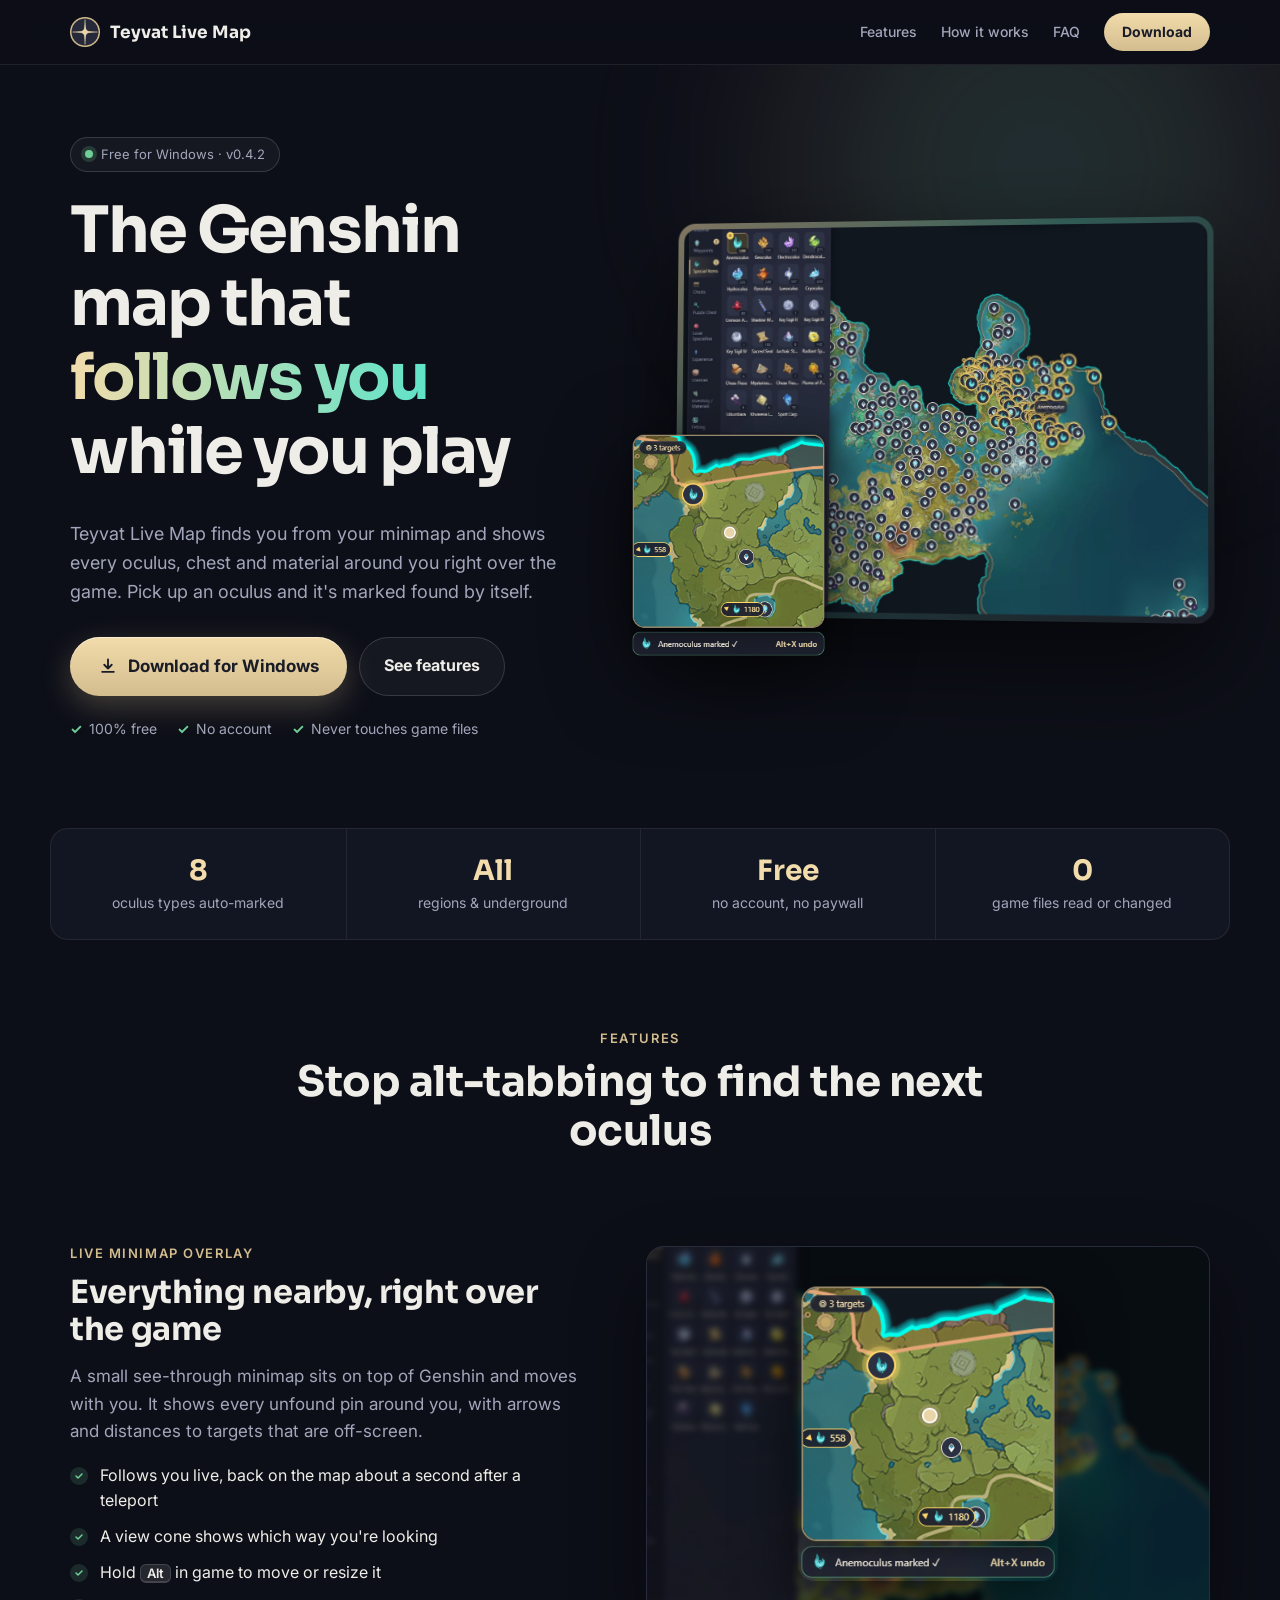
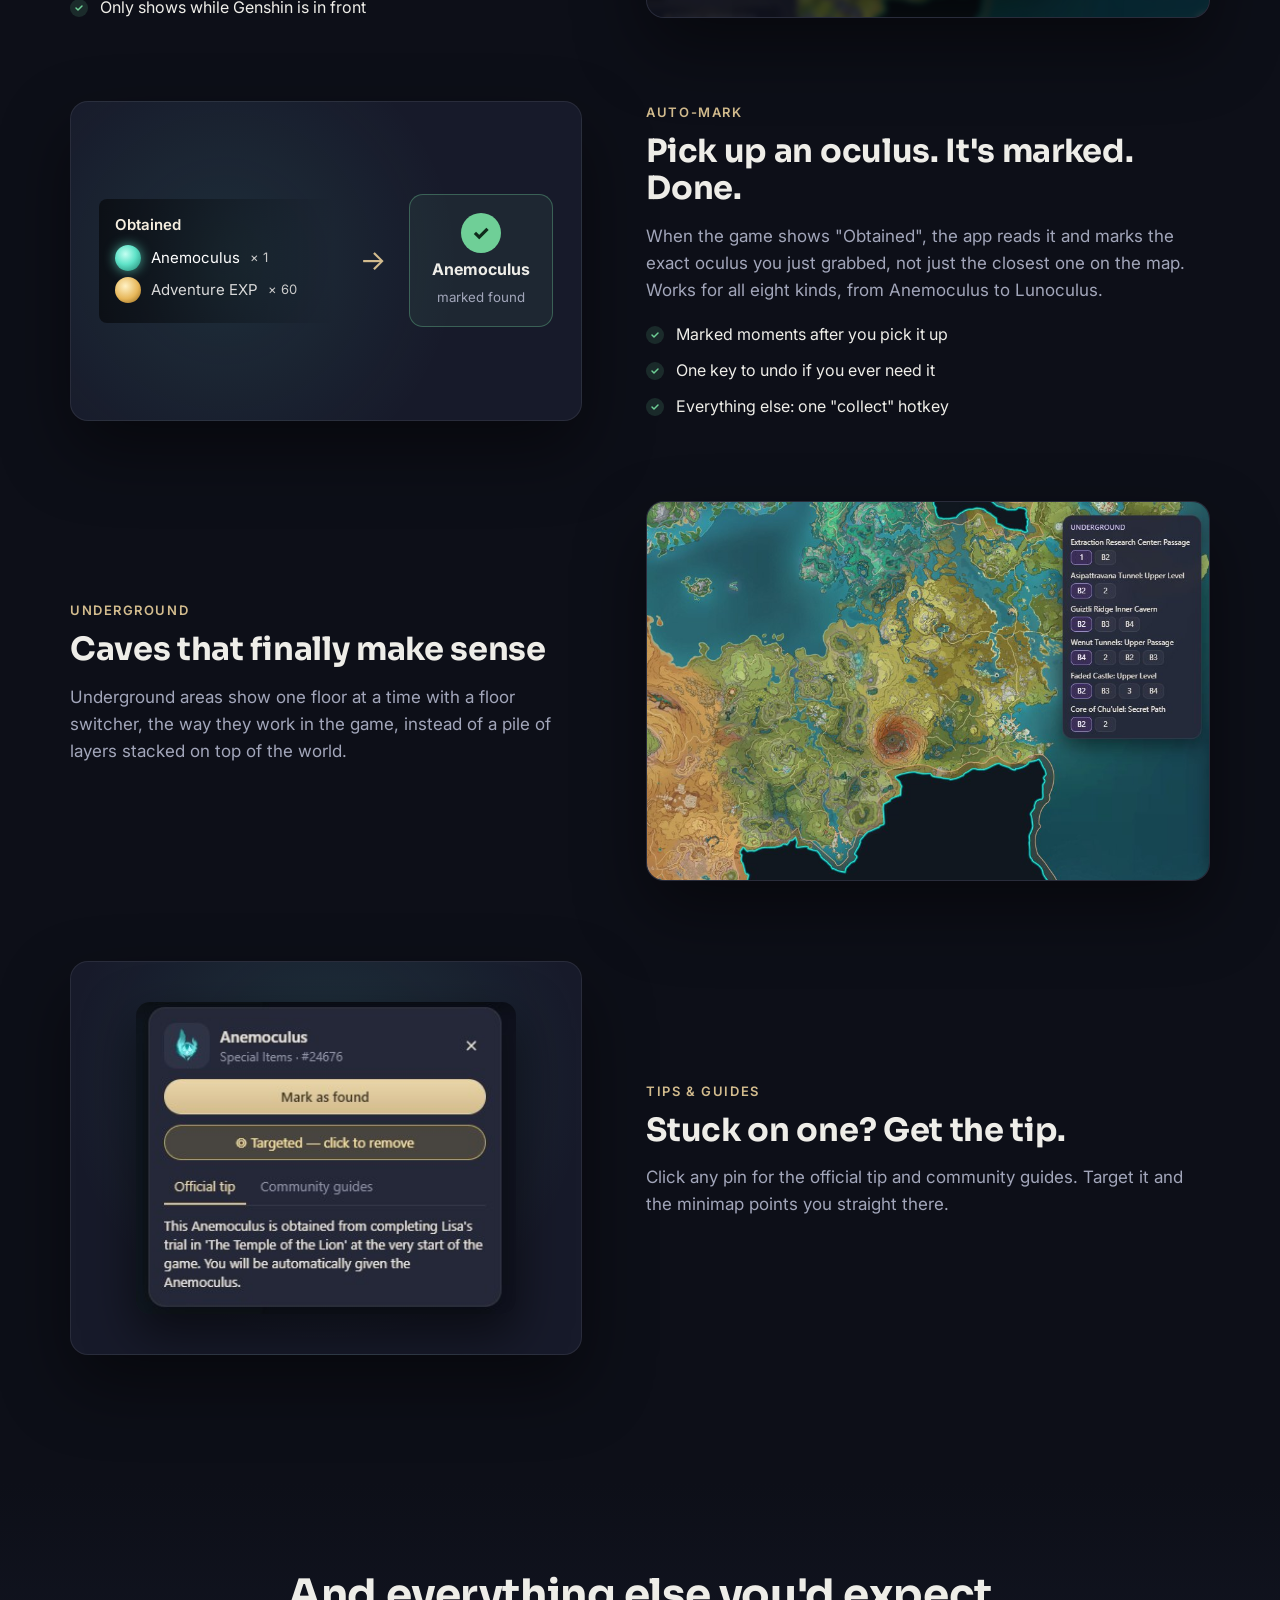
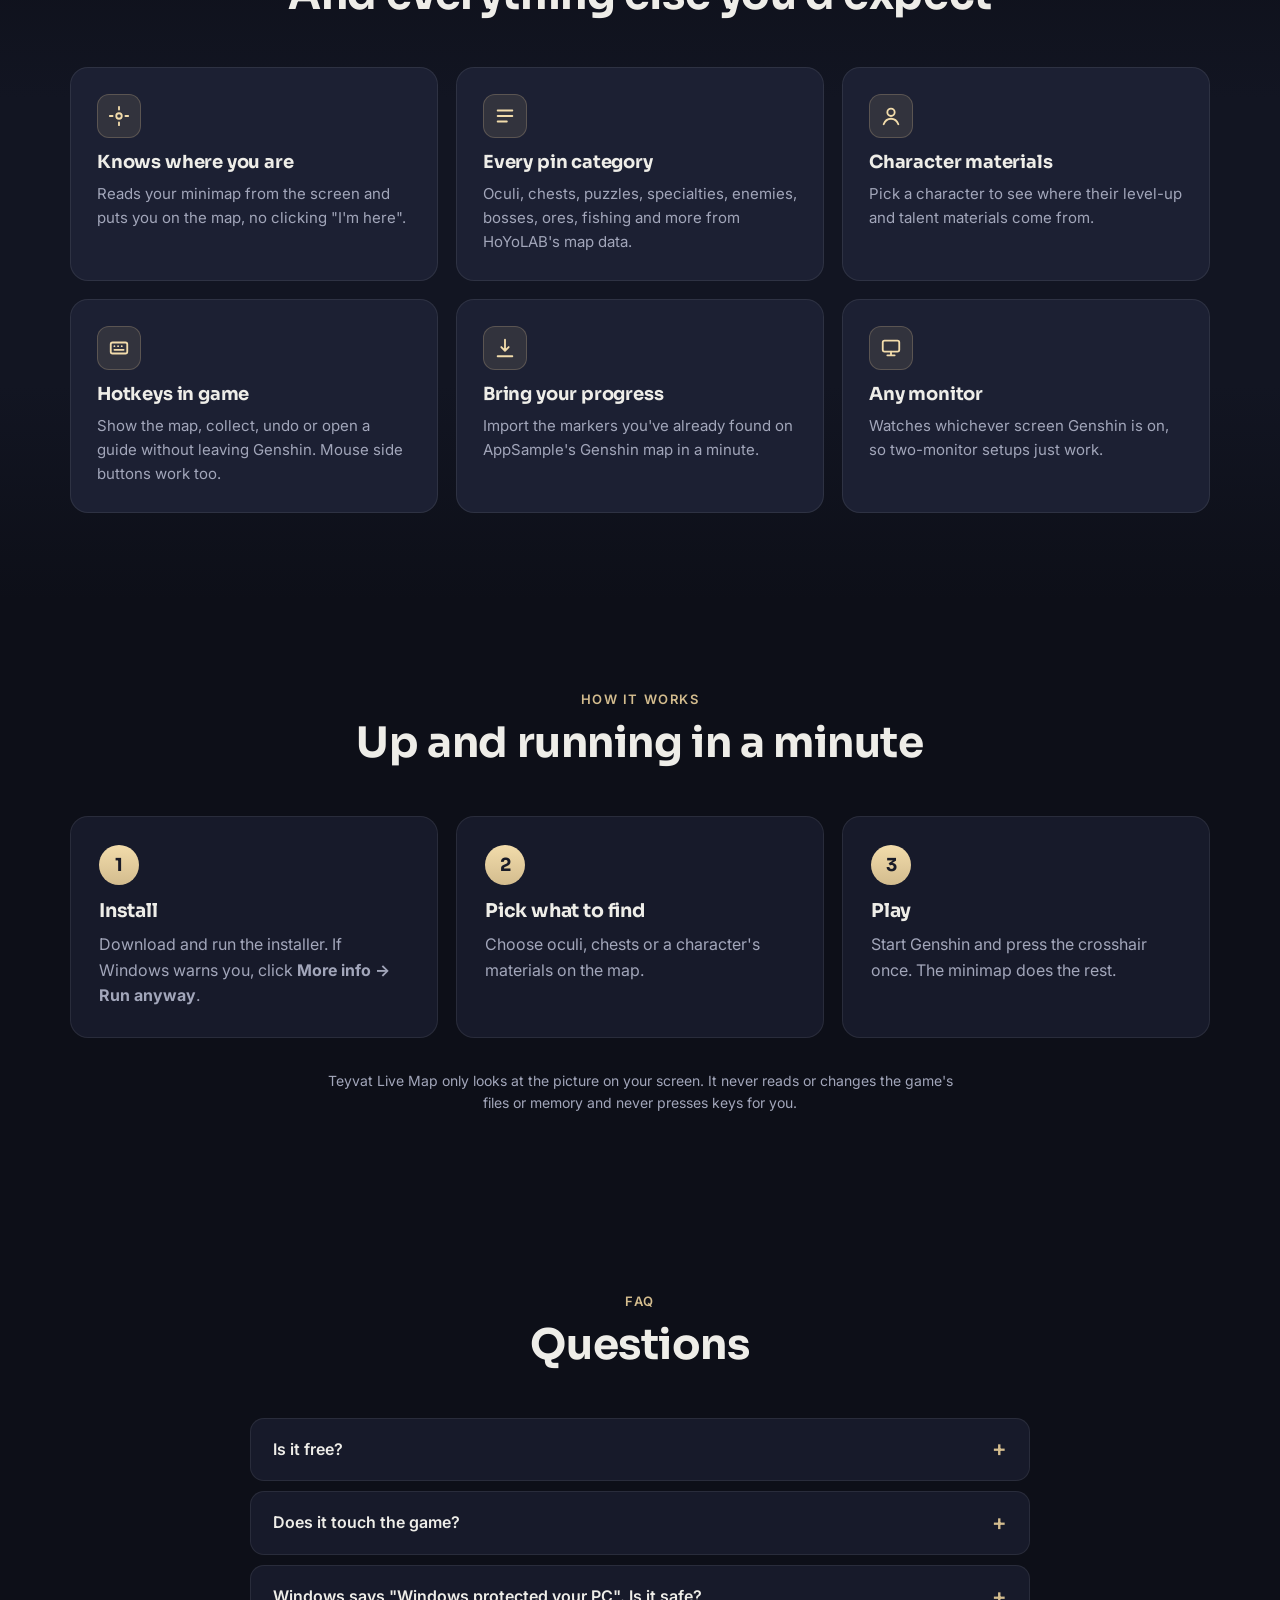
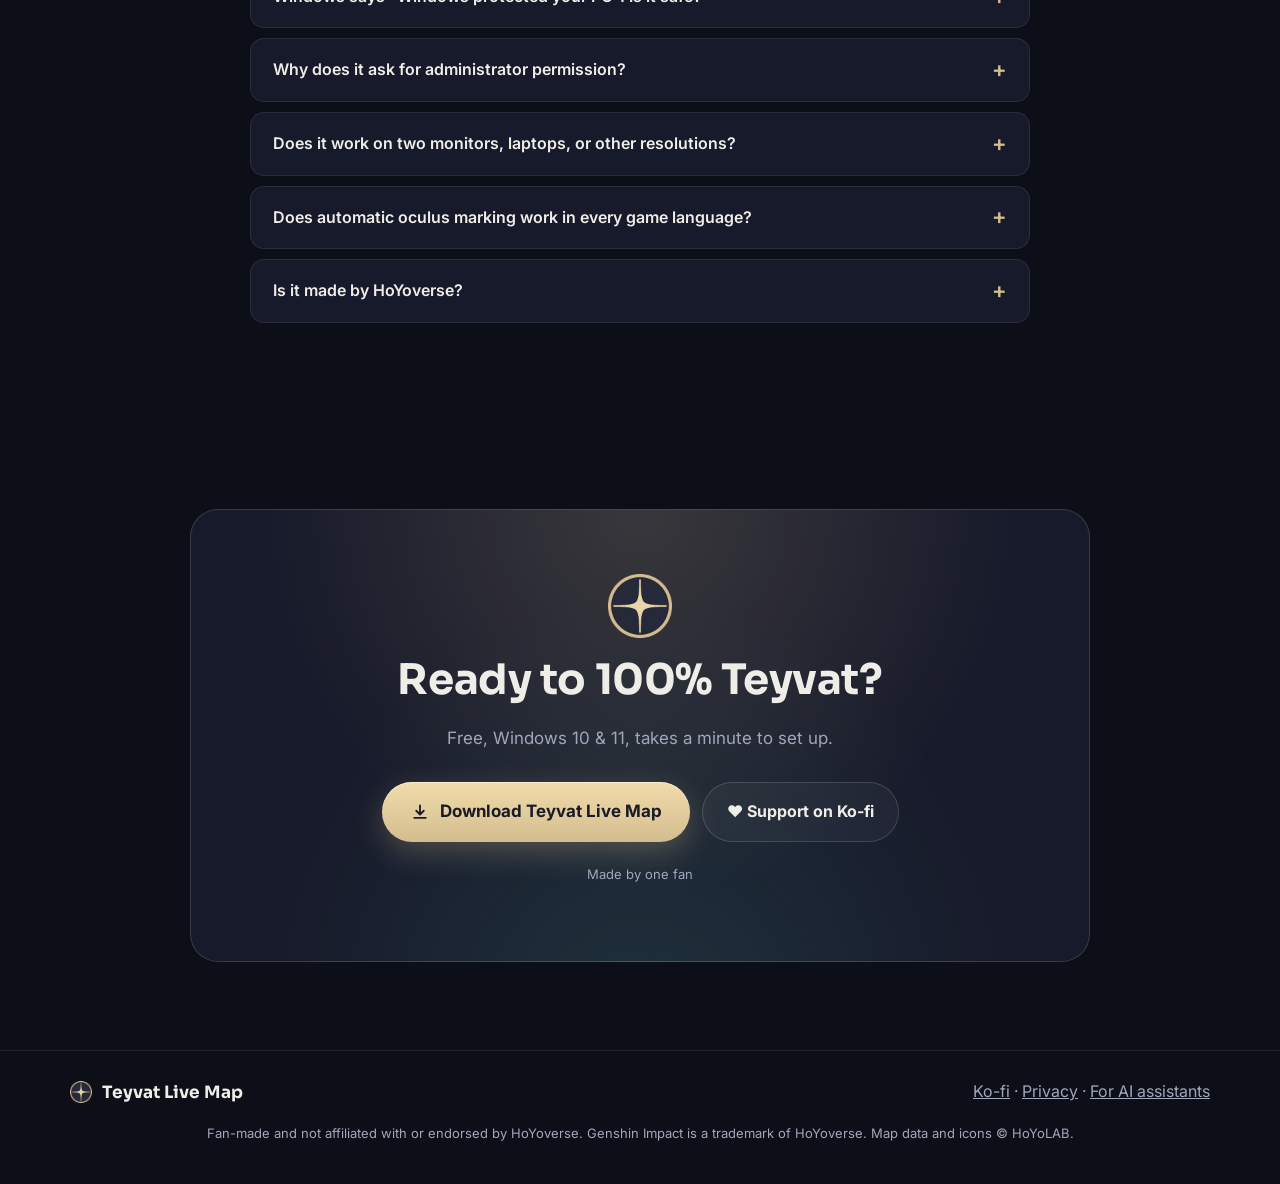
==== index.html @ 8194a270 "Website 2026-11-18T00:06" ====
<!doctype html>
<html lang="en">
<head>
<meta charset="utf-8">
<meta name="viewport" content="width=device-width, initial-scale=1">
<title>Teyvat Live Map – Free Interactive Genshin Impact Map with Live Minimap Overlay</title>
<meta name="description" content="Teyvat Live Map is a free interactive map for Genshin Impact on Windows. It finds where you are from your minimap, shows oculi, chests and materials around you in an in-game overlay, and marks oculi found automatically when you pick them up.">
<link rel="canonical" href="https://gaminggouda.github.io/teyvat-live-map/">
<meta name="robots" content="index, follow, max-image-preview:large">
<meta property="og:type" content="website">
<meta property="og:site_name" content="Teyvat Live Map">
<meta property="og:title" content="Teyvat Live Map – Interactive Genshin Impact map that follows you">
<meta property="og:description" content="Free Windows app: live position on the map, an in-game minimap with every oculus and chest around you, and oculi marked found automatically.">
<meta property="og:url" content="https://gaminggouda.github.io/teyvat-live-map/">
<meta property="og:image" content="https://gaminggouda.github.io/teyvat-live-map/img/og.jpg">
<meta name="twitter:card" content="summary_large_image">
<meta name="theme-color" content="#151826">
<link rel="icon" type="image/png" sizes="32x32" href="img/favicon-32.png">
<link rel="apple-touch-icon" href="img/icon-192.png">
<link rel="preconnect" href="https://fonts.googleapis.com">
<link rel="preconnect" href="https://fonts.gstatic.com" crossorigin>
<link href="https://fonts.googleapis.com/css2?family=Inter:wght@400;500;600;700&family=Sora:wght@600;700&display=swap" rel="stylesheet">
<link rel="stylesheet" href="style.css">
<script type="application/ld+json">
{
  "@context": "https://schema.org",
  "@type": "SoftwareApplication",
  "name": "Teyvat Live Map",
  "alternateName": ["Teyvat Live Map for Genshin Impact", "Interactive Genshin Impact map overlay"],
  "description": "Free interactive map and live minimap overlay for Genshin Impact on Windows. Tracks your position from the in-game minimap, shows oculi, chests, local specialties, enemies and character materials around you, and marks oculi found automatically when you pick them up.",
  "applicationCategory": "GameApplication",
  "applicationSubCategory": "Game companion / interactive map",
  "operatingSystem": "Windows 10, Windows 11",
  "softwareVersion": "0.4.2",
  "url": "https://gaminggouda.github.io/teyvat-live-map/",
  "downloadUrl": "https://github.com/GamingGouda/teyvat-live-map/releases/latest/download/Teyvat-Live-Map-Setup.exe",
  "image": "https://gaminggouda.github.io/teyvat-live-map/img/og.jpg",
  "screenshot": ["https://gaminggouda.github.io/teyvat-live-map/img/app-map.jpg", "https://gaminggouda.github.io/teyvat-live-map/img/app-underground.jpg", "https://gaminggouda.github.io/teyvat-live-map/img/minimap.png"],
  "offers": { "@type": "Offer", "price": "0", "priceCurrency": "USD" },
  "isAccessibleForFree": true,
  "featureList": [
    "Live position on the map, read from the game's minimap on screen",
    "In-game minimap overlay with every unfound oculus, chest and material around you",
    "Oculi marked found automatically when you pick them up",
    "Interactive map of Teyvat with underground layers and floor switcher",
    "Character level-up and talent material locations",
    "Hotkeys that work in game, including mouse side buttons",
    "View cone showing which way you are looking",
    "Import found markers from AppSample's Genshin map"
  ]
}
</script>
<script type="application/ld+json">
{
  "@context": "https://schema.org",
  "@type": "FAQPage",
  "mainEntity": [
    {"@type": "Question", "name": "Is Teyvat Live Map free?", "acceptedAnswer": {"@type": "Answer", "text": "Yes. It is completely free. It is made by one person and supported by optional tips on Ko-fi."}},
    {"@type": "Question", "name": "Does it change or read Genshin Impact's game files or memory?", "acceptedAnswer": {"@type": "Answer", "text": "No. It only looks at the picture on your screen, like screen-recording software does: the minimap to find where you are, and the item list on the left to see when you pick up an oculus. It never reads or changes the game's files or memory and never sends input to the game."}},
    {"@type": "Question", "name": "Which systems does it run on?", "acceptedAnswer": {"@type": "Answer", "text": "Windows 10 and Windows 11, with the PC version of Genshin Impact. It works on any monitor, including when the game is on a second screen."}},
    {"@type": "Question", "name": "Why does Windows say 'Windows protected your PC'?", "acceptedAnswer": {"@type": "Answer", "text": "The installer is not signed with a paid company certificate, so Windows SmartScreen warns about it. Click 'More info', then 'Run anyway'."}},
    {"@type": "Question", "name": "Why does it ask for administrator permission?", "acceptedAnswer": {"@type": "Answer", "text": "Genshin Impact runs as administrator, and Windows hides key presses aimed at administrator windows from normal apps. Allowing the prompt lets your hotkeys work while you play. Everything else works without it."}},
    {"@type": "Question", "name": "Can I bring my progress from another Genshin map?", "acceptedAnswer": {"@type": "Answer", "text": "Yes. You can import the markers you already found on AppSample's Genshin Impact map with a copy-and-paste step inside the app."}}
  ]
}
</script>
</head>
<body>
<header class="top">
  <div class="wrap bar">
    <a class="brand" href="./"><img src="img/icon-192.png" alt="" width="30" height="30"> Teyvat Live Map</a>
    <nav>
      <a href="#features">Features</a>
      <a href="#how">How it works</a>
      <a href="#faq">FAQ</a>
      <a class="btn small" href="https://github.com/GamingGouda/teyvat-live-map/releases/latest/download/Teyvat-Live-Map-Setup.exe">Download</a>
    </nav>
  </div>
</header>

<main>
  <section class="hero">
    <div class="glow g1" aria-hidden="true"></div>
    <div class="wrap hero-grid">
      <div class="hero-text">
        <p class="pill"><span class="dot"></span> Free for Windows · v0.4.2</p>
        <h1>The Genshin map that <em>follows you</em> while you play</h1>
        <p class="lead">Teyvat Live Map finds you from your minimap and shows every oculus, chest and material around you right over the game. Pick up an oculus and it's marked found by itself.</p>
        <div class="cta">
          <a class="btn big" href="https://github.com/GamingGouda/teyvat-live-map/releases/latest/download/Teyvat-Live-Map-Setup.exe">
            <svg viewBox="0 0 24 24" aria-hidden="true"><path d="M12 4v11m0 0-4.5-4.5M12 15l4.5-4.5M5 19h14"/></svg>
            Download for Windows
          </a>
          <a class="btn ghost" href="#features">See features</a>
        </div>
        <ul class="ticks">
          <li>100% free</li><li>No account</li><li>Never touches game files</li>
        </ul>
      </div>
      <div class="hero-media">
        <div class="frame"><img src="img/app-map.jpg" alt="Teyvat Live Map: interactive Genshin Impact map with oculus targets" width="1300" height="955"></div>
        <figure class="float-mini"><img src="img/minimap.png" alt="In-game minimap overlay marking an Anemoculus as found" width="300" height="344"></figure>
      </div>
    </div>
  </section>

  <section class="strip">
    <div class="wrap strip-grid">
      <div><b>8</b><span>oculus types auto-marked</span></div>
      <div><b>All</b><span>regions &amp; underground</span></div>
      <div><b>Free</b><span>no account, no paywall</span></div>
      <div><b>0</b><span>game files read or changed</span></div>
    </div>
  </section>

  <section id="features" class="spot">
    <div class="wrap">
      <div class="head">
        <p class="kicker">Features</p>
        <h2>Stop alt-tabbing to find the next oculus</h2>
      </div>

      <div class="row">
        <div class="copy">
          <p class="kicker">Live minimap overlay</p>
          <h3>Everything nearby, right over the game</h3>
          <p>A small see-through minimap sits on top of Genshin and moves with you. It shows every unfound pin around you, with arrows and distances to targets that are off-screen.</p>
          <ul class="list"><li>Follows you live, back on the map about a second after a teleport</li><li>A view cone shows which way you're looking</li><li>Hold <kbd>Alt</kbd> in game to move or resize it</li><li>Only shows while Genshin is in front</li></ul>
        </div>
        <div class="media game">
          <div class="game-bg" aria-hidden="true"></div>
          <img class="mini" src="img/minimap.png" alt="Teyvat Live Map minimap overlay showing nearby oculi and distances" width="300" height="344" loading="lazy">
        </div>
      </div>

      <div class="row flip">
        <div class="copy">
          <p class="kicker">Auto-mark</p>
          <h3>Pick up an oculus. It's marked. Done.</h3>
          <p>When the game shows "Obtained", the app reads it and marks the exact oculus you just grabbed, not just the closest one on the map. Works for all eight kinds, from Anemoculus to Lunoculus.</p>
          <ul class="list"><li>Marked moments after you pick it up</li><li>One key to undo if you ever need it</li><li>Everything else: one "collect" hotkey</li></ul>
        </div>
        <div class="media demo" role="img" aria-label="The Obtained popup in Genshin and the app marking the oculus">
          <div class="obtained">
            <p class="ob-title">Obtained</p>
            <p class="ob-row"><span class="ob-ico"></span>Anemoculus <small>× 1</small></p>
            <p class="ob-row dim"><span class="ob-ico exp"></span>Adventure EXP <small>× 60</small></p>
          </div>
          <div class="arrow" aria-hidden="true">→</div>
          <div class="marked"><span class="check">✓</span><b>Anemoculus</b><small>marked found</small></div>
        </div>
      </div>

      <div class="row">
        <div class="copy">
          <p class="kicker">Underground</p>
          <h3>Caves that finally make sense</h3>
          <p>Underground areas show one floor at a time with a floor switcher, the way they work in the game, instead of a pile of layers stacked on top of the world.</p>
        </div>
        <div class="media shot"><img src="img/app-underground.jpg" alt="Underground floor switcher on the interactive Genshin Impact map" width="890" height="600" loading="lazy"></div>
      </div>

      <div class="row flip">
        <div class="copy">
          <p class="kicker">Tips &amp; guides</p>
          <h3>Stuck on one? Get the tip.</h3>
          <p>Click any pin for the official tip and community guides. Target it and the minimap points you straight there.</p>
        </div>
        <div class="media shot narrow"><img src="img/app-tip.jpg" alt="Tip card for an Anemoculus with Mark as found and Target buttons" width="366" height="300" loading="lazy"></div>
      </div>
    </div>
  </section>

  <section class="cards">
    <div class="wrap">
      <div class="head"><h2>And everything else you'd expect</h2></div>
      <div class="grid">
        <article><span class="ico"><svg viewBox="0 0 24 24"><circle cx="12" cy="12" r="3"/><path d="M12 2v3m0 14v3M2 12h3m14 0h3"/></svg></span><h3>Knows where you are</h3><p>Reads your minimap from the screen and puts you on the map, no clicking "I'm here".</p></article>
        <article><span class="ico"><svg viewBox="0 0 24 24"><path d="M4 6h16M4 12h16M4 18h10"/></svg></span><h3>Every pin category</h3><p>Oculi, chests, puzzles, specialties, enemies, bosses, ores, fishing and more from HoYoLAB's map data.</p></article>
        <article><span class="ico"><svg viewBox="0 0 24 24"><circle cx="12" cy="8" r="4"/><path d="M4 21c1.5-4 4.5-6 8-6s6.5 2 8 6"/></svg></span><h3>Character materials</h3><p>Pick a character to see where their level-up and talent materials come from.</p></article>
        <article><span class="ico"><svg viewBox="0 0 24 24"><rect x="3" y="6" width="18" height="12" rx="2"/><path d="M7 10h.01M11 10h.01M15 10h.01M7 14h10"/></svg></span><h3>Hotkeys in game</h3><p>Show the map, collect, undo or open a guide without leaving Genshin. Mouse side buttons work too.</p></article>
        <article><span class="ico"><svg viewBox="0 0 24 24"><path d="M12 3v12m0 0-4-4m4 4 4-4M4 21h16"/></svg></span><h3>Bring your progress</h3><p>Import the markers you've already found on AppSample's Genshin map in a minute.</p></article>
        <article><span class="ico"><svg viewBox="0 0 24 24"><rect x="3" y="4" width="18" height="12" rx="2"/><path d="M8 20h8M12 16v4"/></svg></span><h3>Any monitor</h3><p>Watches whichever screen Genshin is on, so two-monitor setups just work.</p></article>
      </div>
    </div>
  </section>

  <section id="how" class="how">
    <div class="wrap">
      <div class="head"><p class="kicker">How it works</p><h2>Up and running in a minute</h2></div>
      <ol class="steps">
        <li><span>1</span><h3>Install</h3><p>Download and run the installer. If Windows warns you, click <b>More info → Run anyway</b>.</p></li>
        <li><span>2</span><h3>Pick what to find</h3><p>Choose oculi, chests or a character's materials on the map.</p></li>
        <li><span>3</span><h3>Play</h3><p>Start Genshin and press the crosshair once. The minimap does the rest.</p></li>
      </ol>
      <p class="note">Teyvat Live Map only looks at the picture on your screen. It never reads or changes the game's files or memory and never presses keys for you.</p>
    </div>
  </section>

  <section id="faq" class="faq">
    <div class="wrap narrow">
      <div class="head"><p class="kicker">FAQ</p><h2>Questions</h2></div>
      <details><summary>Is it free?</summary><p>Yes, completely. It's made by one person and kept going by optional <a href="https://ko-fi.com/goudahelp">tips on Ko-fi</a>.</p></details>
      <details><summary>Does it touch the game?</summary><p>No. It only looks at the picture on your screen, the same way recording software does: the minimap to find where you are, and the item list on the left to see when you pick up an oculus. It never reads or changes the game's files or memory.</p></details>
      <details><summary>Windows says "Windows protected your PC". Is it safe?</summary><p>The installer isn't signed with a paid company certificate, so Windows SmartScreen warns about it. Click <b>More info</b>, then <b>Run anyway</b>.</p></details>
      <details><summary>Why does it ask for administrator permission?</summary><p>Genshin runs as administrator, and Windows hides key presses aimed at administrator windows from normal apps. Allowing the prompt lets your hotkeys work in game. Everything else works without it.</p></details>
      <details><summary>Does it work on two monitors, laptops, or other resolutions?</summary><p>It watches whichever monitor Genshin is on, and runs on Windows 10 and 11. It's tuned on 1440p and 1080p screens; if tracking struggles on your setup, tell us which resolution you use.</p></details>
      <details><summary>Does automatic oculus marking work in every game language?</summary><p>It's built for the game in English, and also accepts small differences in spelling. In any language you can still mark things with the collect hotkey.</p></details>
      <details><summary>Is it made by HoYoverse?</summary><p>No. Teyvat Live Map is a fan-made tool. Map data and icons come from HoYoLAB's public map.</p></details>
    </div>
  </section>

  <section class="final">
    <div class="wrap final-card">
      <img src="img/icon-192.png" alt="" width="64" height="64">
      <h2>Ready to 100% Teyvat?</h2>
      <p>Free, Windows 10 &amp; 11, takes a minute to set up.</p>
      <div class="cta center">
        <a class="btn big" href="https://github.com/GamingGouda/teyvat-live-map/releases/latest/download/Teyvat-Live-Map-Setup.exe"><svg viewBox="0 0 24 24" aria-hidden="true"><path d="M12 4v11m0 0-4.5-4.5M12 15l4.5-4.5M5 19h14"/></svg>Download Teyvat Live Map</a>
        <a class="btn ghost" href="https://ko-fi.com/goudahelp">♥ Support on Ko-fi</a>
      </div>
      <p class="fine">Made by one fan</p>
    </div>
  </section>
</main>

<footer>
  <div class="wrap foot">
    <a class="brand" href="./"><img src="img/icon-192.png" alt="" width="22" height="22"> Teyvat Live Map</a>
    <p><a href="https://ko-fi.com/goudahelp">Ko-fi</a> · <a href="privacy.html">Privacy</a> · <a href="llms.txt">For AI assistants</a></p>
  </div>
  <p class="fine legal">Fan-made and not affiliated with or endorsed by HoYoverse. Genshin Impact is a trademark of HoYoverse. Map data and icons © HoYoLAB.</p>
</footer>
</body>
</html>
---- style.css ----
:root {
  --bg: #0d0f18; --bg-2: #121522; --panel: #171a2a; --card: #1c2033; --line: rgba(255,255,255,.08); --line-2: rgba(255,255,255,.14);
  --text: #eeede8; --muted: #a2a6ba; --gold: #d3bc8e; --gold-2: #f2dcab; --anemo: #5fe3c8; --ok: #6fcf97;
  --radius: 18px;
  color-scheme: dark;
}
* { box-sizing: border-box; }
html { scroll-behavior: smooth; }
body { margin: 0; background: var(--bg); color: var(--text); font: 16px/1.6 Inter, system-ui, -apple-system, "Segoe UI", sans-serif; overflow-x: hidden; }
a { color: var(--gold-2); }
img { max-width: 100%; height: auto; display: block; }
h1, h2, h3 { font-family: Sora, Inter, system-ui, sans-serif; line-height: 1.15; margin: 0 0 .5em; letter-spacing: -.01em; }
h2 { font-size: clamp(28px, 4vw, 42px); }
h3 { font-size: 20px; }
p { margin: 0 0 1em; }
kbd { background: rgba(255,255,255,.1); border: 1px solid var(--line-2); border-bottom-width: 2px; border-radius: 6px; padding: 0 6px; font: 600 13px Inter, sans-serif; }

/* One container for every section: content width + side gutter. */
.wrap { width: 100%; max-width: 1180px; margin: 0 auto; padding: 0 20px; }
.wrap.narrow { max-width: 820px; }
main > section { padding: 88px 0; position: relative; }
.head { text-align: center; max-width: 720px; margin: 0 auto 48px; }
.kicker { color: var(--gold); font-size: 13px; font-weight: 600; letter-spacing: .12em; text-transform: uppercase; margin-bottom: 10px; }

.glow { position: absolute; pointer-events: none; z-index: 0; border-radius: 50%; filter: blur(90px); }
.g1 { width: 720px; height: 520px; top: -160px; right: -120px; background: radial-gradient(circle, rgba(95,227,200,.18), rgba(211,188,142,.12) 50%, transparent 70%); }

/* ---------- header ---------- */
.top { position: sticky; top: 0; z-index: 20; background: rgba(13,15,24,.72); backdrop-filter: blur(14px); border-bottom: 1px solid var(--line); }
.bar { display: flex; align-items: center; justify-content: space-between; gap: 16px; height: 64px; }
.brand { display: flex; align-items: center; gap: 10px; color: var(--text); text-decoration: none; font: 700 17px Sora, Inter, sans-serif; white-space: nowrap; }
.brand img { border-radius: 9px; }
.top nav { display: flex; align-items: center; gap: 24px; }
.top nav a:not(.btn) { color: var(--muted); text-decoration: none; font-size: 14px; font-weight: 500; }
.top nav a:not(.btn):hover { color: var(--text); }

/* ---------- buttons ---------- */
.btn { display: inline-flex; align-items: center; gap: 10px; padding: 13px 24px; border-radius: 999px; font-weight: 700; text-decoration: none; white-space: nowrap;
  background: linear-gradient(180deg, var(--gold-2), var(--gold)); color: #191b27; box-shadow: 0 10px 30px rgba(211,188,142,.28), inset 0 1px 0 rgba(255,255,255,.5);
  transition: transform .15s, box-shadow .15s; }
.btn:hover { transform: translateY(-2px); box-shadow: 0 14px 36px rgba(211,188,142,.38), inset 0 1px 0 rgba(255,255,255,.5); }
.btn svg { width: 20px; height: 20px; fill: none; stroke: currentColor; stroke-width: 2.2; stroke-linecap: round; stroke-linejoin: round; }
.btn.big { padding: 16px 28px; font-size: 17px; }
.btn.small { padding: 8px 18px; font-size: 14px; box-shadow: none; }
.btn.ghost { background: rgba(255,255,255,.04); color: var(--text); border: 1px solid var(--line-2); box-shadow: none; }
.btn.ghost:hover { background: rgba(255,255,255,.08); }
.cta { display: flex; flex-wrap: wrap; gap: 12px; margin: 30px 0 22px; }
.cta.center { justify-content: center; }
.fine { color: var(--muted); font-size: 13px; }

/* ---------- hero ---------- */
.hero { padding-top: 72px !important; overflow: hidden; }
.hero-grid { display: grid; grid-template-columns: minmax(0, 1fr) minmax(0, 1.15fr); gap: 56px; align-items: center; position: relative; z-index: 1; }
.pill { display: inline-flex; align-items: center; gap: 8px; padding: 6px 14px; border-radius: 999px; border: 1px solid var(--line-2); background: rgba(255,255,255,.04);
  font-size: 13px; color: var(--muted); margin-bottom: 22px; }
.dot { width: 8px; height: 8px; border-radius: 50%; background: var(--ok); box-shadow: 0 0 0 4px rgba(111,207,151,.18); }
.hero h1 { font-size: clamp(38px, 5.4vw, 64px); letter-spacing: -.03em; }
.hero h1 em { font-style: normal; background: linear-gradient(90deg, var(--gold-2), var(--anemo)); -webkit-background-clip: text; background-clip: text; color: transparent; }
.lead { color: var(--muted); font-size: 18px; max-width: 32em; }
.ticks { list-style: none; padding: 0; margin: 0; display: flex; flex-wrap: wrap; gap: 8px 20px; color: var(--muted); font-size: 14px; }
.ticks li::before { content: "✓"; color: var(--ok); font-weight: 700; margin-right: 7px; }
.hero-media { position: relative; padding: 0 0 40px 40px; }
.frame { border-radius: var(--radius); padding: 6px; background: linear-gradient(140deg, rgba(242,220,171,.5), rgba(95,227,200,.25) 40%, rgba(255,255,255,.06));
  box-shadow: 0 40px 100px rgba(0,0,0,.6); transform: perspective(1400px) rotateY(-6deg) rotateX(2deg); }
.frame img, .frame video { border-radius: 13px; width: 100%; }
.float-mini { position: absolute; left: 0; bottom: 0; margin: 0; width: 34%; max-width: 210px; filter: drop-shadow(0 20px 40px rgba(0,0,0,.65));
  animation: bob 6s ease-in-out infinite; }
.float-mini img { border-radius: 14px; }
@keyframes bob { 50% { transform: translateY(-10px); } }

/* ---------- strip ---------- */
.strip { padding: 0 !important; }
.strip-grid { display: grid; grid-template-columns: repeat(4, 1fr); border: 1px solid var(--line); border-radius: var(--radius); background: var(--bg-2); padding: 0; }
.strip-grid div { padding: 24px; text-align: center; display: flex; flex-direction: column; gap: 4px; }
.strip-grid div + div { border-left: 1px solid var(--line); }
.strip-grid b { font: 700 28px Sora, Inter, sans-serif; color: var(--gold-2); }
.strip-grid span { color: var(--muted); font-size: 14px; }

/* ---------- feature rows ---------- */
.row { display: grid; grid-template-columns: minmax(0, 1fr) minmax(0, 1.1fr); gap: 64px; align-items: center; padding: 40px 0; }
.row.flip .copy { order: 2; }
.copy h3 { font-size: clamp(24px, 3vw, 32px); }
.copy > p:not(.kicker) { color: var(--muted); font-size: 17px; }
.list { list-style: none; padding: 0; margin: 18px 0 0; display: grid; gap: 10px; }
.list li { padding-left: 30px; position: relative; }
.list li::before { content: ""; position: absolute; left: 0; top: 4px; width: 18px; height: 18px; border-radius: 50%;
  background: rgba(111,207,151,.15) url("data:image/svg+xml,%3Csvg xmlns='http://www.w3.org/2000/svg' viewBox='0 0 24 24' fill='none' stroke='%236fcf97' stroke-width='3' stroke-linecap='round' stroke-linejoin='round'%3E%3Cpath d='m6 12 4 4 8-8'/%3E%3C/svg%3E") center / 12px no-repeat; }
.media { border-radius: var(--radius); border: 1px solid var(--line); background: var(--panel); overflow: hidden; position: relative; min-height: 320px;
  display: grid; place-items: center; box-shadow: 0 30px 70px rgba(0,0,0,.45); }
.media.shot { padding: 0; }
.media.shot img { width: 100%; }
.media.shot.narrow { padding: 40px; background: radial-gradient(circle at 50% 30%, rgba(95,227,200,.12), transparent 70%), var(--panel); }
.media.shot.narrow img { max-width: 380px; border-radius: 14px; box-shadow: 0 20px 50px rgba(0,0,0,.55); }
.media.game { padding: 36px; }
.game-bg { position: absolute; inset: 0; background: url("img/app-map.jpg") center / cover; filter: blur(3px) saturate(1.2) brightness(.55); transform: scale(1.1); }
.media.game .mini { position: relative; width: 260px; border-radius: 16px; box-shadow: 0 24px 60px rgba(0,0,0,.6); }

/* Obtained -> marked demo */
.demo { grid-auto-flow: column; gap: 22px; padding: 40px 28px; background: radial-gradient(circle at 30% 50%, rgba(95,227,200,.1), transparent 60%), var(--panel); }
.obtained { background: linear-gradient(90deg, rgba(0,0,0,.55), rgba(0,0,0,0)); padding: 14px 40px 14px 16px; border-radius: 8px; font-size: 15px; }
.ob-title { color: #f6efe0; font-weight: 600; margin: 0 0 8px; }
.ob-row { display: flex; align-items: center; gap: 10px; margin: 6px 0; color: #fff; animation: slidein 4s ease-out infinite; }
.ob-row.dim { color: #d9d9d9; animation-delay: .15s; }
.ob-row small { color: #c9c9c9; font-size: 13px; }
.ob-ico { width: 26px; height: 26px; border-radius: 50%; background: radial-gradient(circle at 40% 35%, #c4fff2, var(--anemo) 45%, #1d7d6c); box-shadow: 0 0 12px rgba(95,227,200,.7); flex: none; }
.ob-ico.exp { background: radial-gradient(circle at 40% 35%, #fff2c6, #e7b75a 55%, #8a5f17); box-shadow: none; }
.arrow { font-size: 28px; color: var(--gold); animation: pulse 4s ease-in-out infinite; }
.marked { display: flex; flex-direction: column; align-items: center; gap: 4px; padding: 18px 22px; border-radius: 14px; border: 1px solid rgba(111,207,151,.35);
  background: rgba(111,207,151,.08); animation: pop 4s ease-out infinite; }
.marked small { color: var(--muted); }
.check { width: 40px; height: 40px; border-radius: 50%; display: grid; place-items: center; background: var(--ok); color: #0f2a1b; font-weight: 800; font-size: 20px; }
@keyframes slidein { 0% { opacity: .3; transform: translateX(-10px); } 10%, 90% { opacity: 1; transform: none; } 100% { opacity: .3; } }
@keyframes pulse { 0%, 25% { opacity: .2; } 40%, 90% { opacity: 1; } 100% { opacity: .2; } }
@keyframes pop { 0%, 35% { opacity: .3; transform: scale(.92); filter: grayscale(1); } 45%, 90% { opacity: 1; transform: none; filter: none; } 100% { opacity: .3; filter: grayscale(1); } }

/* ---------- cards ---------- */
.cards { background: linear-gradient(180deg, transparent, var(--bg-2) 30%, var(--bg-2) 70%, transparent); }
.grid { display: grid; grid-template-columns: repeat(3, minmax(0, 1fr)); gap: 18px; }
.grid article { background: var(--card); border: 1px solid var(--line); border-radius: var(--radius); padding: 26px; transition: border-color .2s, transform .2s; }
.grid article:hover { border-color: rgba(211,188,142,.35); transform: translateY(-3px); }
.grid h3 { font-size: 18px; margin-top: 14px; }
.grid p { color: var(--muted); font-size: 15px; margin: 0; }
.ico { width: 44px; height: 44px; border-radius: 12px; display: grid; place-items: center; background: rgba(211,188,142,.12); border: 1px solid rgba(211,188,142,.25); }
.ico svg { width: 22px; height: 22px; fill: none; stroke: var(--gold-2); stroke-width: 2; stroke-linecap: round; stroke-linejoin: round; }

/* ---------- steps ---------- */
.steps { list-style: none; padding: 0; margin: 0; display: grid; grid-template-columns: repeat(3, minmax(0, 1fr)); gap: 18px; counter-reset: none; }
.steps li { background: var(--panel); border: 1px solid var(--line); border-radius: var(--radius); padding: 28px; }
.steps li > span { display: grid; place-items: center; width: 40px; height: 40px; border-radius: 50%; margin-bottom: 16px;
  background: linear-gradient(180deg, var(--gold-2), var(--gold)); color: #191b27; font: 700 18px Sora, sans-serif; }
.steps h3 { font-size: 19px; }
.steps p { color: var(--muted); margin: 0; }
.note { text-align: center; color: var(--muted); font-size: 14px; max-width: 640px; margin: 32px auto 0; }

/* ---------- faq ---------- */
.faq details { background: var(--panel); border: 1px solid var(--line); border-radius: 14px; margin-bottom: 10px; transition: border-color .2s; }
.faq details[open] { border-color: rgba(211,188,142,.3); }
.faq summary { cursor: pointer; list-style: none; padding: 18px 56px 18px 22px; font-weight: 600; position: relative; }
.faq summary::-webkit-details-marker { display: none; }
.faq summary::after { content: "+"; position: absolute; right: 22px; top: 50%; transform: translateY(-50%); font-size: 22px; color: var(--gold); transition: transform .2s; }
.faq details[open] summary::after { transform: translateY(-50%) rotate(45deg); }
.faq details p { color: var(--muted); margin: 0; padding: 0 22px 20px; }

/* ---------- final ---------- */
.final-card { text-align: center; max-width: 900px; padding: 64px 24px; border-radius: 28px; border: 1px solid var(--line-2);
  background: radial-gradient(ellipse at 50% 0%, rgba(211,188,142,.18), transparent 60%), radial-gradient(ellipse at 50% 120%, rgba(95,227,200,.12), transparent 60%), var(--panel); }
.final-card img { margin: 0 auto 18px; border-radius: 16px; }
.final-card > p:not(.fine) { color: var(--muted); font-size: 17px; }

footer { border-top: 1px solid var(--line); padding: 28px 0 40px; color: var(--muted); }
.foot { display: flex; align-items: center; justify-content: space-between; gap: 16px; flex-wrap: wrap; }
.foot p { margin: 0; }
.foot a:not(.brand) { color: var(--muted); }
.legal { text-align: center; margin: 18px auto 0; padding: 0 20px; }

@media (prefers-reduced-motion: reduce) { *, *::before, *::after { animation: none !important; transition: none !important; } }

/* ---------- smaller screens ---------- */
@media (max-width: 980px) {
  .hero-grid, .row { grid-template-columns: minmax(0, 1fr); gap: 36px; }
  .row.flip .copy { order: 0; }
  .frame { transform: none; }
  .grid, .steps { grid-template-columns: repeat(2, minmax(0, 1fr)); }
  .strip-grid { grid-template-columns: repeat(2, 1fr); }
  .strip-grid div:nth-child(3) { border-left: 0; }
  .strip-grid div:nth-child(n+3) { border-top: 1px solid var(--line); }
}
@media (max-width: 620px) {
  main > section { padding: 60px 0; }
  .wrap { padding: 0 16px; }
  .top nav a:not(.btn) { display: none; }
  .grid, .steps { grid-template-columns: minmax(0, 1fr); }
  .hero-media { padding: 0 0 30px 24px; }
  .btn.big { width: 100%; justify-content: center; }
  .demo { grid-auto-flow: row; justify-items: center; }
  .arrow { transform: rotate(90deg); }
  .media.game { padding: 24px; }
  .media.game .mini { width: 210px; }
  .media.shot.narrow { padding: 20px; }
}
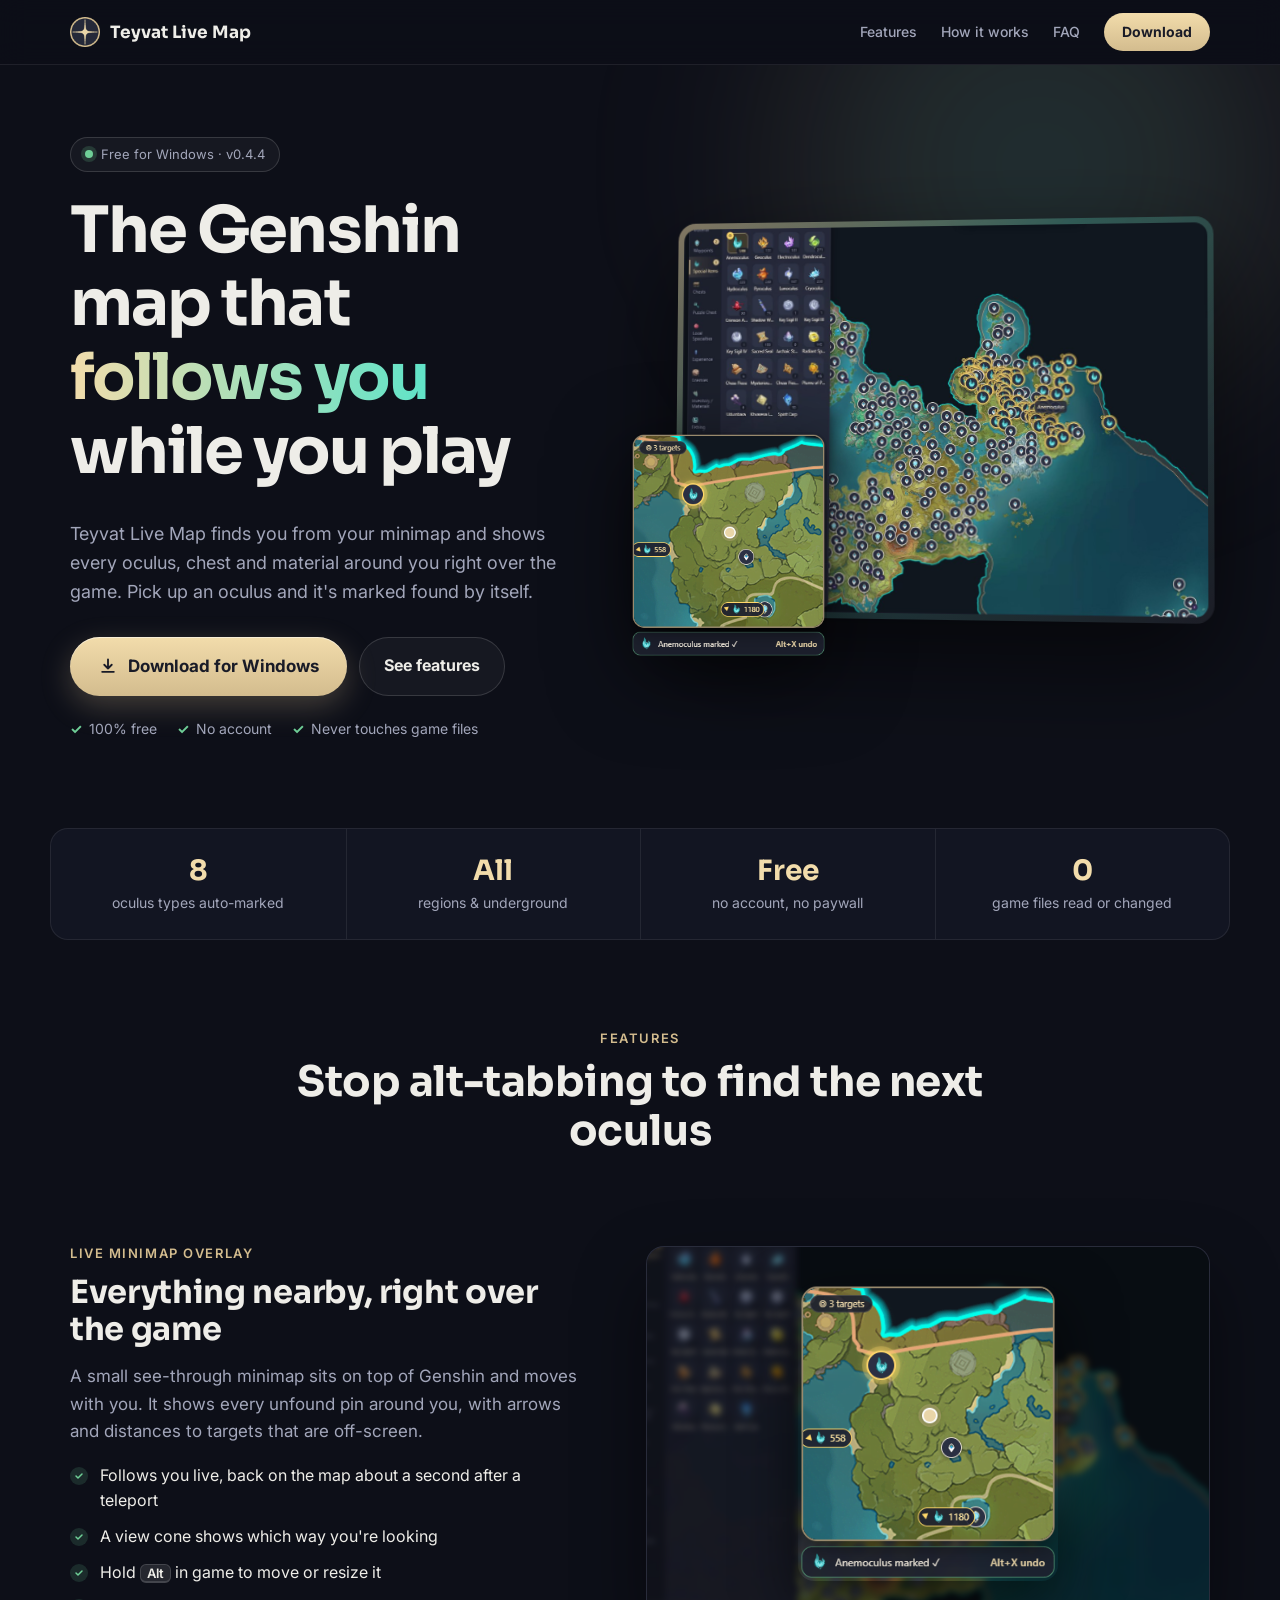
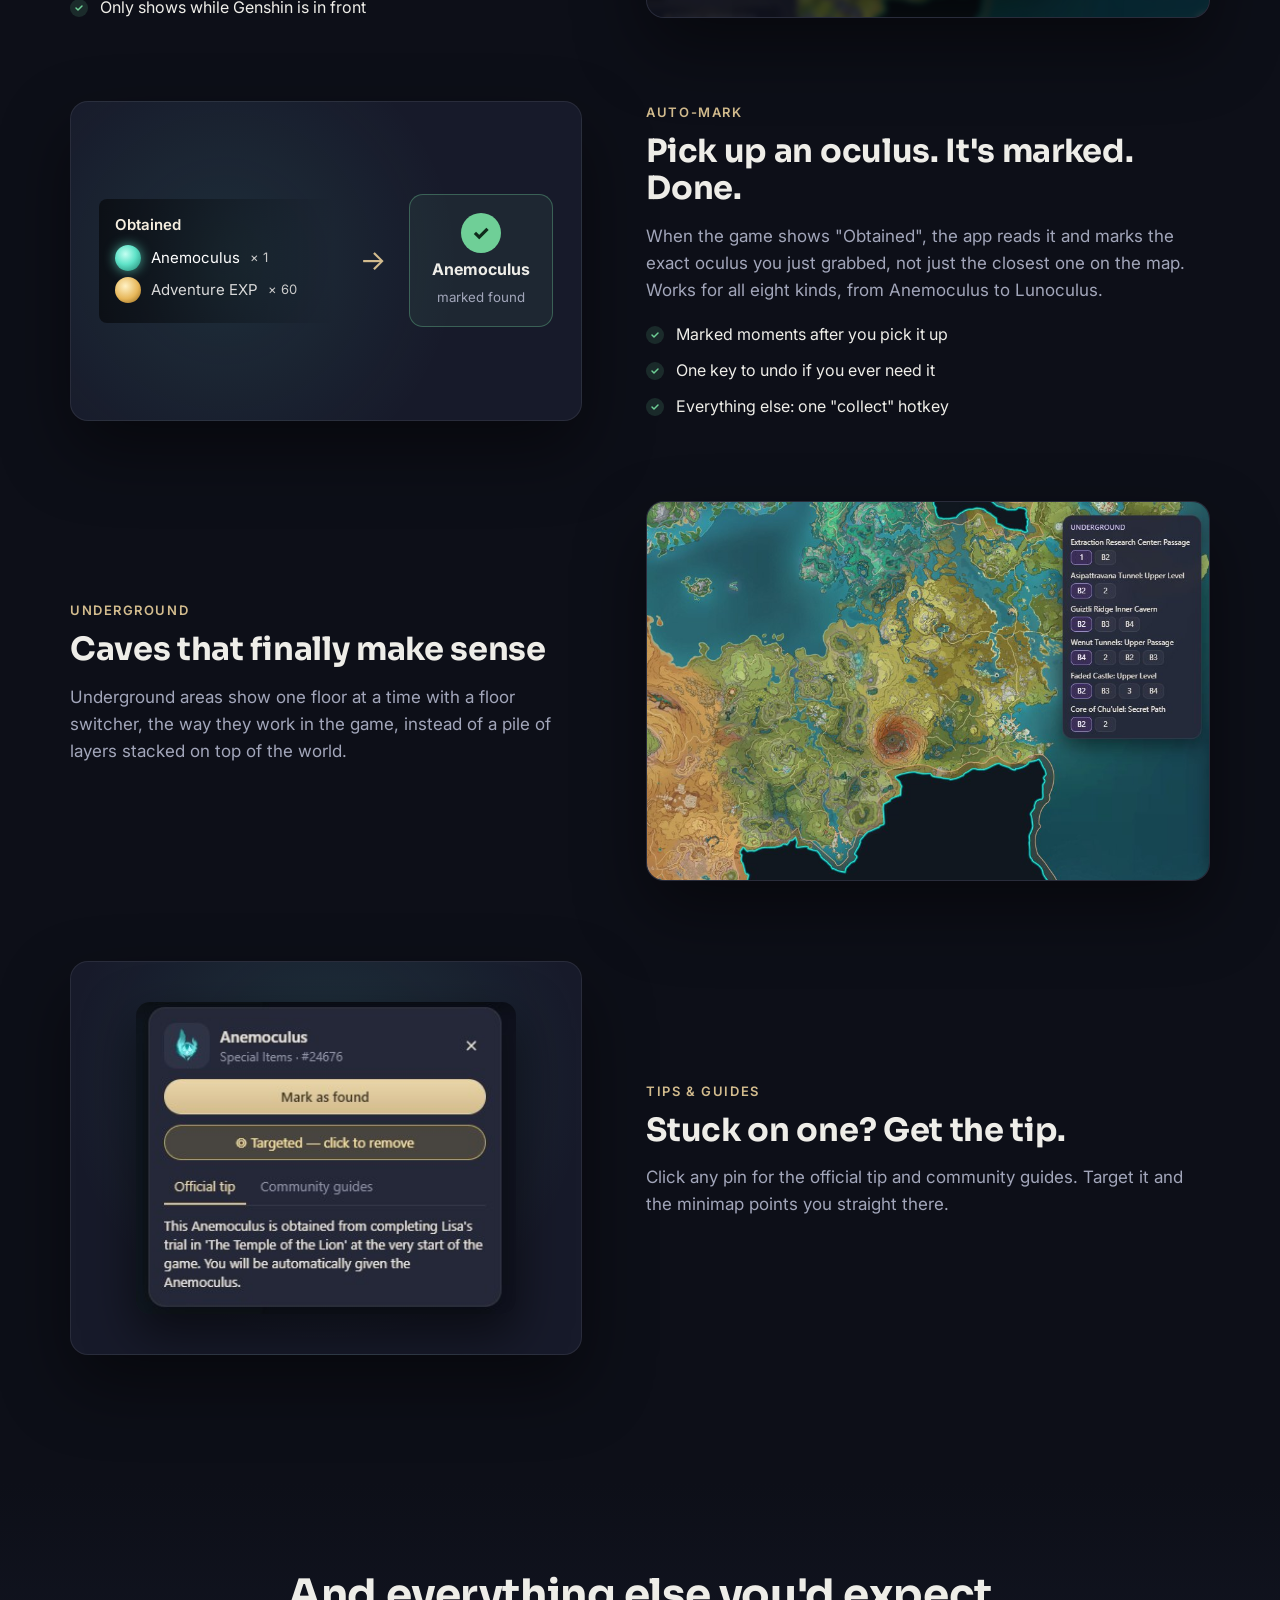
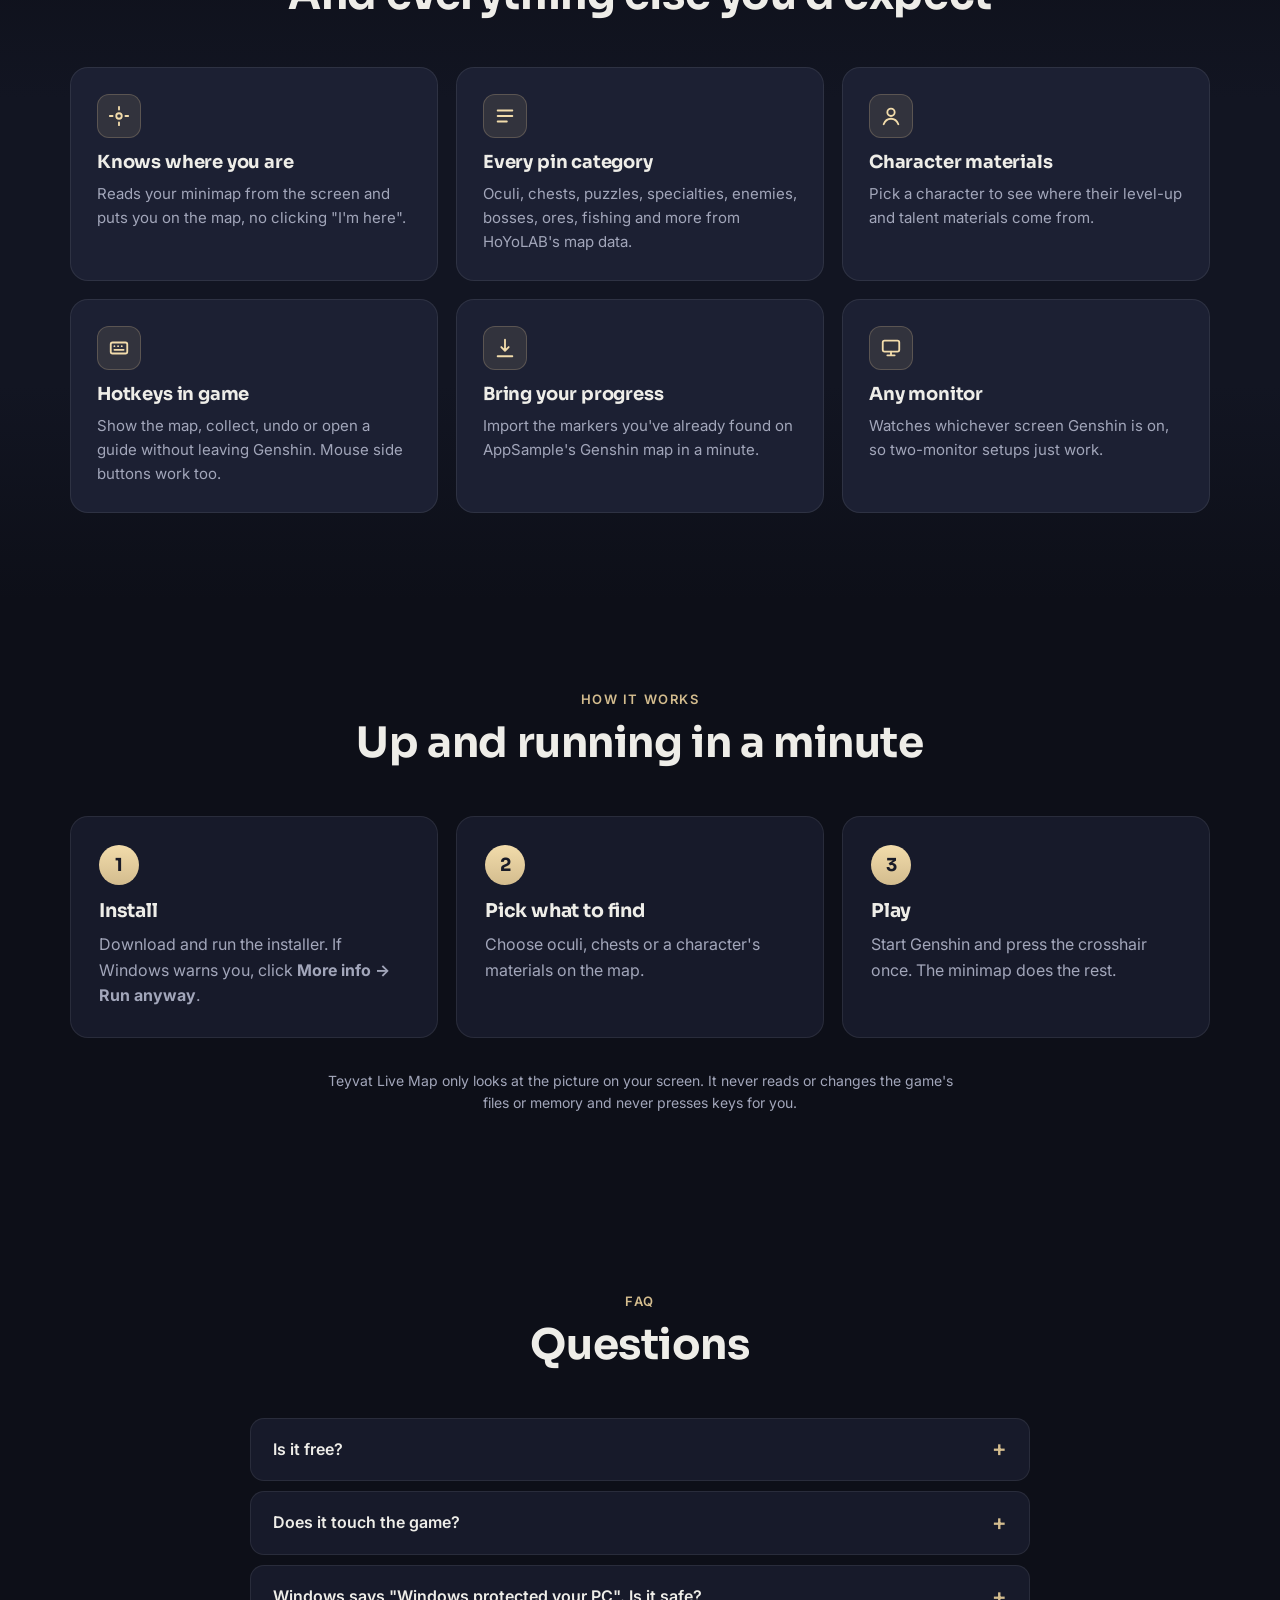
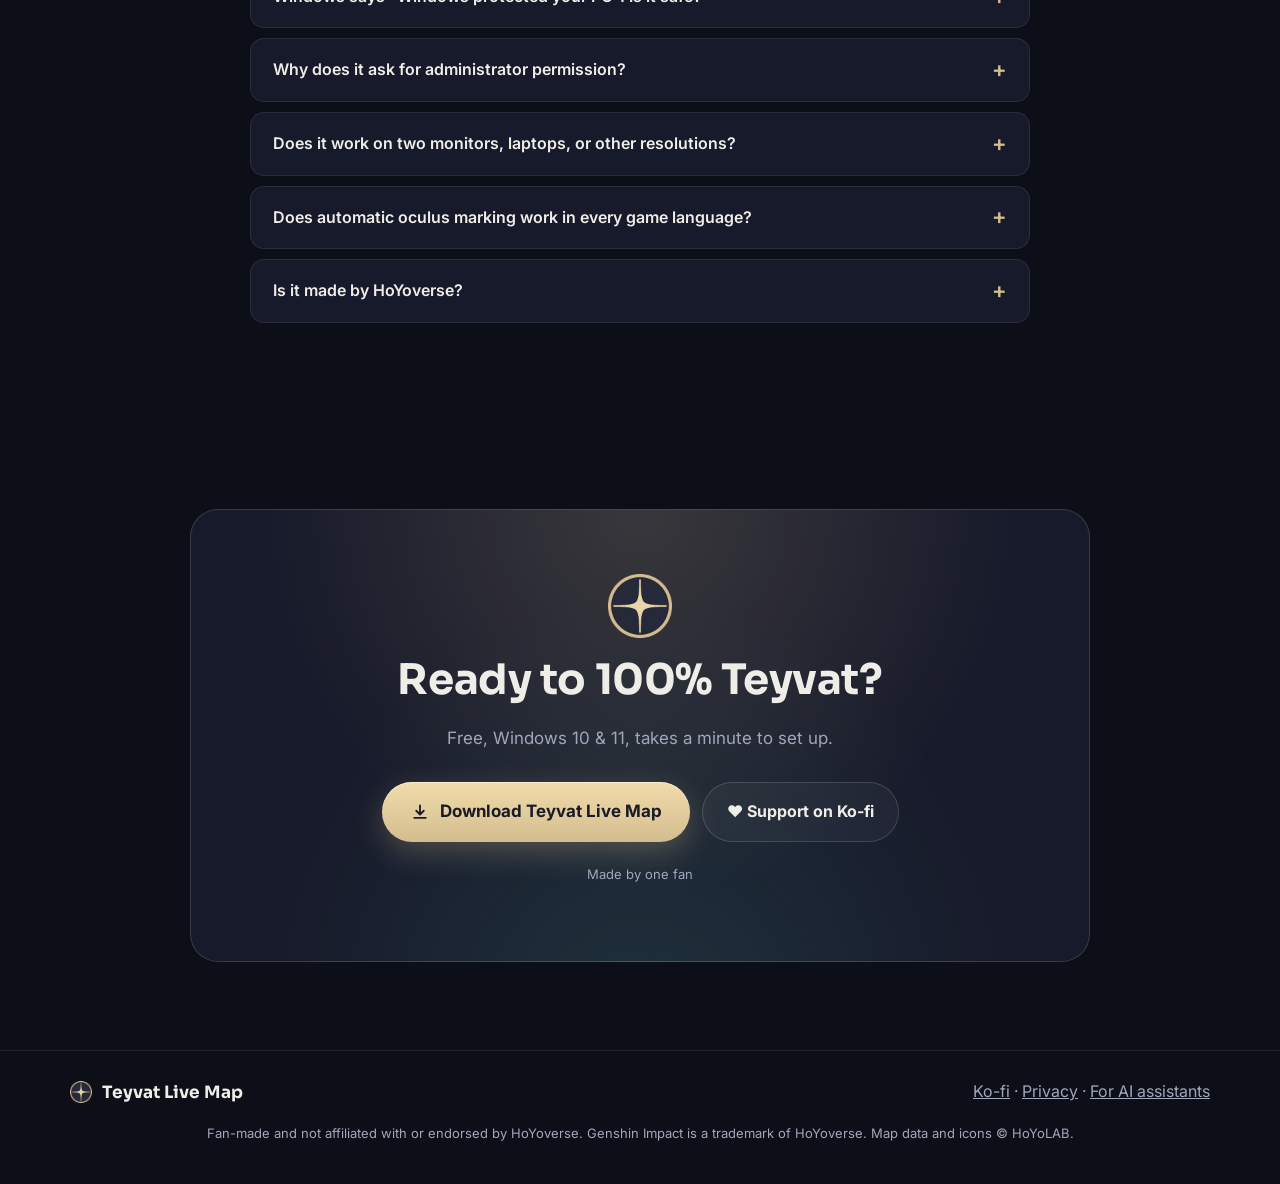
==== commit 2c617ac9: "Website 2026-11-18T00:27" ====
--- a/index.html
+++ b/index.html
@@ -31,7 +31,7 @@
   "applicationCategory": "GameApplication",
   "applicationSubCategory": "Game companion / interactive map",
   "operatingSystem": "Windows 10, Windows 11",
-  "softwareVersion": "0.4.2",
+  "softwareVersion": "0.4.4",
   "url": "https://gaminggouda.github.io/teyvat-live-map/",
   "downloadUrl": "https://github.com/GamingGouda/teyvat-live-map/releases/latest/download/Teyvat-Live-Map-Setup.exe",
   "image": "https://gaminggouda.github.io/teyvat-live-map/img/og.jpg",
@@ -83,7 +83,7 @@
     <div class="glow g1" aria-hidden="true"></div>
     <div class="wrap hero-grid">
       <div class="hero-text">
-        <p class="pill"><span class="dot"></span> Free for Windows · v0.4.2</p>
+        <p class="pill"><span class="dot"></span> Free for Windows · v0.4.4</p>
         <h1>The Genshin map that <em>follows you</em> while you play</h1>
         <p class="lead">Teyvat Live Map finds you from your minimap and shows every oculus, chest and material around you right over the game. Pick up an oculus and it's marked found by itself.</p>
         <div class="cta">
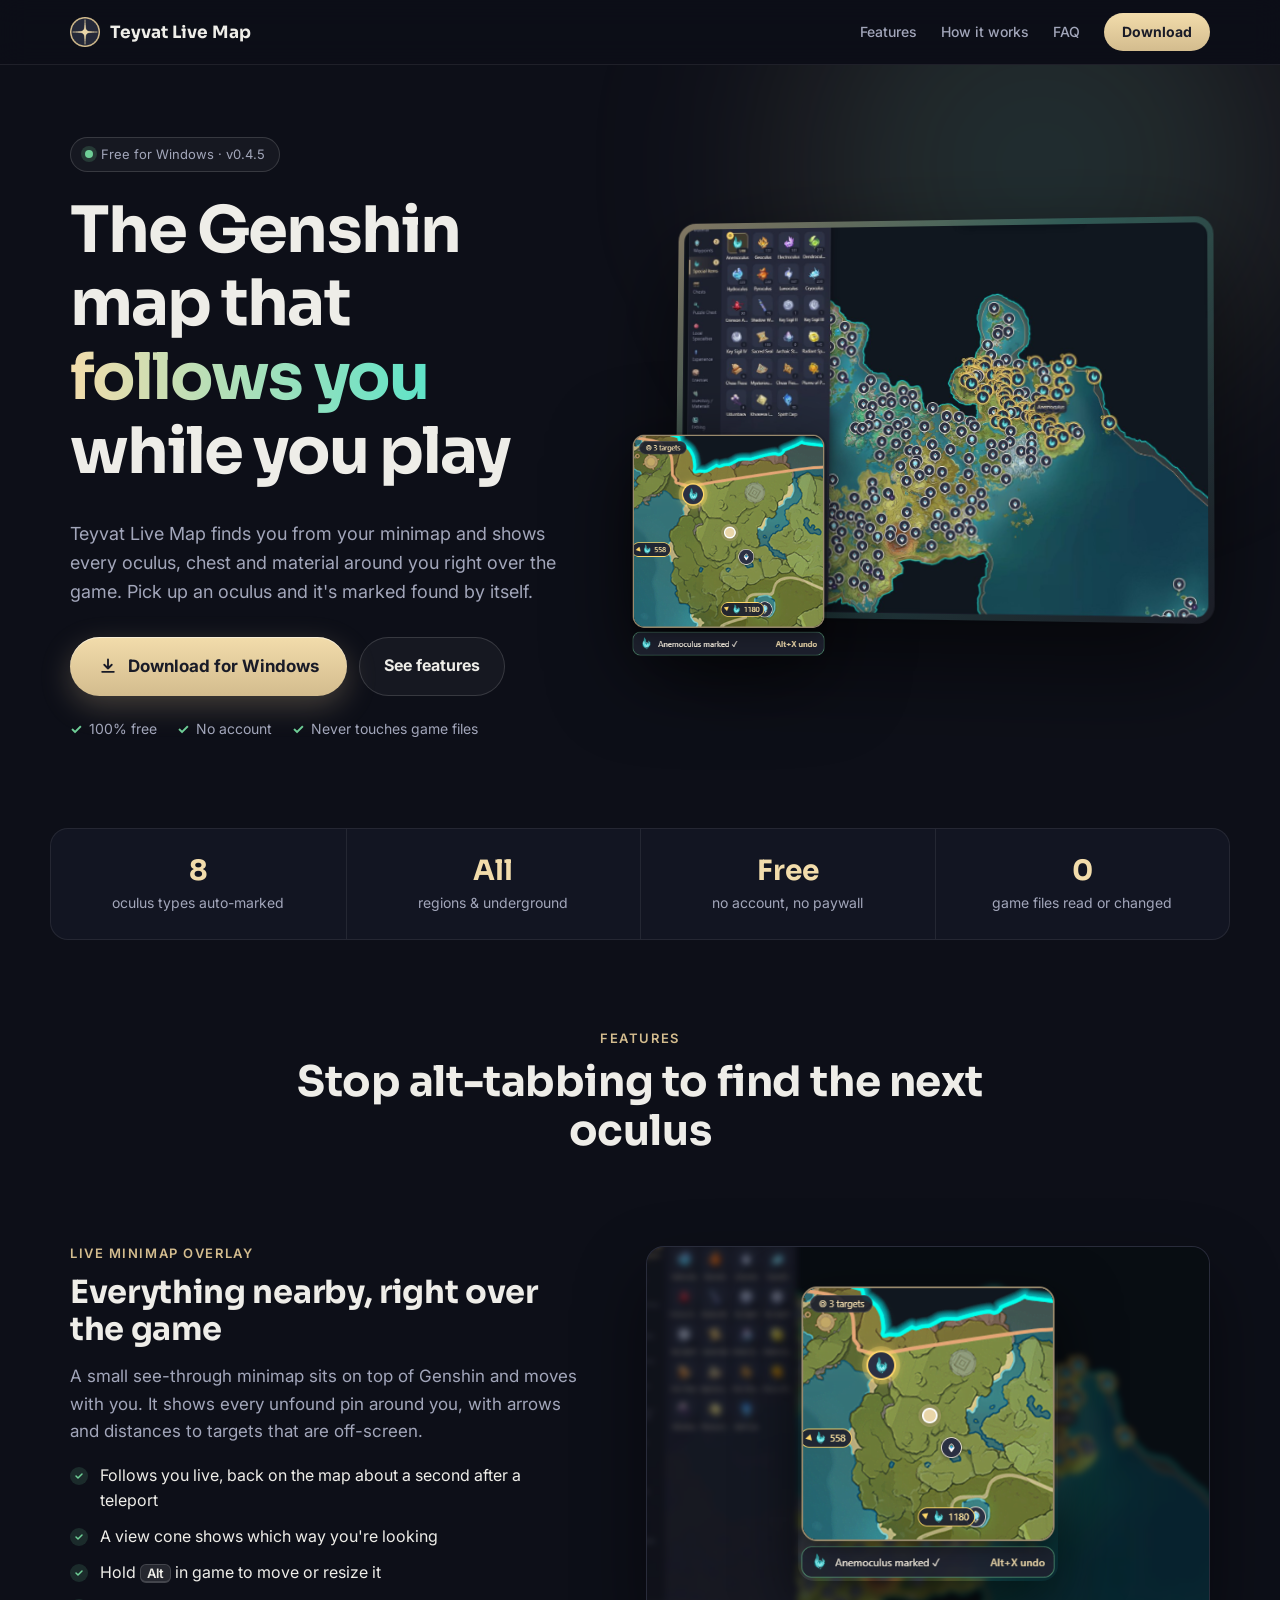
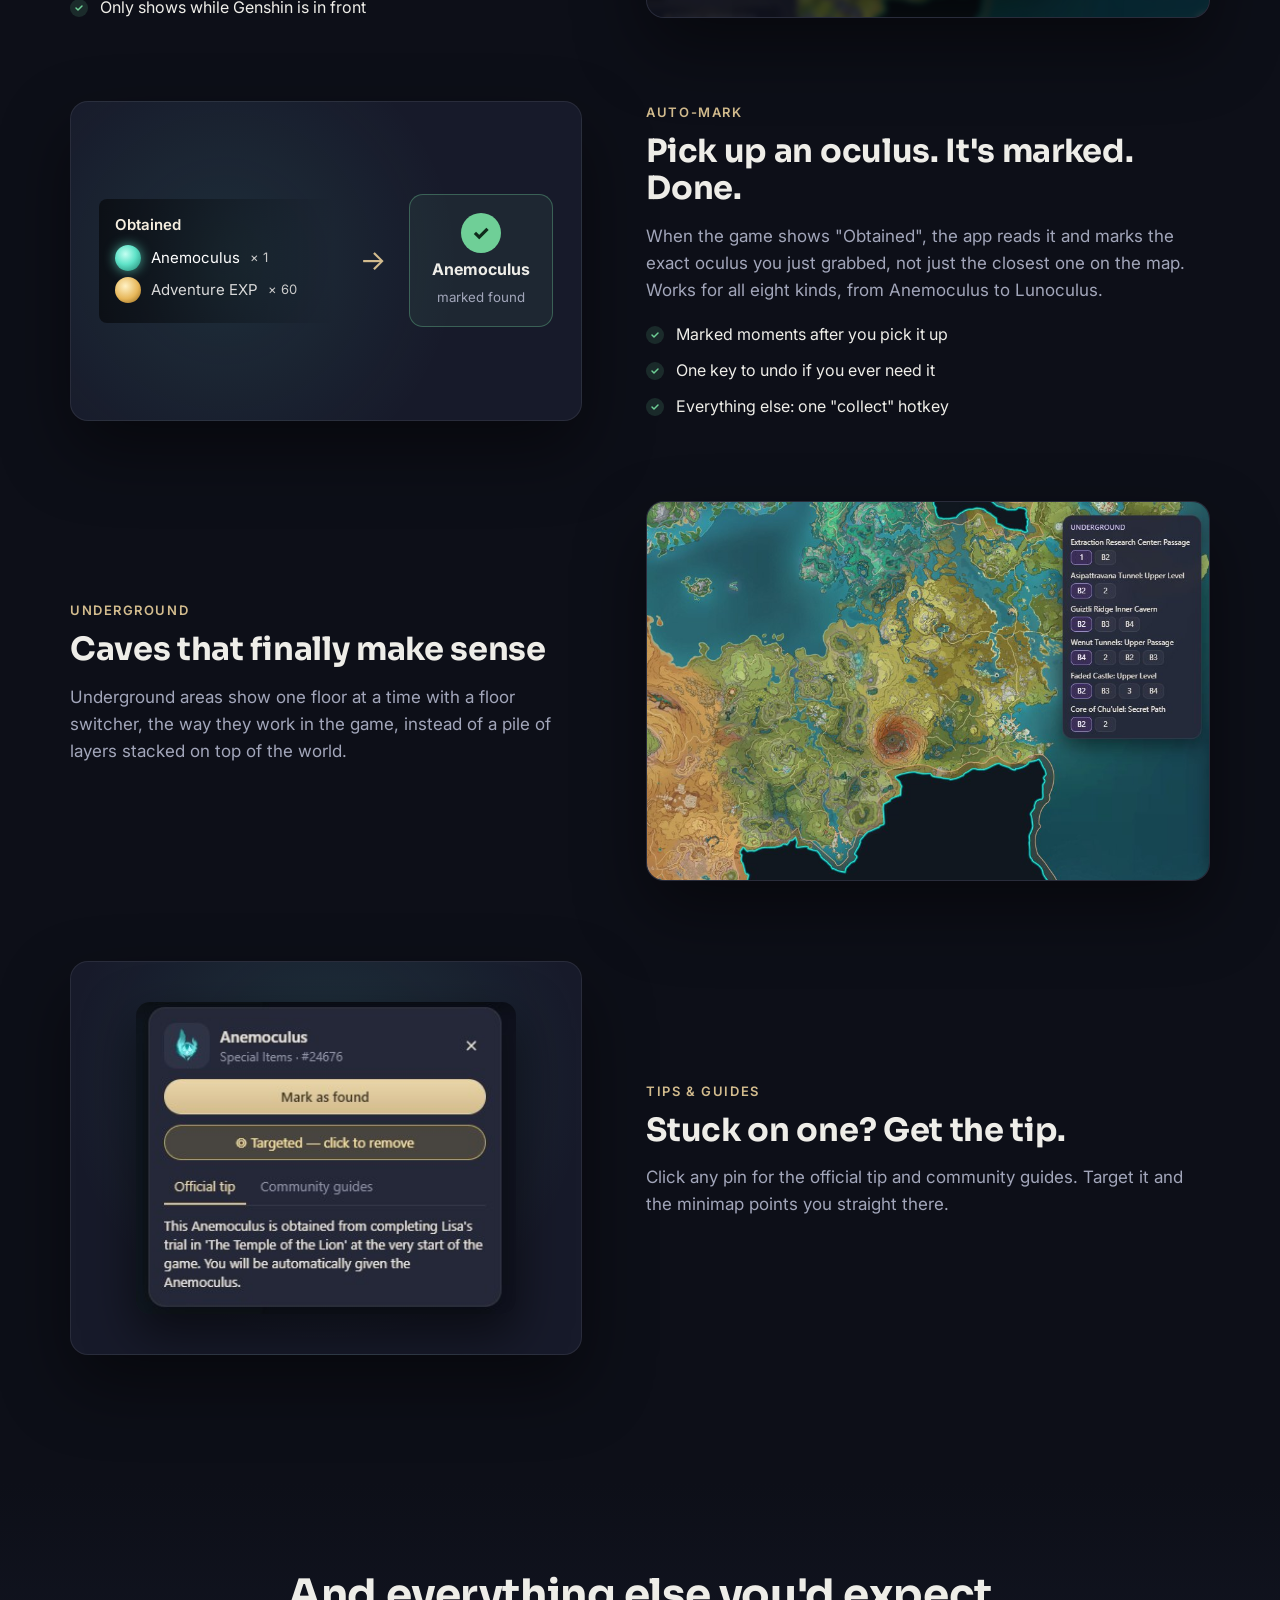
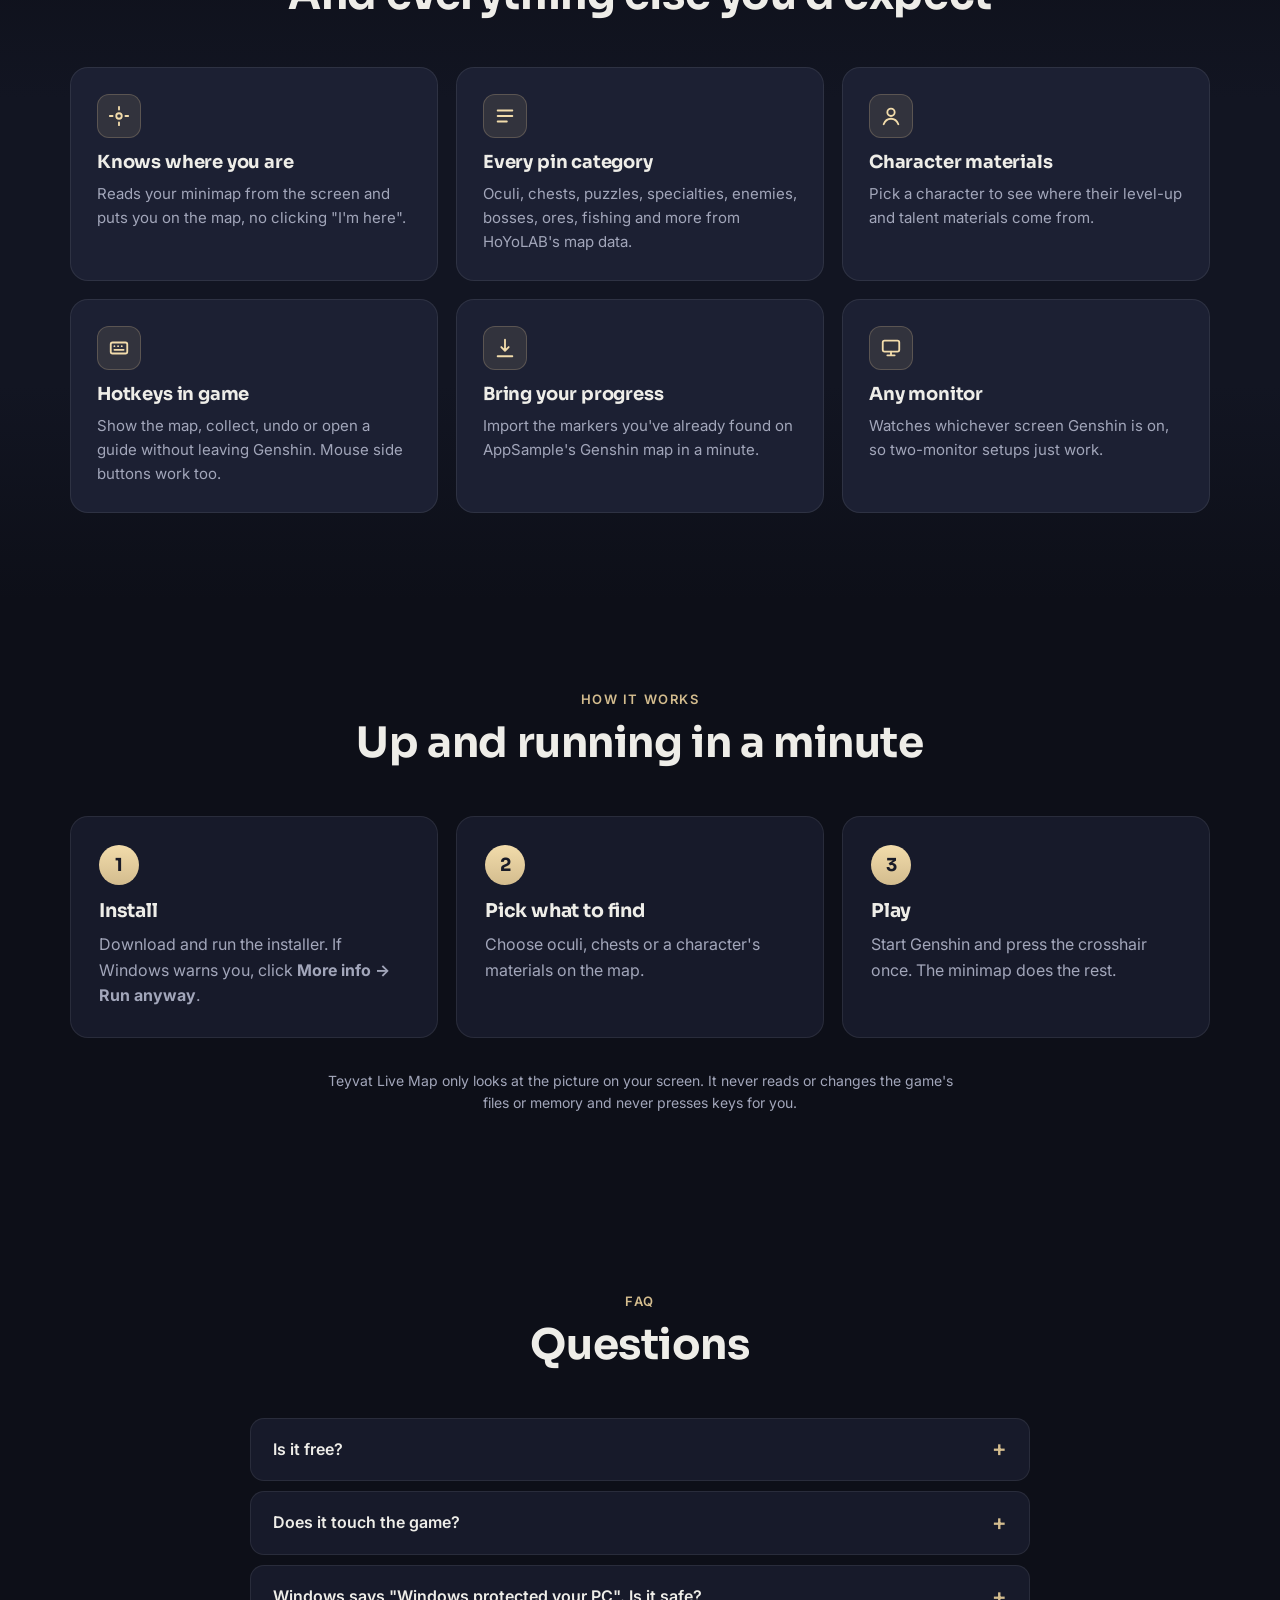
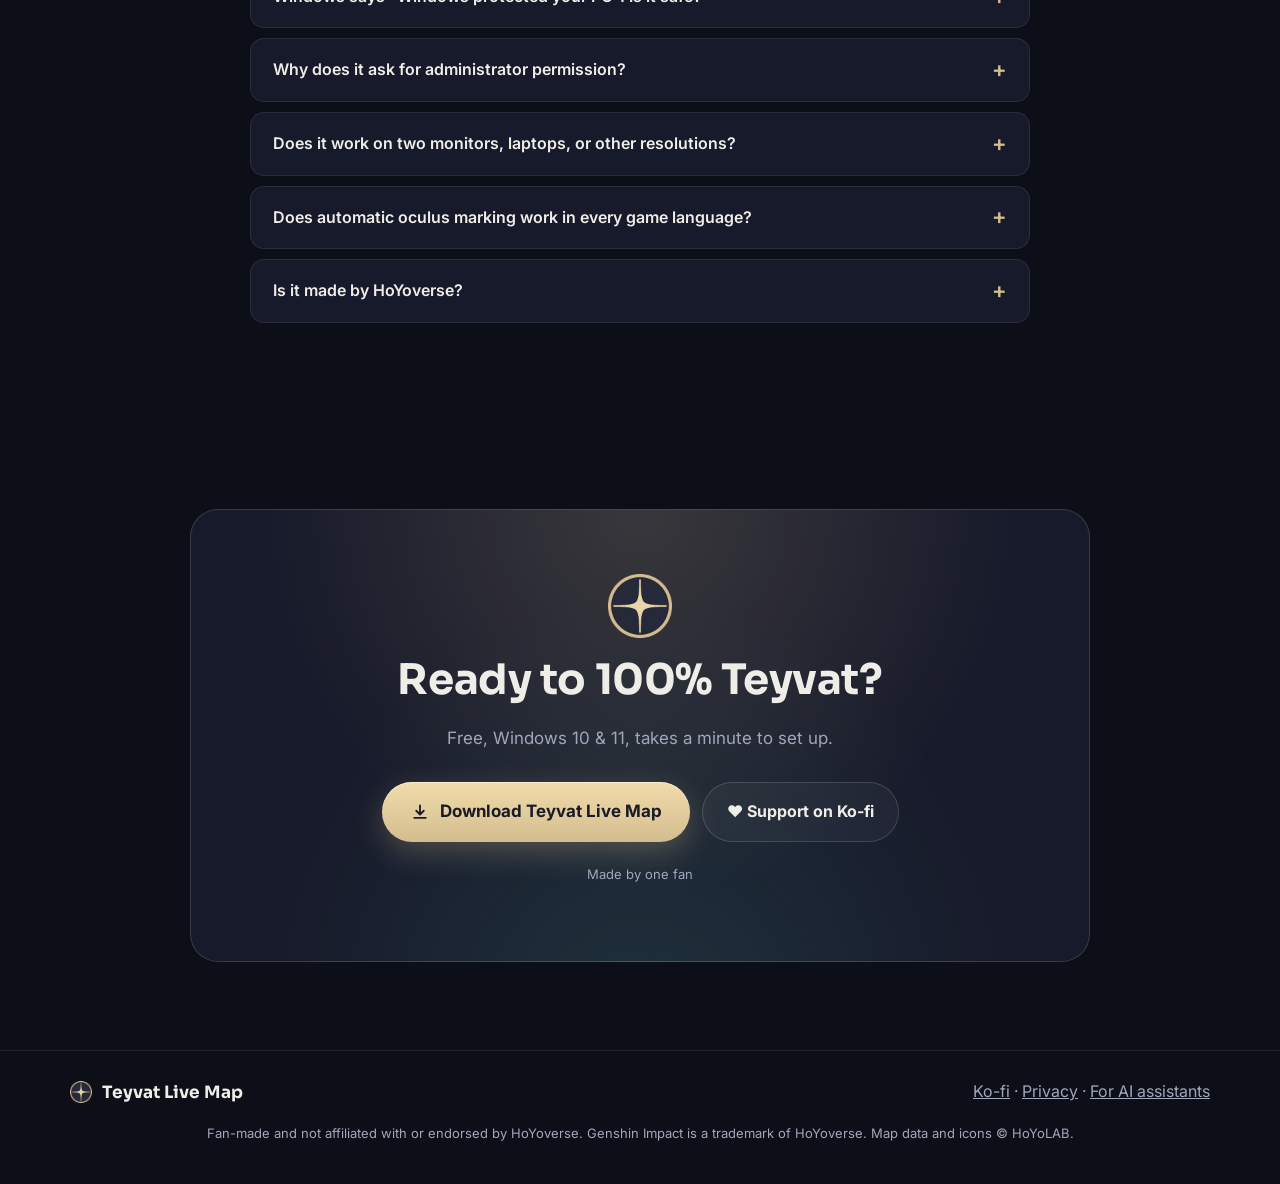
==== commit 40747837: "Website 2026-11-18T09:20" ====
--- a/index.html
+++ b/index.html
@@ -31,7 +31,7 @@
   "applicationCategory": "GameApplication",
   "applicationSubCategory": "Game companion / interactive map",
   "operatingSystem": "Windows 10, Windows 11",
-  "softwareVersion": "0.4.4",
+  "softwareVersion": "0.4.5",
   "url": "https://gaminggouda.github.io/teyvat-live-map/",
   "downloadUrl": "https://github.com/GamingGouda/teyvat-live-map/releases/latest/download/Teyvat-Live-Map-Setup.exe",
   "image": "https://gaminggouda.github.io/teyvat-live-map/img/og.jpg",
@@ -83,7 +83,7 @@
     <div class="glow g1" aria-hidden="true"></div>
     <div class="wrap hero-grid">
       <div class="hero-text">
-        <p class="pill"><span class="dot"></span> Free for Windows · v0.4.4</p>
+        <p class="pill"><span class="dot"></span> Free for Windows · v0.4.5</p>
         <h1>The Genshin map that <em>follows you</em> while you play</h1>
         <p class="lead">Teyvat Live Map finds you from your minimap and shows every oculus, chest and material around you right over the game. Pick up an oculus and it's marked found by itself.</p>
         <div class="cta">
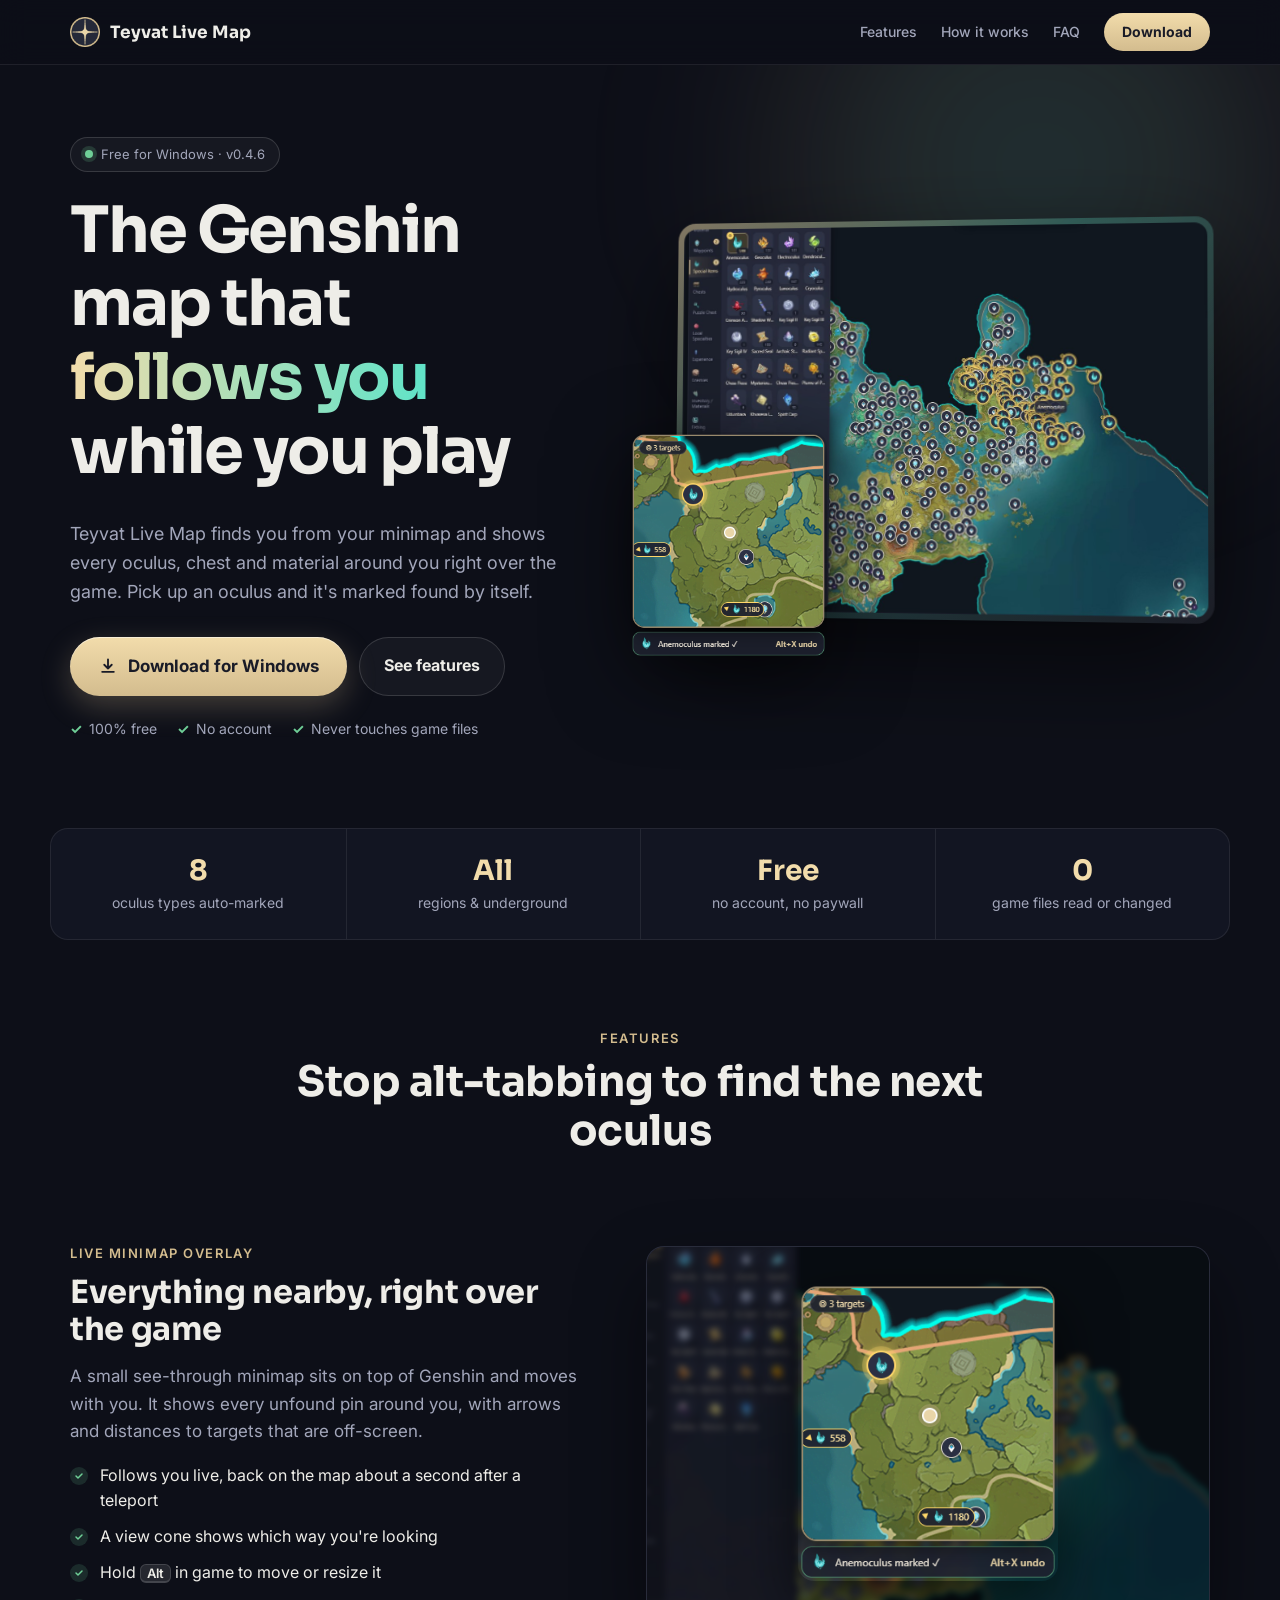
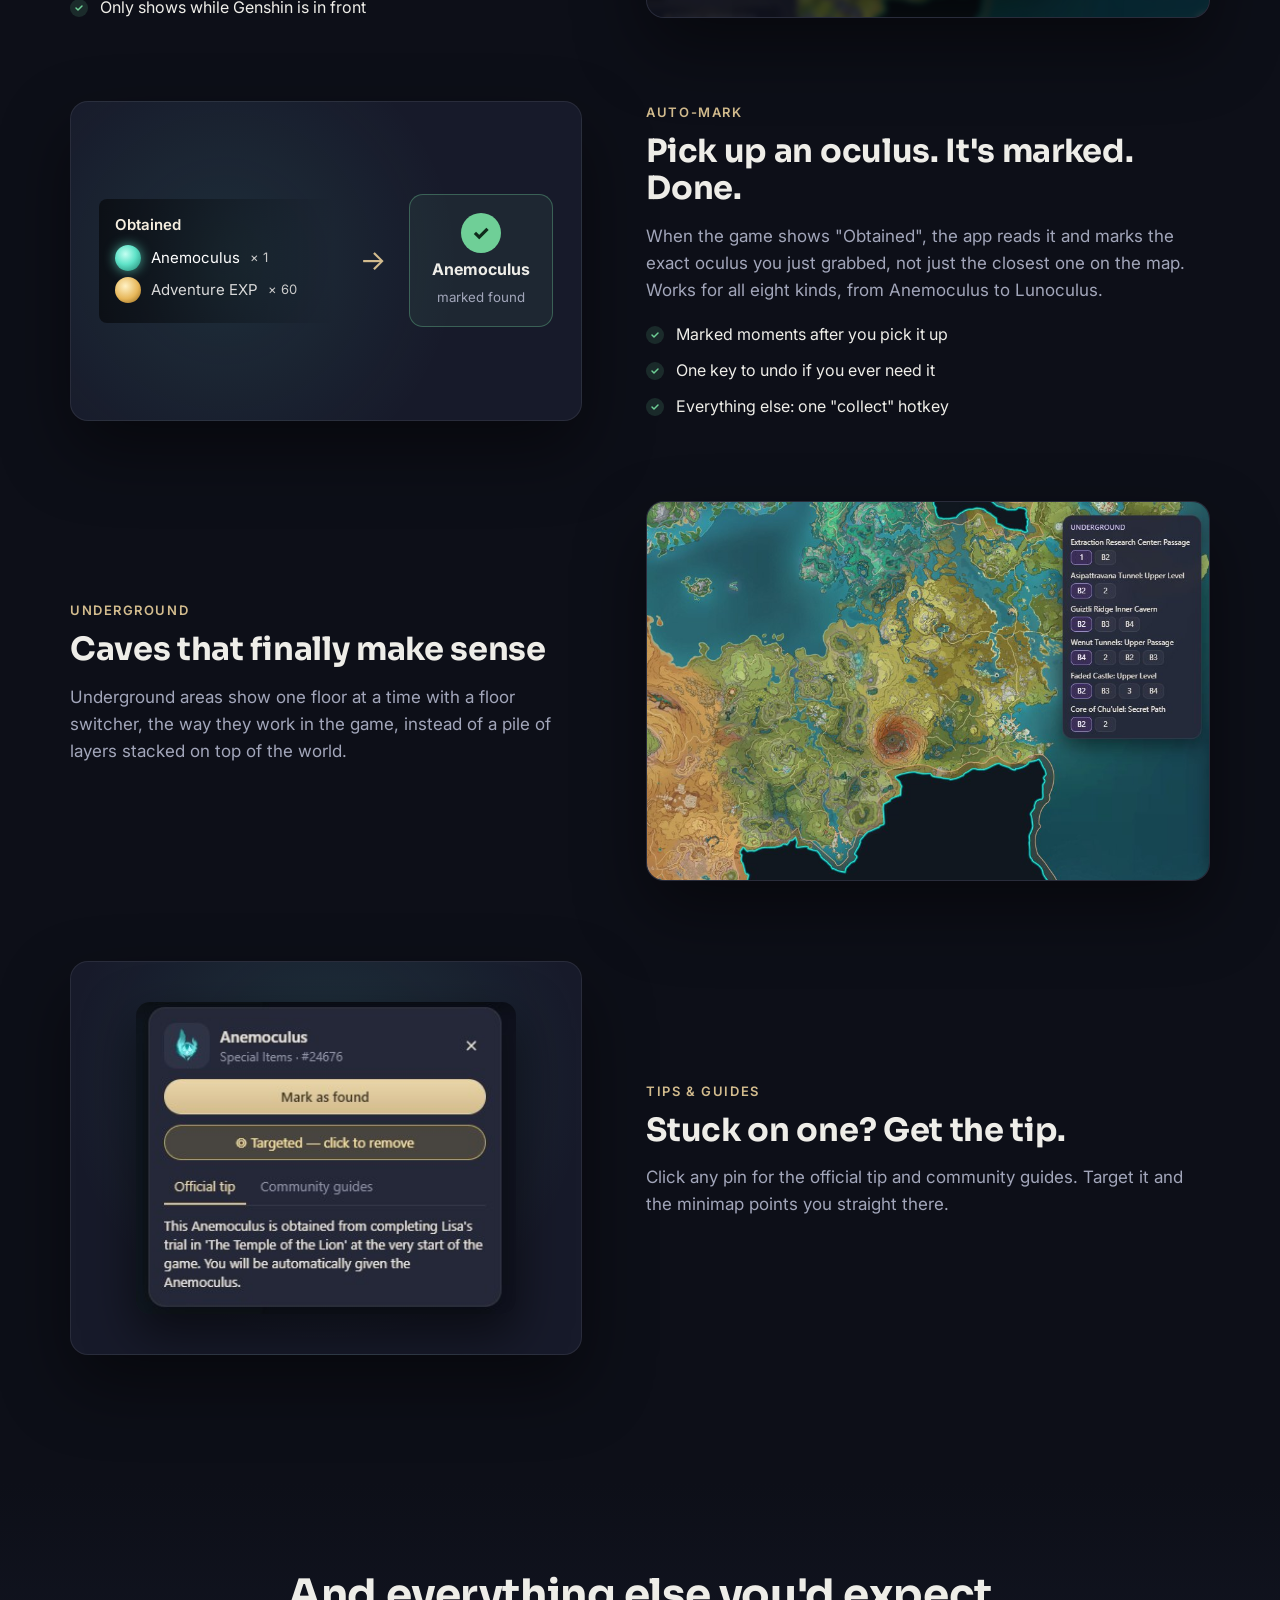
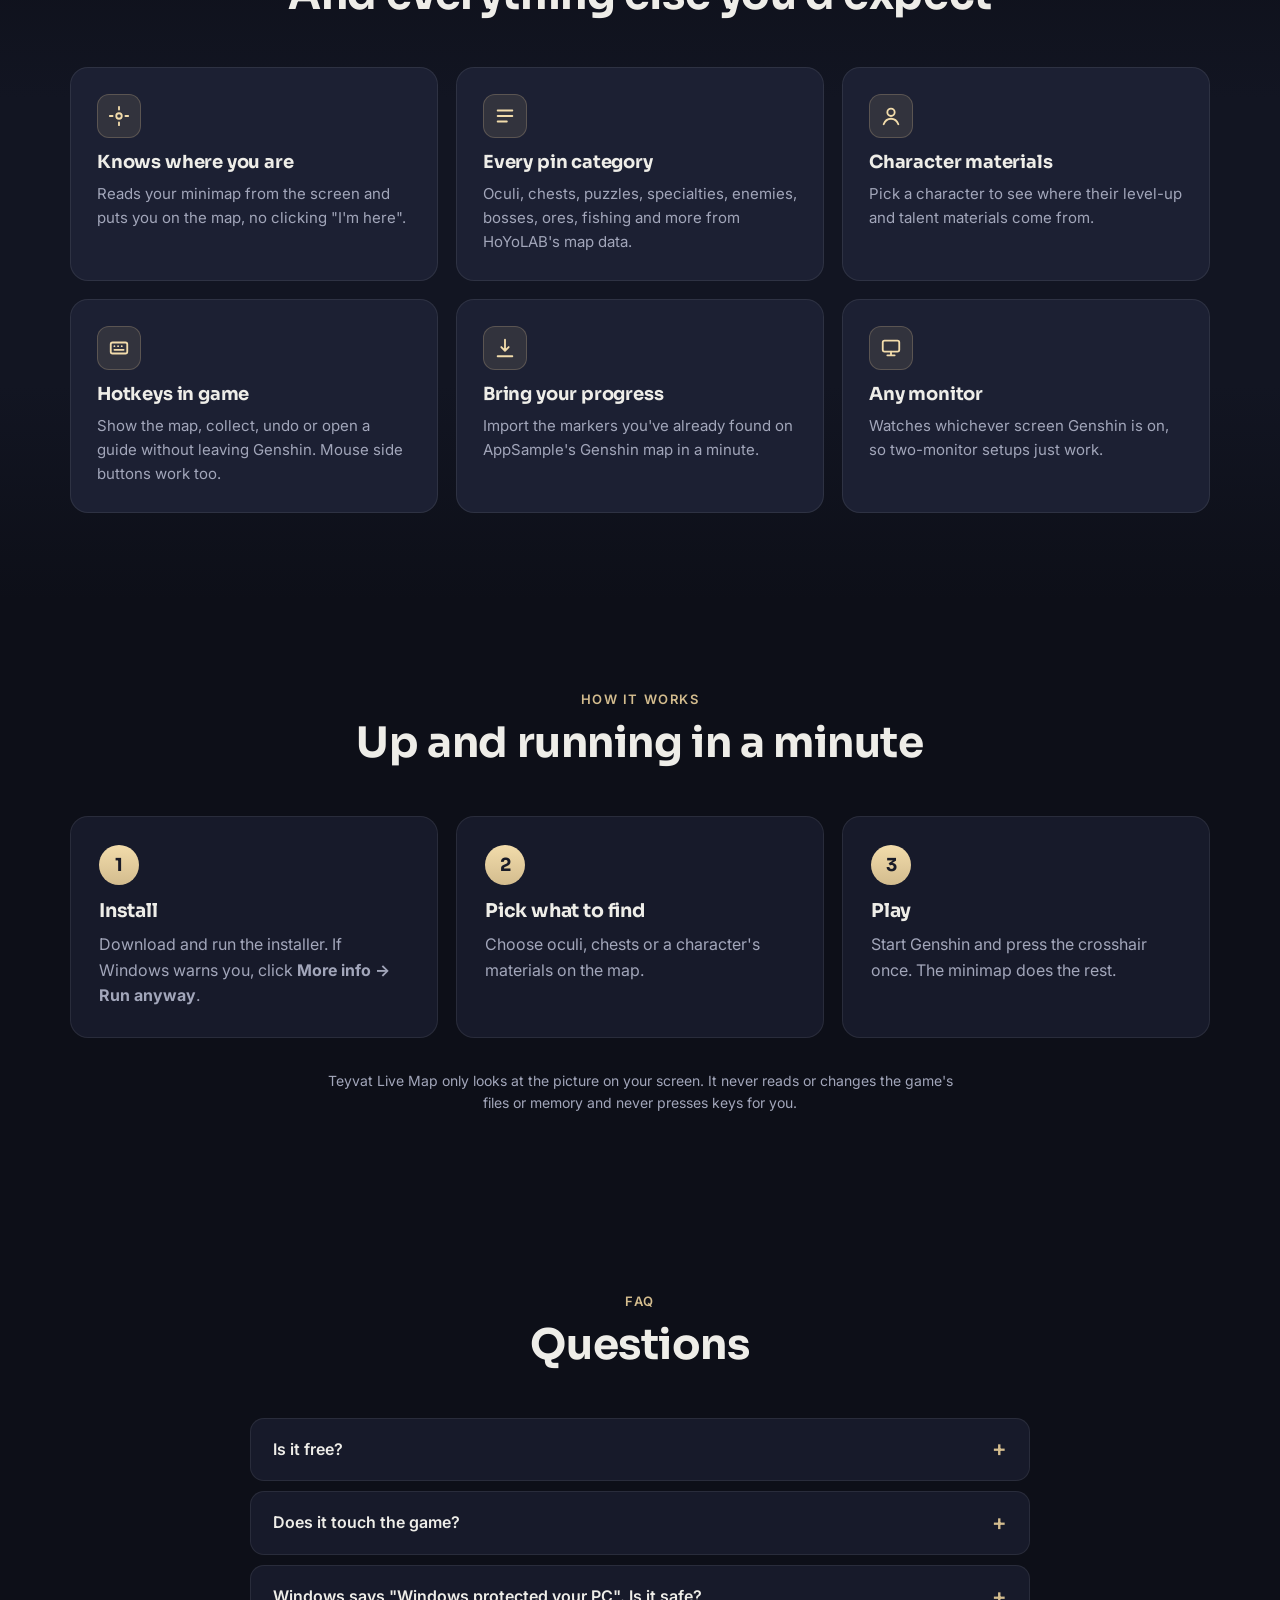
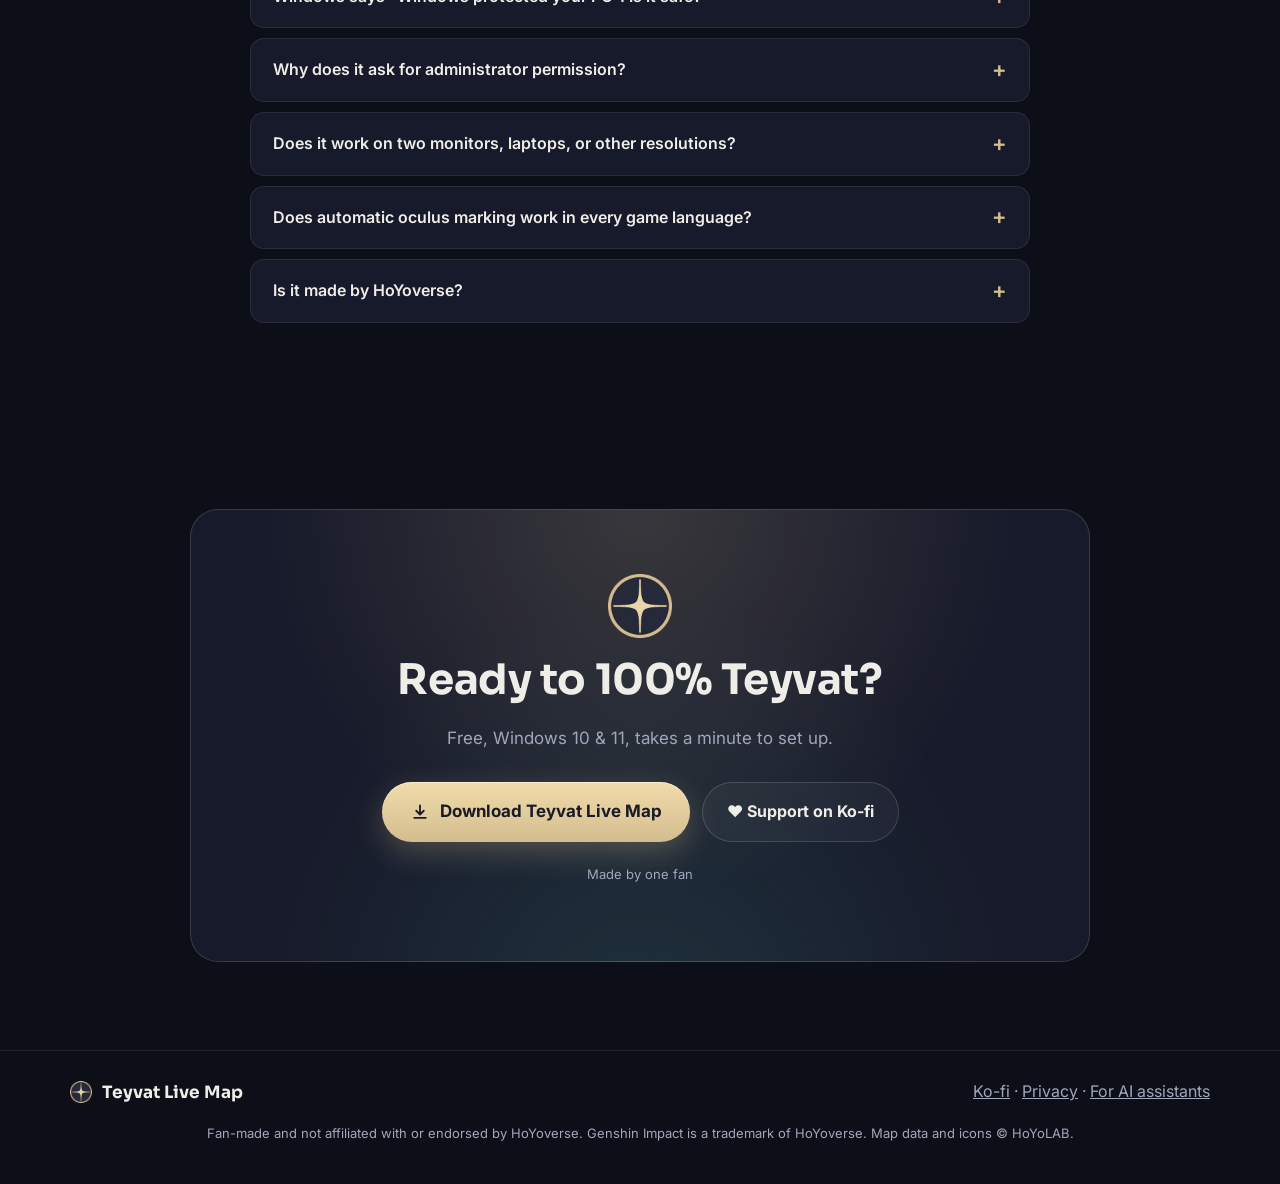
==== commit 2ed3ab33: "Website 2026-11-18T09:28" ====
--- a/index.html
+++ b/index.html
@@ -31,7 +31,7 @@
   "applicationCategory": "GameApplication",
   "applicationSubCategory": "Game companion / interactive map",
   "operatingSystem": "Windows 10, Windows 11",
-  "softwareVersion": "0.4.5",
+  "softwareVersion": "0.4.6",
   "url": "https://gaminggouda.github.io/teyvat-live-map/",
   "downloadUrl": "https://github.com/GamingGouda/teyvat-live-map/releases/latest/download/Teyvat-Live-Map-Setup.exe",
   "image": "https://gaminggouda.github.io/teyvat-live-map/img/og.jpg",
@@ -83,7 +83,7 @@
     <div class="glow g1" aria-hidden="true"></div>
     <div class="wrap hero-grid">
       <div class="hero-text">
-        <p class="pill"><span class="dot"></span> Free for Windows · v0.4.5</p>
+        <p class="pill"><span class="dot"></span> Free for Windows · v0.4.6</p>
         <h1>The Genshin map that <em>follows you</em> while you play</h1>
         <p class="lead">Teyvat Live Map finds you from your minimap and shows every oculus, chest and material around you right over the game. Pick up an oculus and it's marked found by itself.</p>
         <div class="cta">
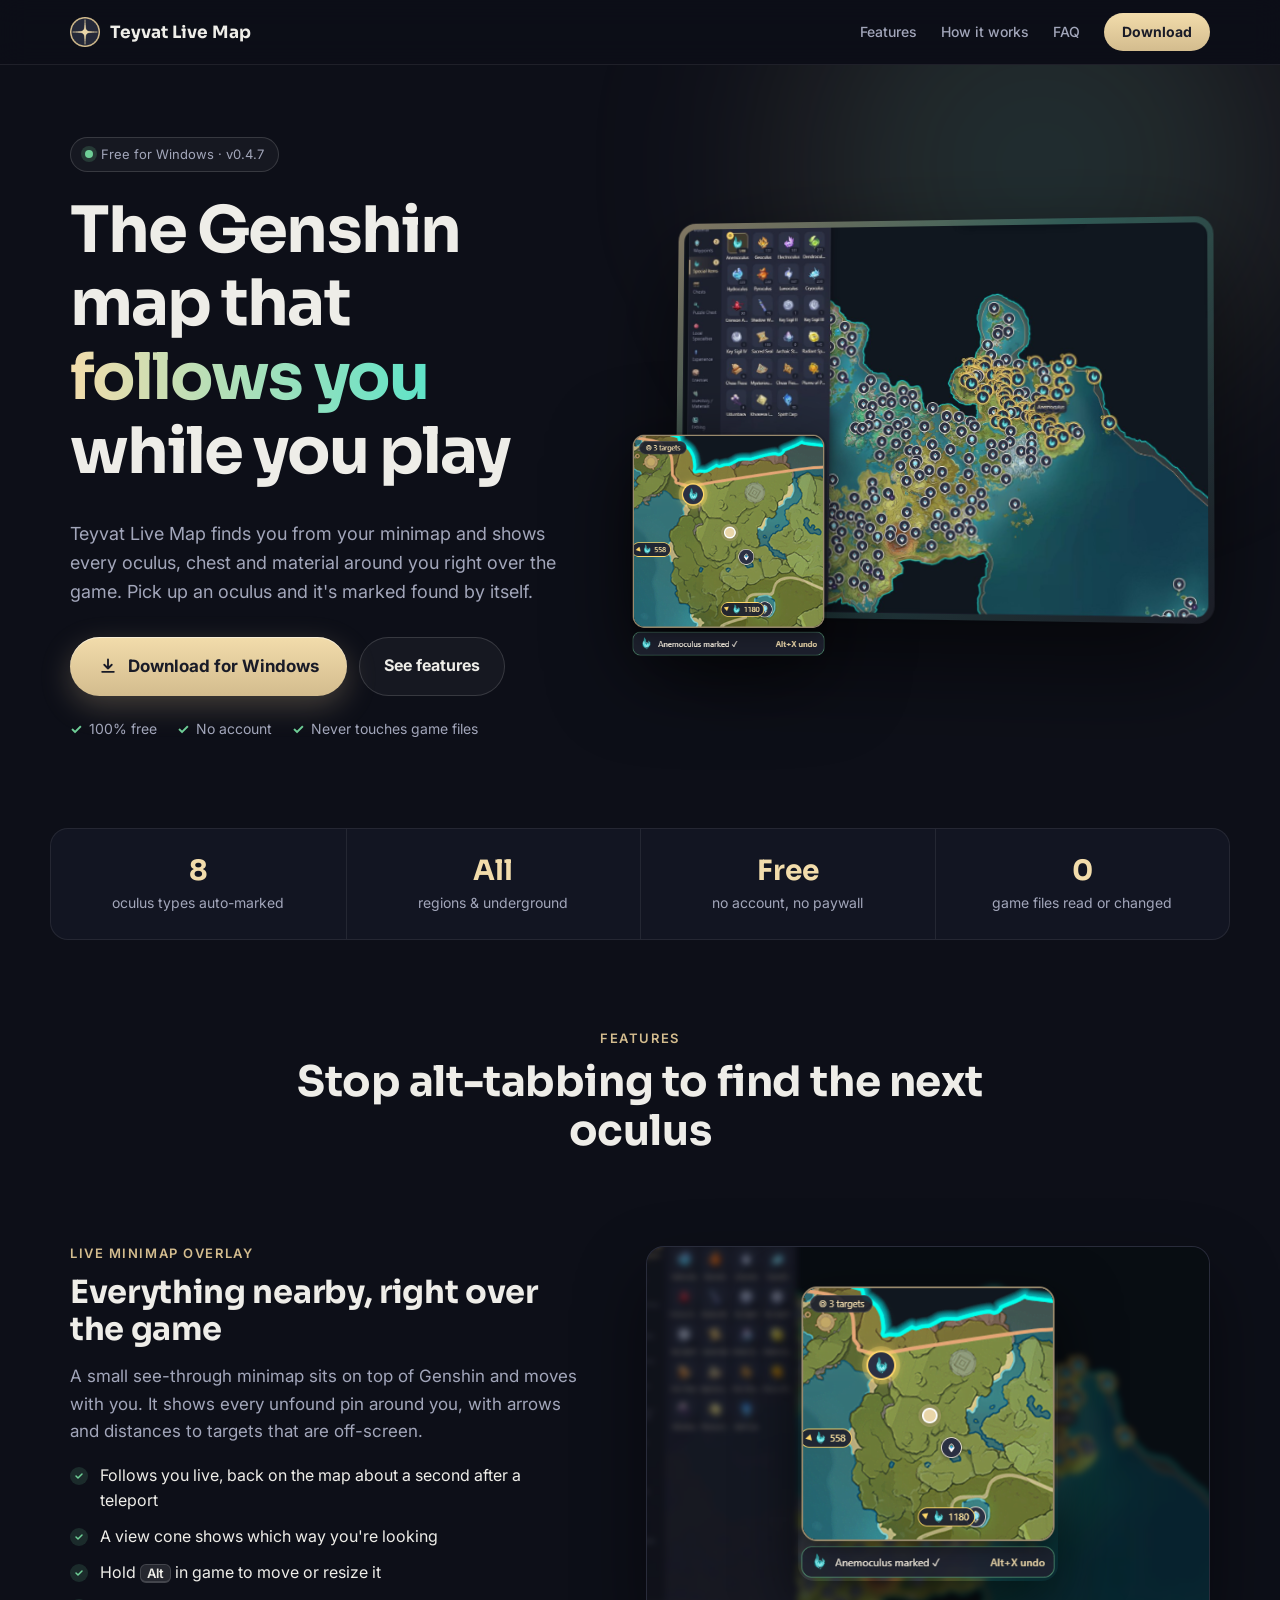
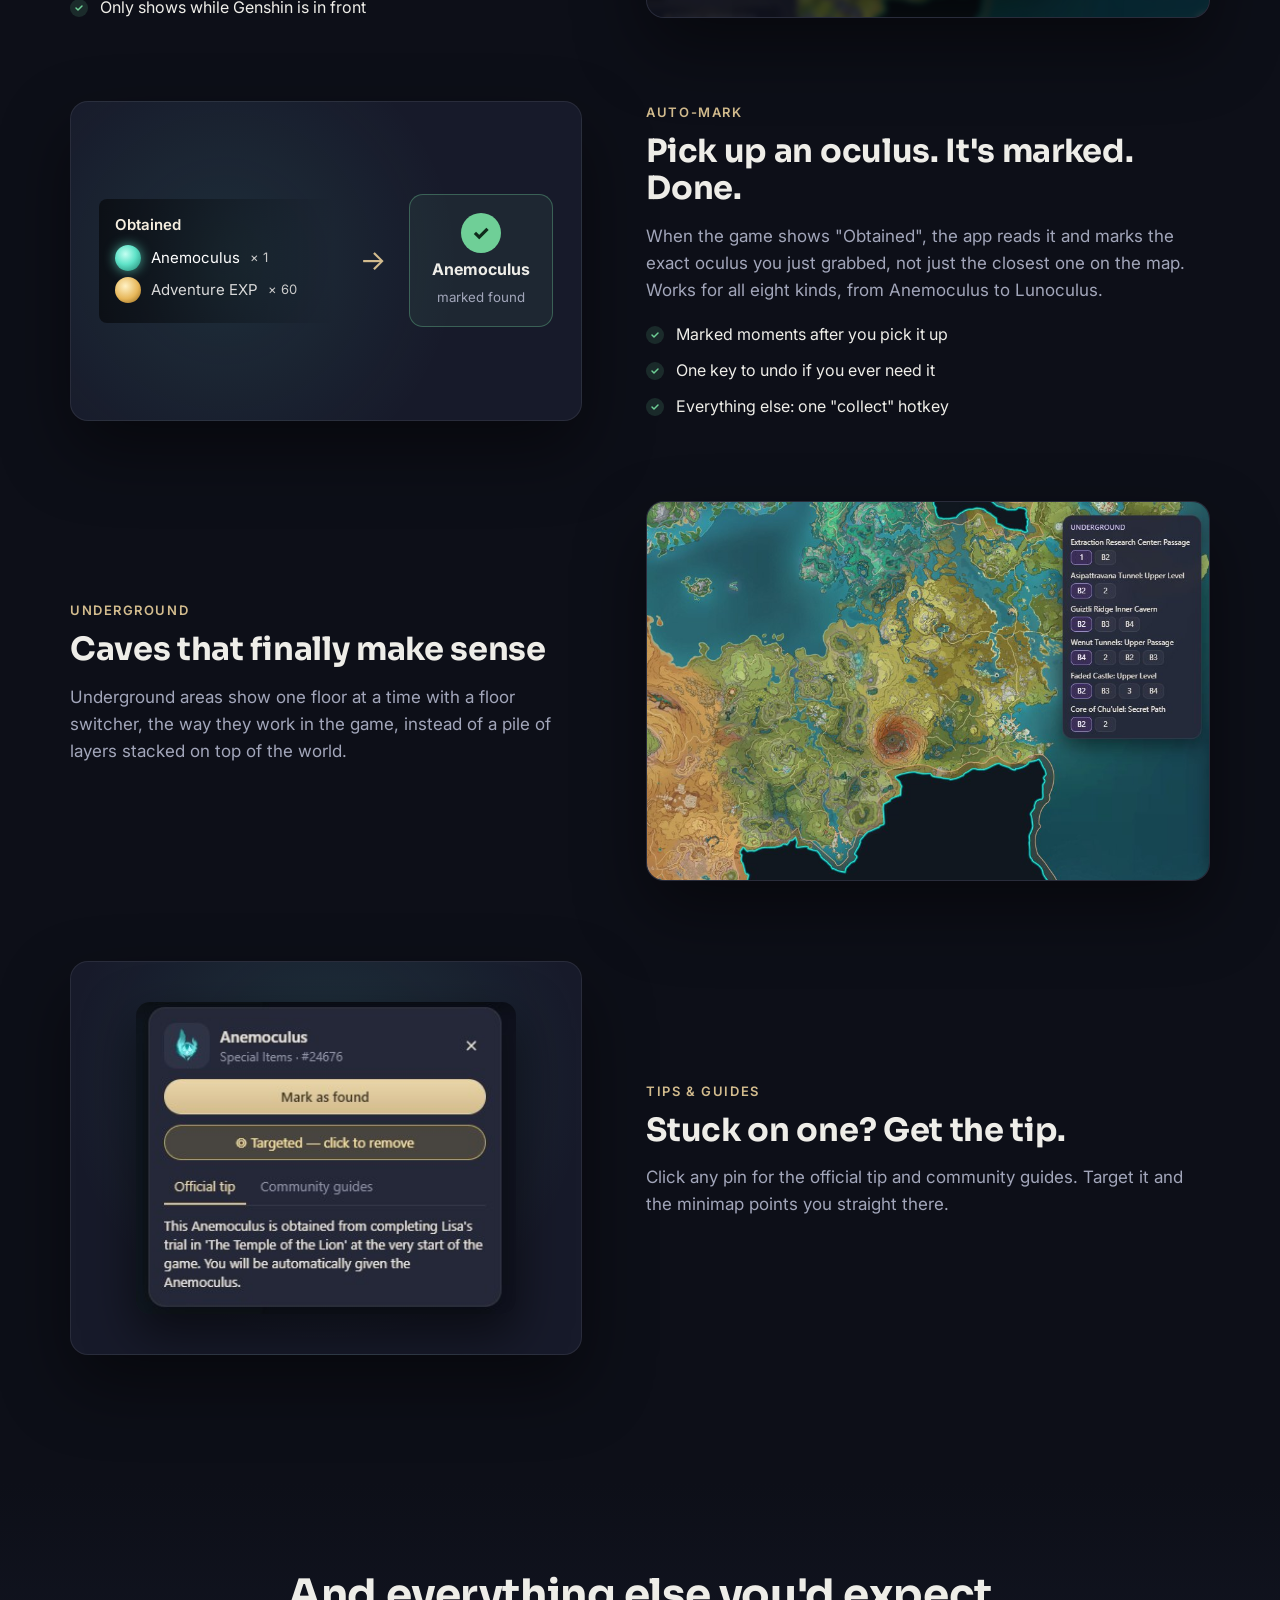
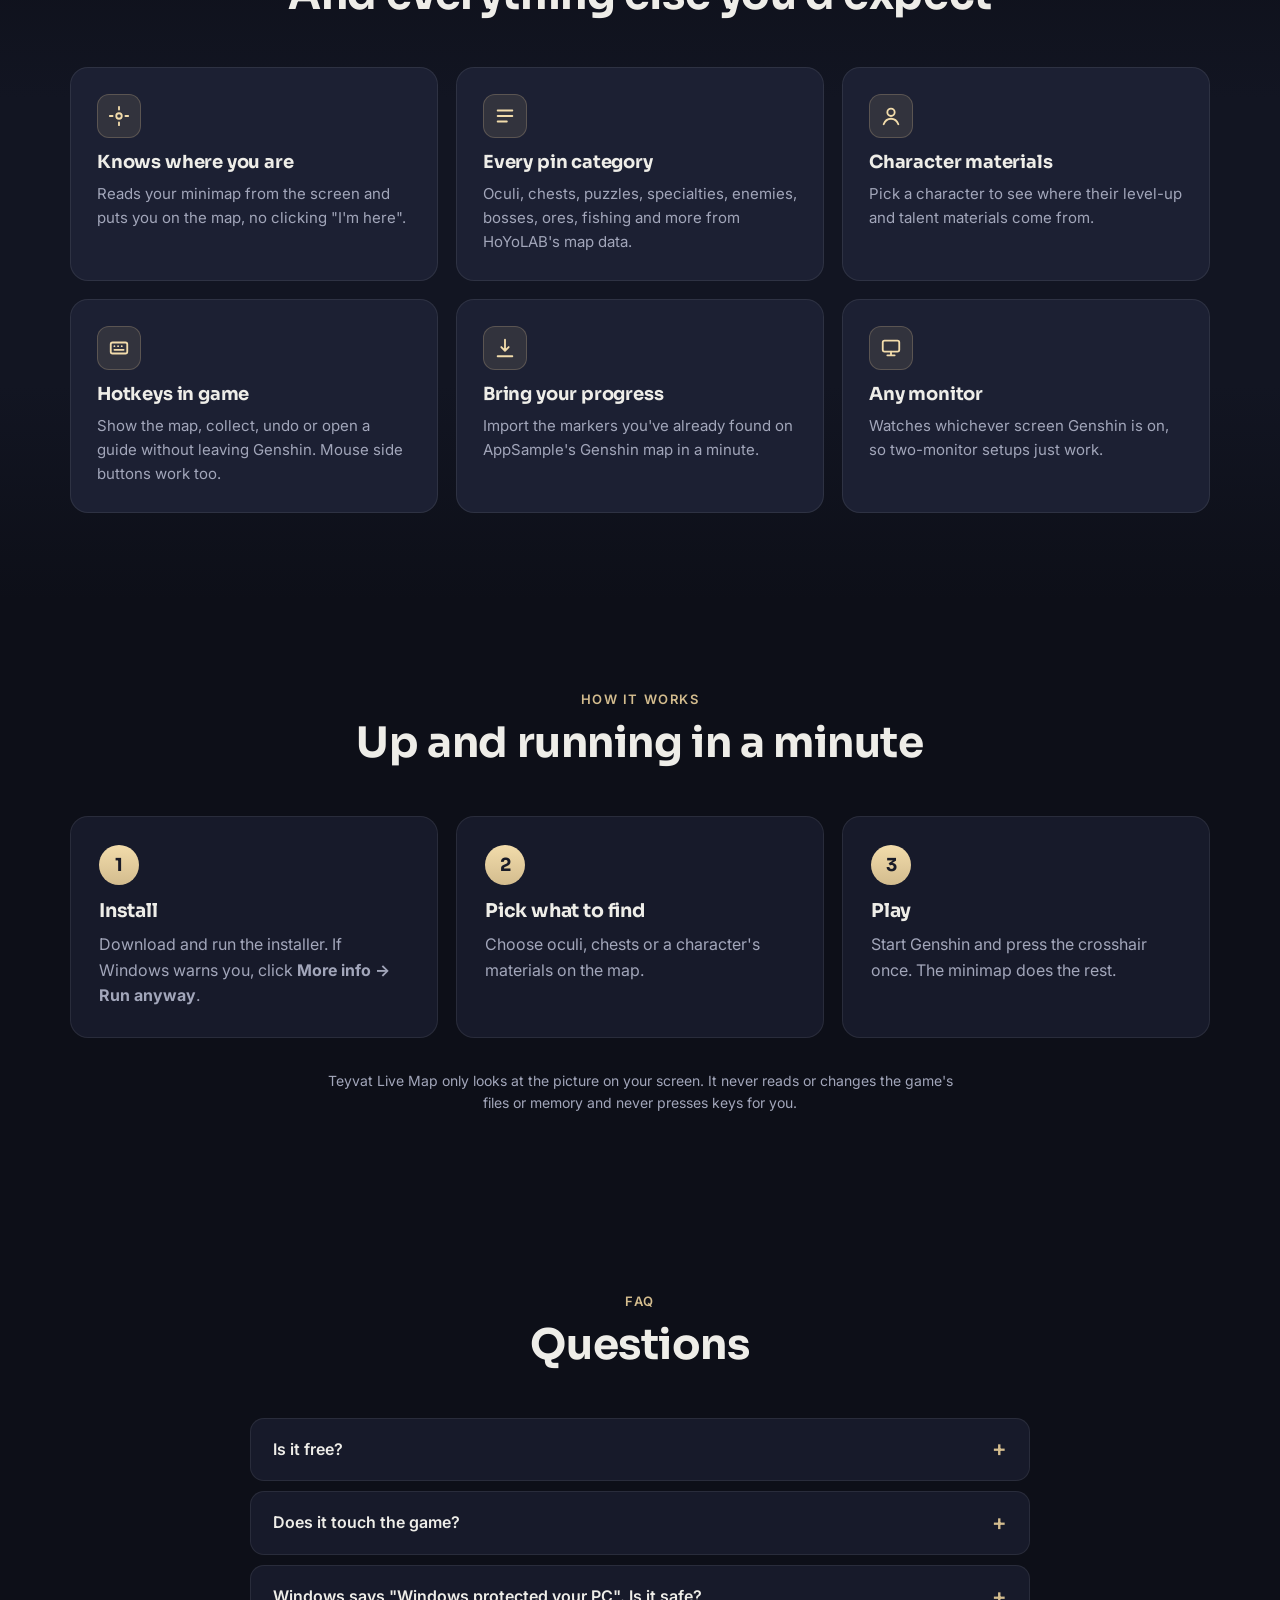
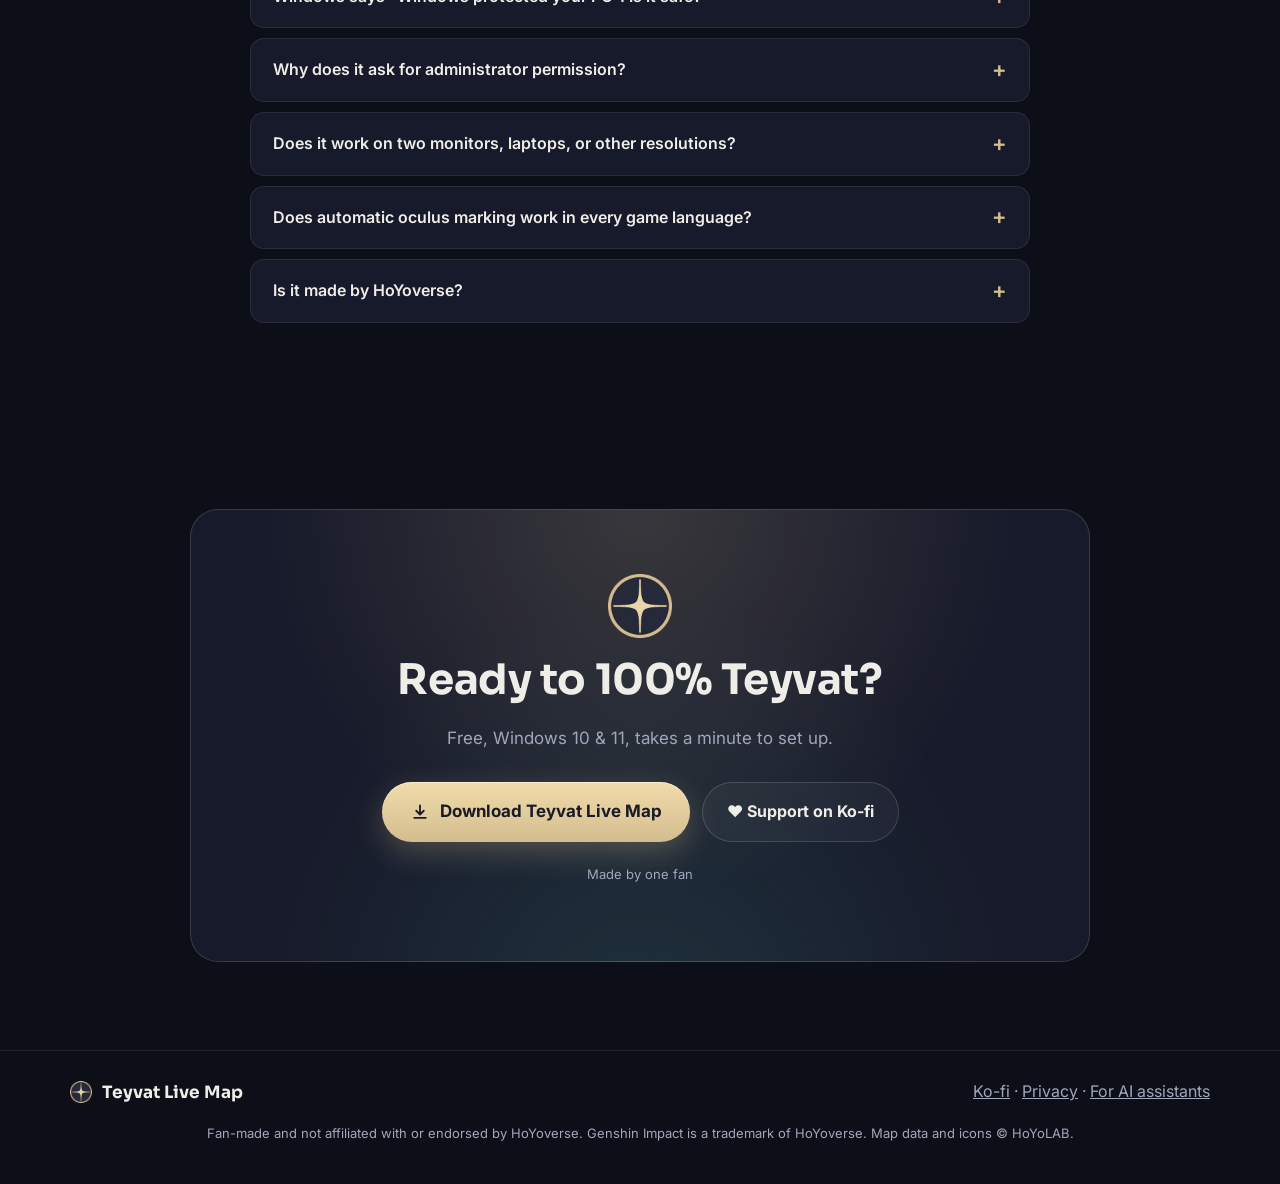
==== commit 70378f21: "Website 2026-11-19T15:32" ====
--- a/index.html
+++ b/index.html
@@ -31,7 +31,7 @@
   "applicationCategory": "GameApplication",
   "applicationSubCategory": "Game companion / interactive map",
   "operatingSystem": "Windows 10, Windows 11",
-  "softwareVersion": "0.4.6",
+  "softwareVersion": "0.4.7",
   "url": "https://gaminggouda.github.io/teyvat-live-map/",
   "downloadUrl": "https://github.com/GamingGouda/teyvat-live-map/releases/latest/download/Teyvat-Live-Map-Setup.exe",
   "image": "https://gaminggouda.github.io/teyvat-live-map/img/og.jpg",
@@ -83,7 +83,7 @@
     <div class="glow g1" aria-hidden="true"></div>
     <div class="wrap hero-grid">
       <div class="hero-text">
-        <p class="pill"><span class="dot"></span> Free for Windows · v0.4.6</p>
+        <p class="pill"><span class="dot"></span> Free for Windows · v0.4.7</p>
         <h1>The Genshin map that <em>follows you</em> while you play</h1>
         <p class="lead">Teyvat Live Map finds you from your minimap and shows every oculus, chest and material around you right over the game. Pick up an oculus and it's marked found by itself.</p>
         <div class="cta">
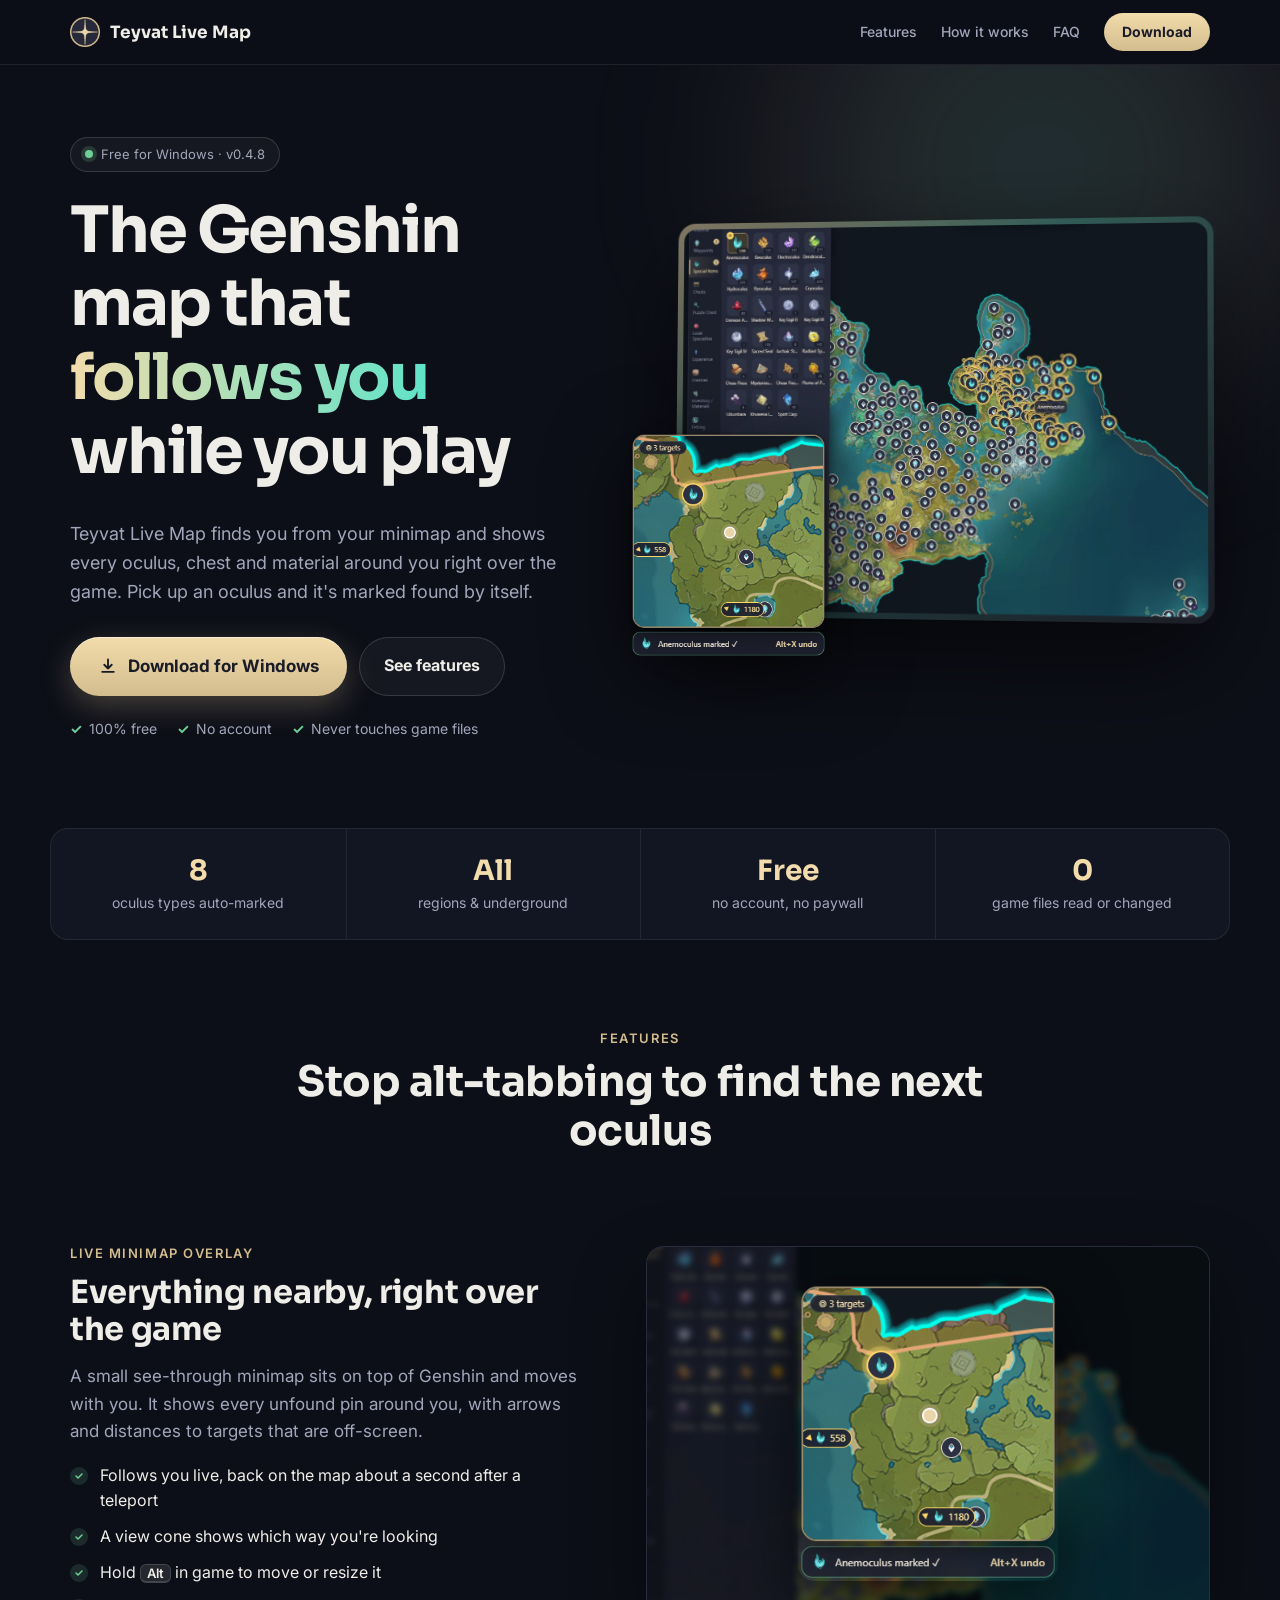
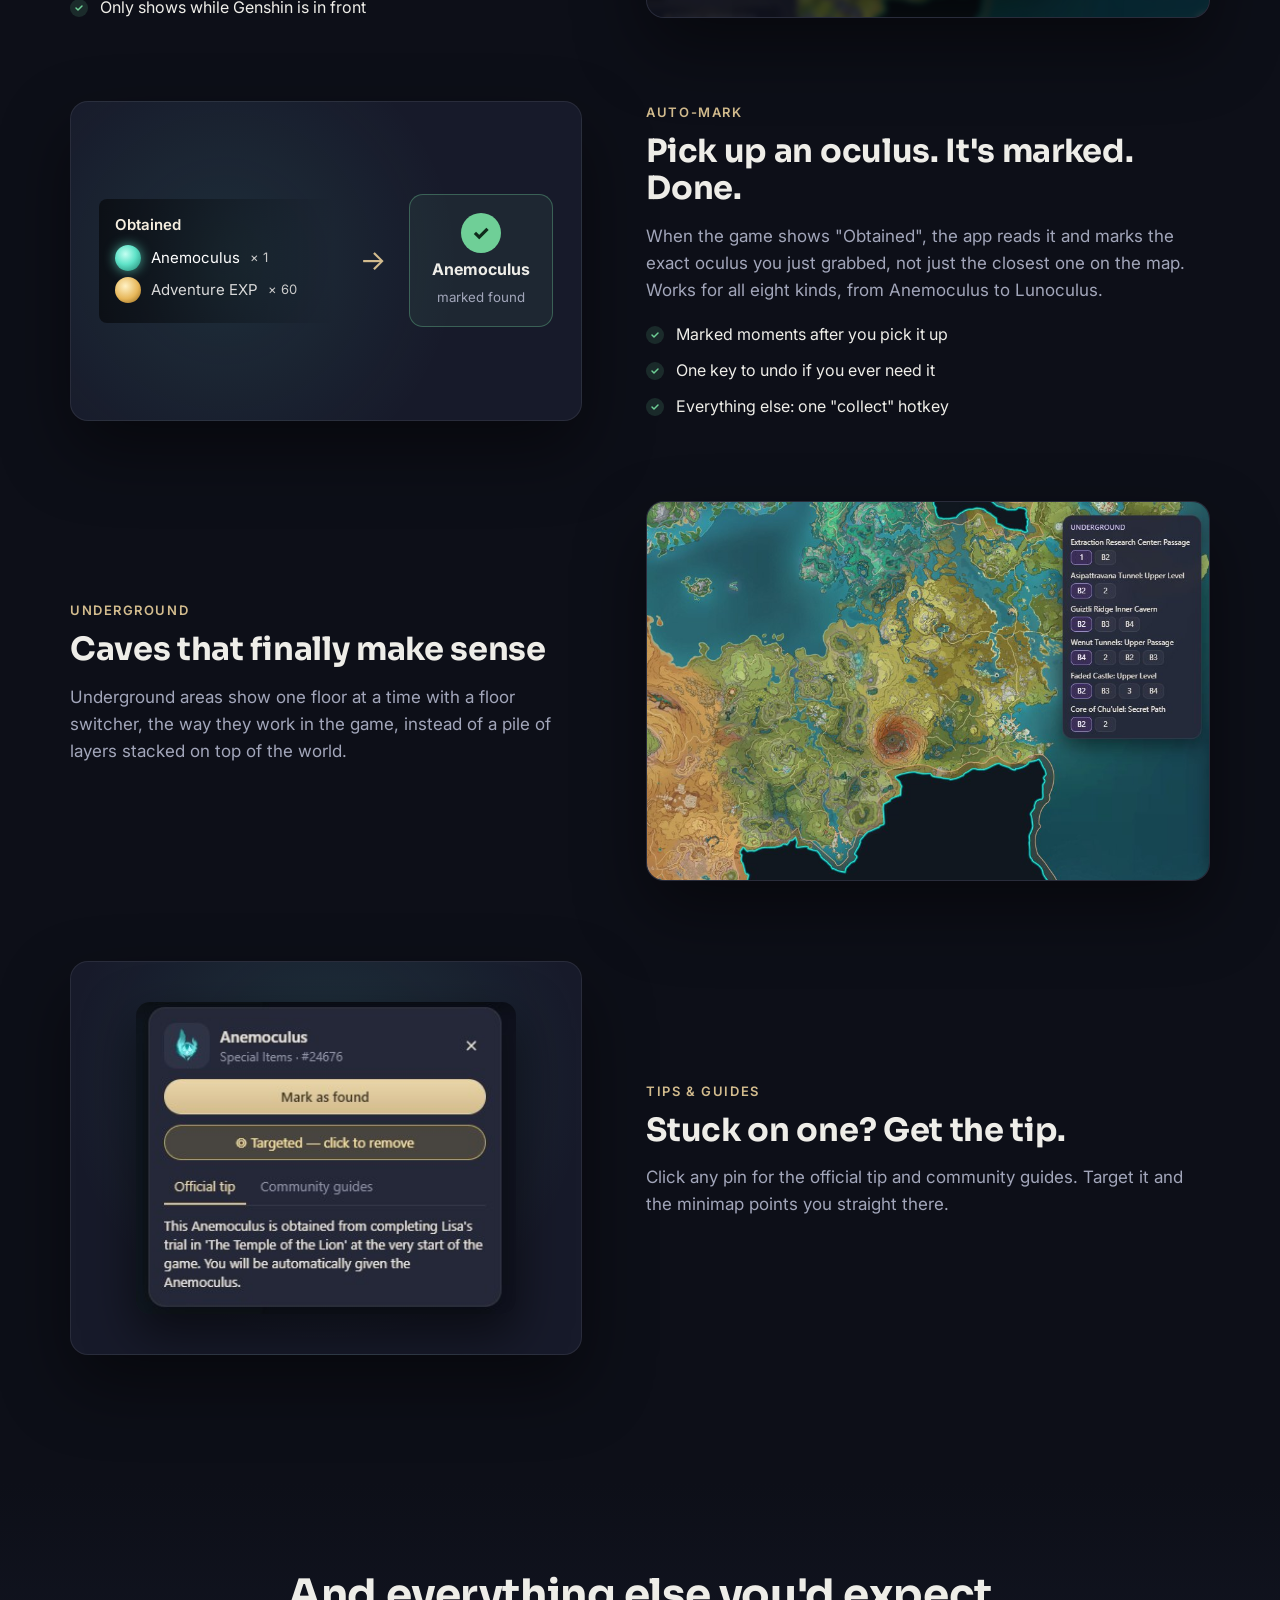
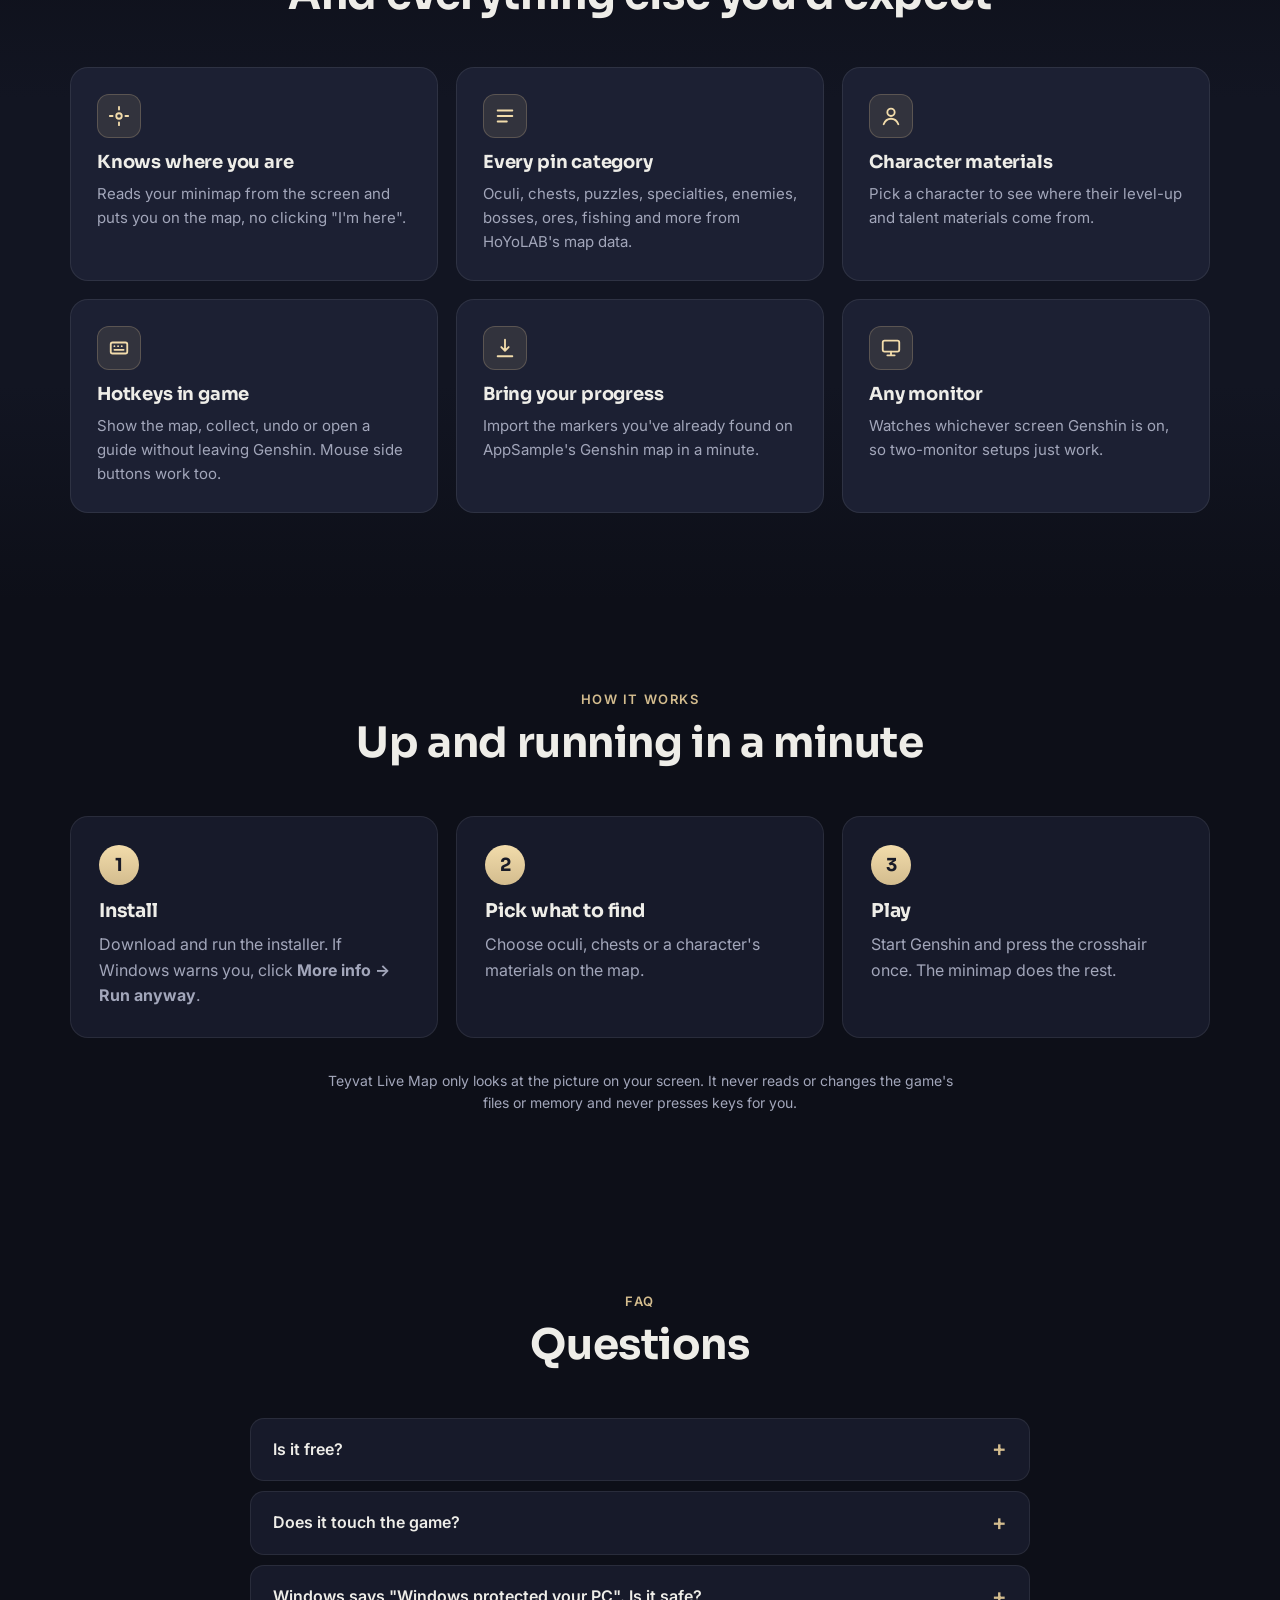
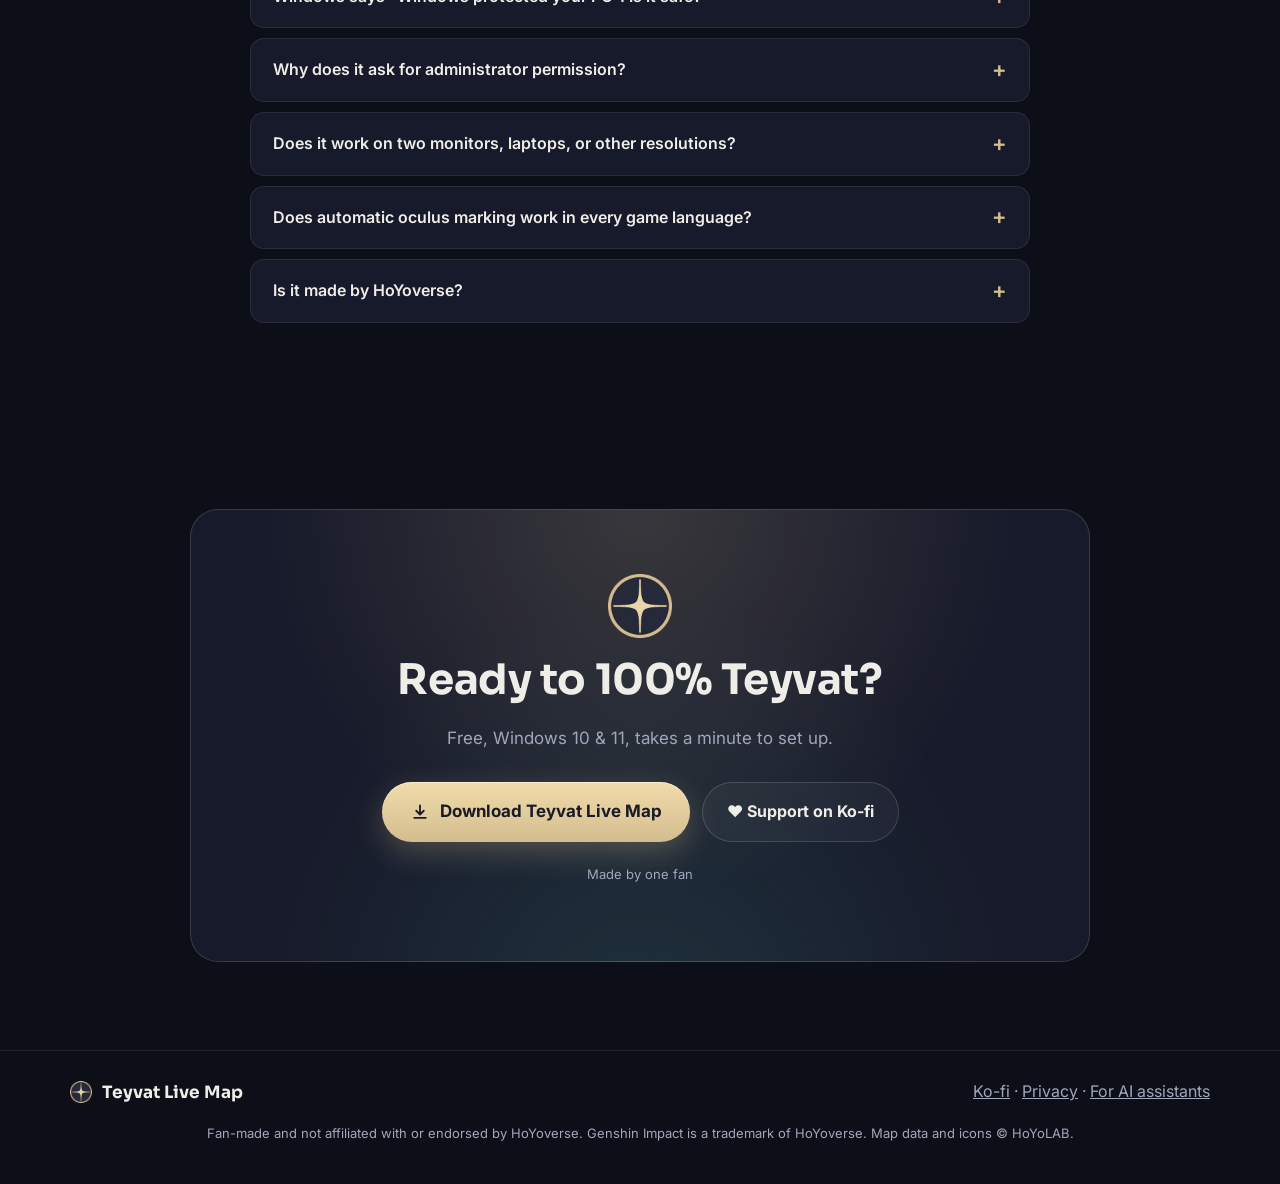
==== commit c3fc0774: "Website 2026-11-19T19:07" ====
--- a/index.html
+++ b/index.html
@@ -31,7 +31,7 @@
   "applicationCategory": "GameApplication",
   "applicationSubCategory": "Game companion / interactive map",
   "operatingSystem": "Windows 10, Windows 11",
-  "softwareVersion": "0.4.7",
+  "softwareVersion": "0.4.8",
   "url": "https://gaminggouda.github.io/teyvat-live-map/",
   "downloadUrl": "https://github.com/GamingGouda/teyvat-live-map/releases/latest/download/Teyvat-Live-Map-Setup.exe",
   "image": "https://gaminggouda.github.io/teyvat-live-map/img/og.jpg",
@@ -83,7 +83,7 @@
     <div class="glow g1" aria-hidden="true"></div>
     <div class="wrap hero-grid">
       <div class="hero-text">
-        <p class="pill"><span class="dot"></span> Free for Windows · v0.4.7</p>
+        <p class="pill"><span class="dot"></span> Free for Windows · v0.4.8</p>
         <h1>The Genshin map that <em>follows you</em> while you play</h1>
         <p class="lead">Teyvat Live Map finds you from your minimap and shows every oculus, chest and material around you right over the game. Pick up an oculus and it's marked found by itself.</p>
         <div class="cta">
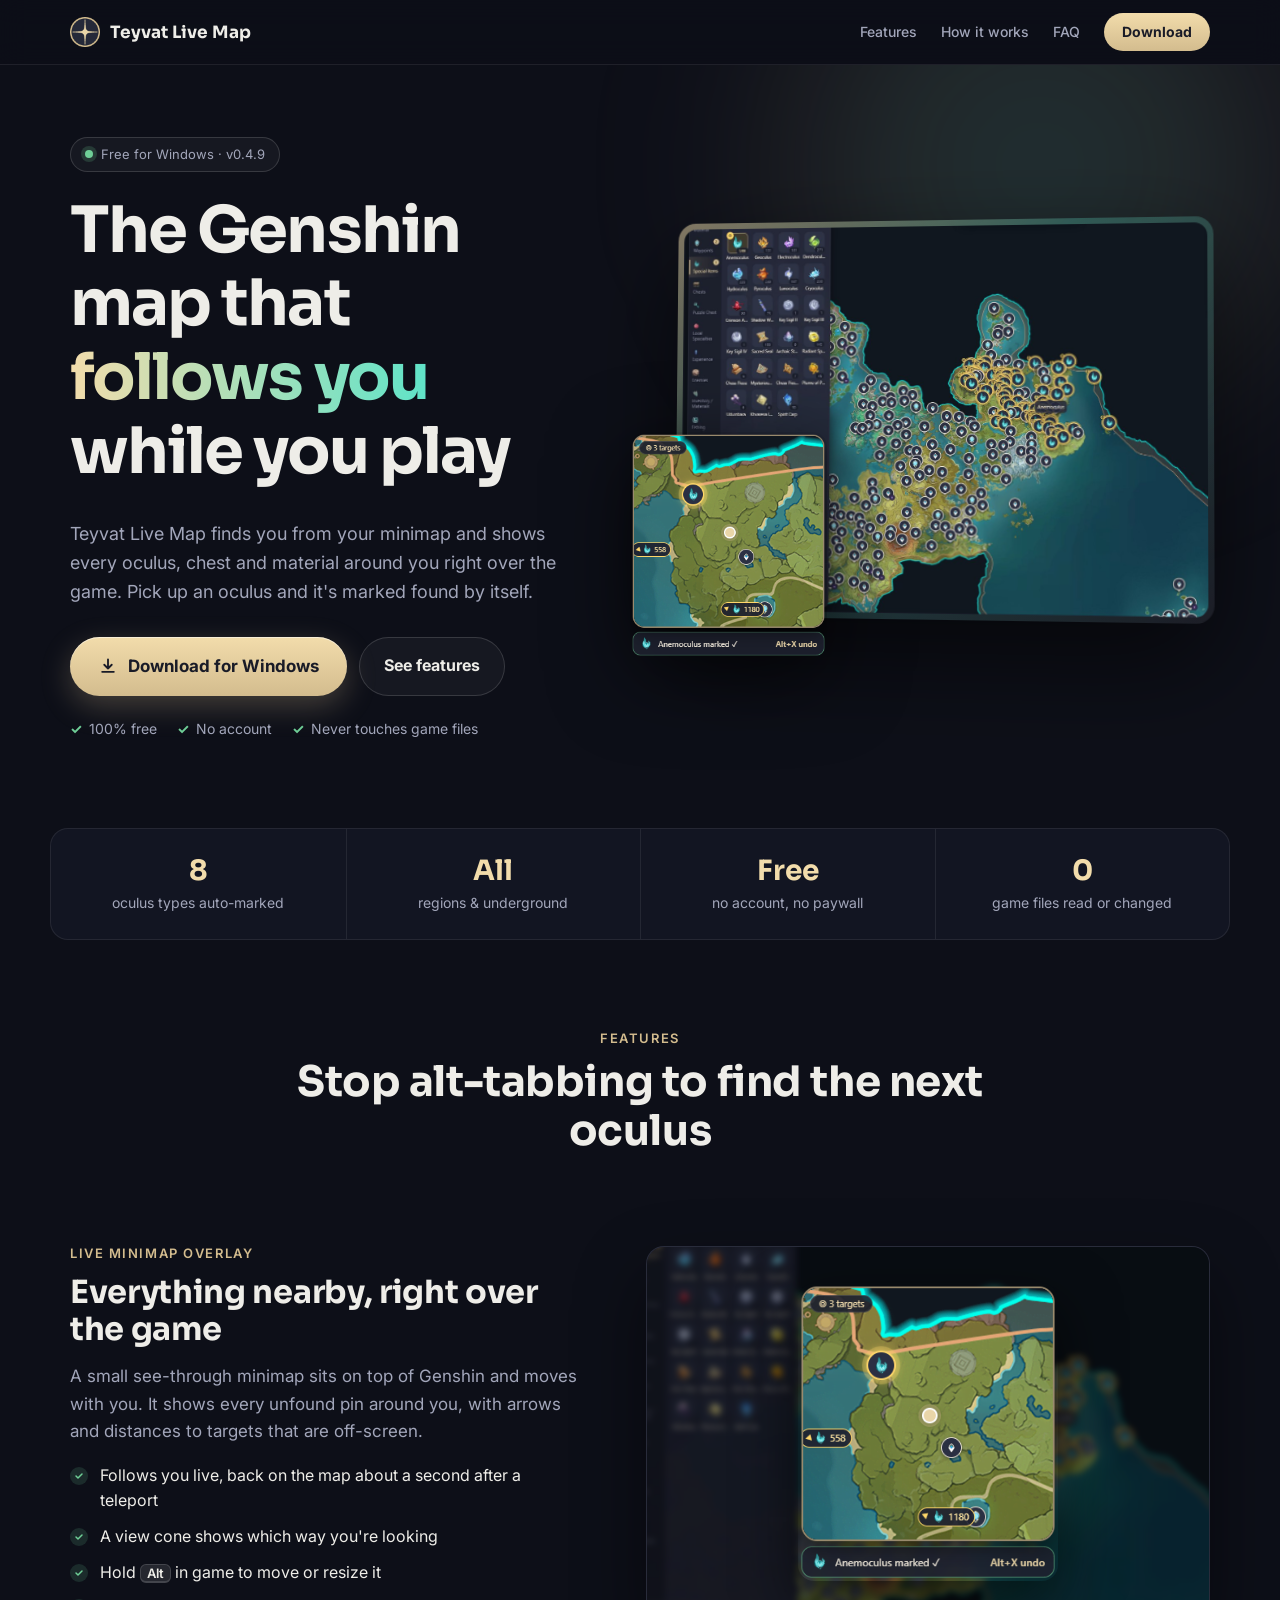
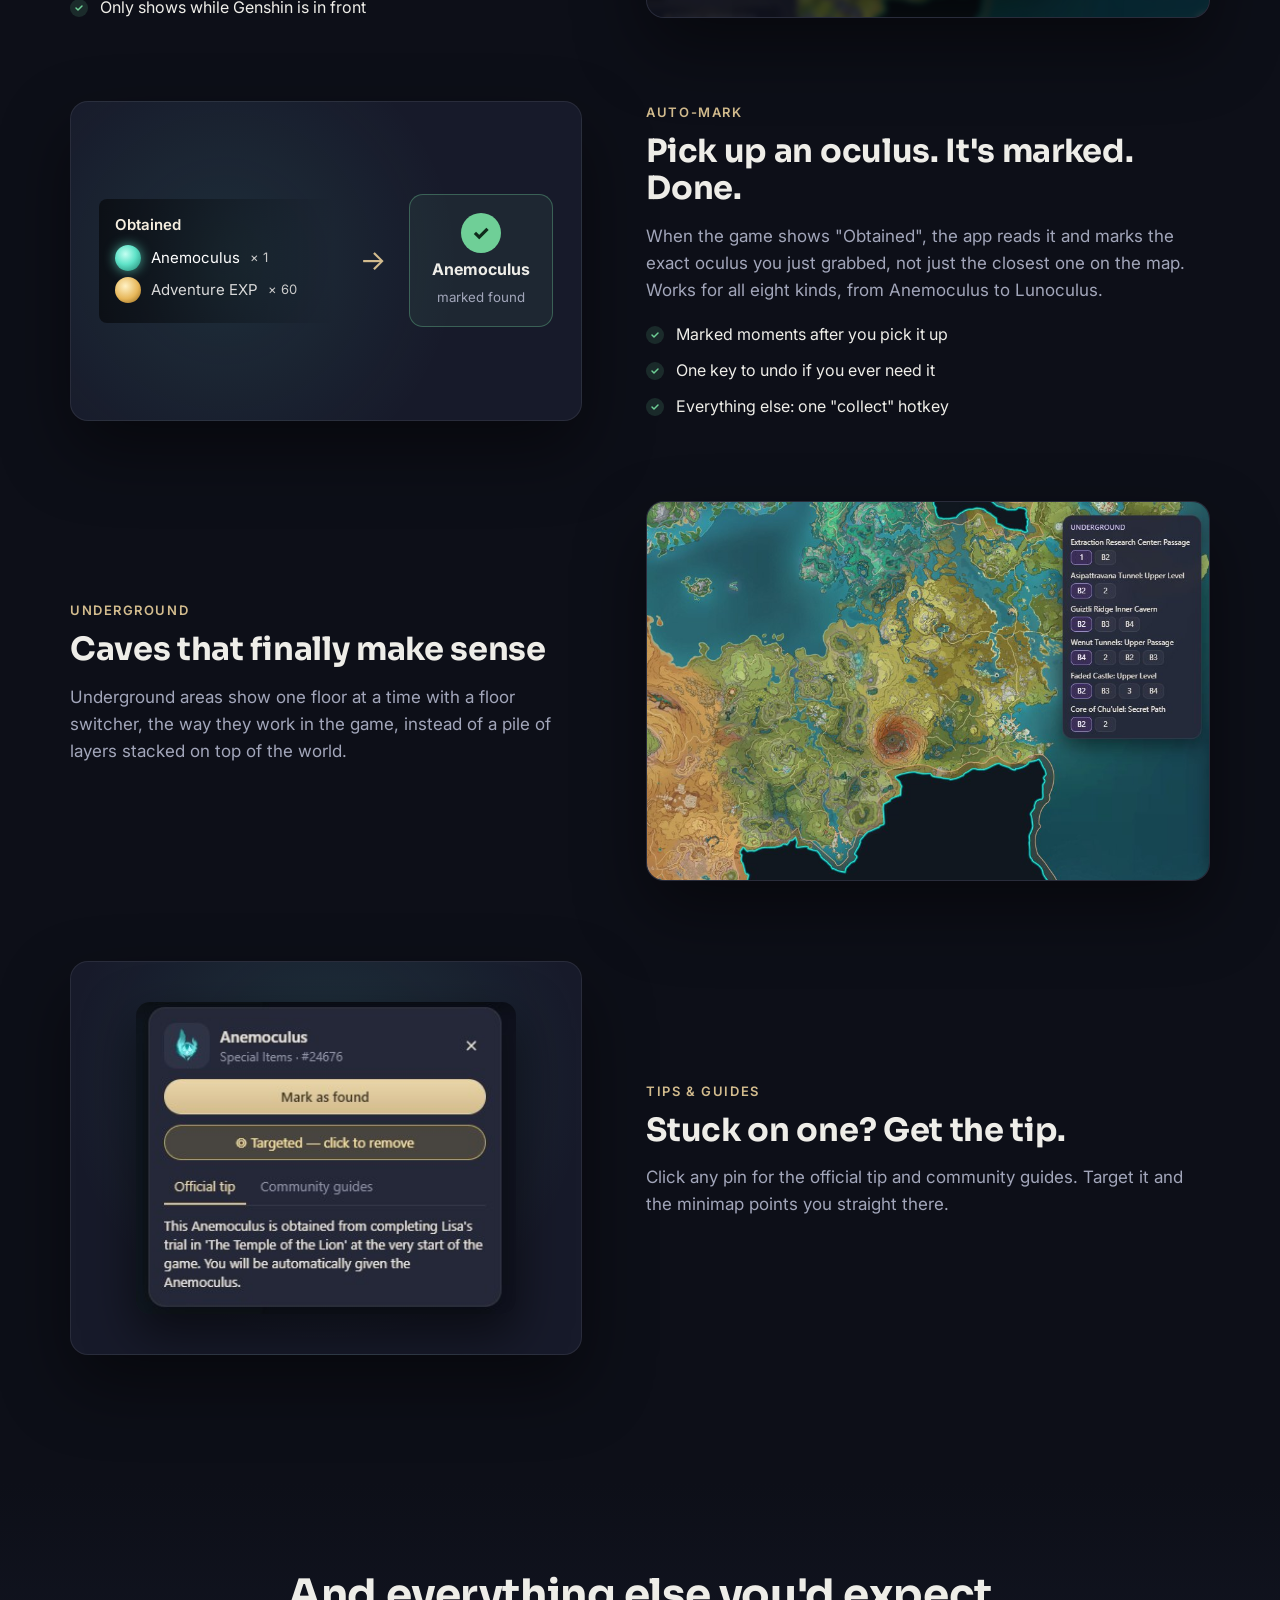
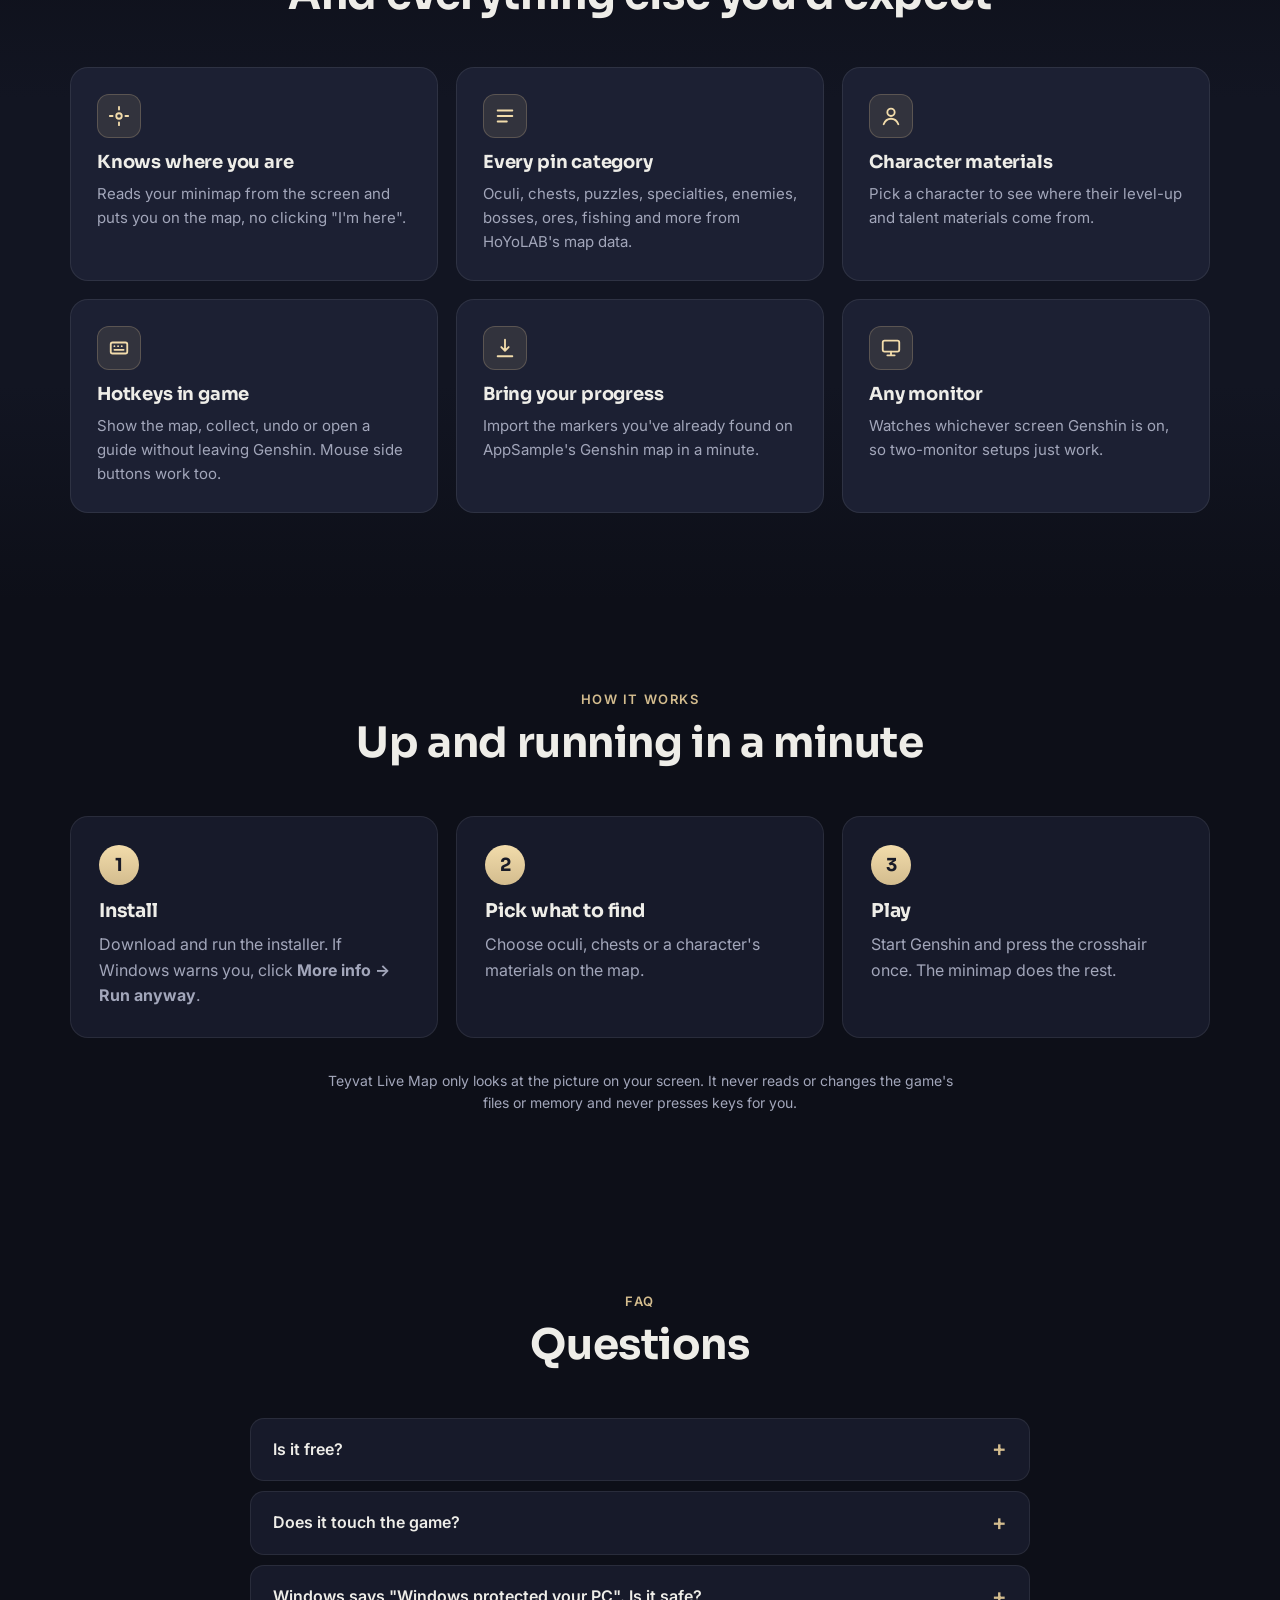
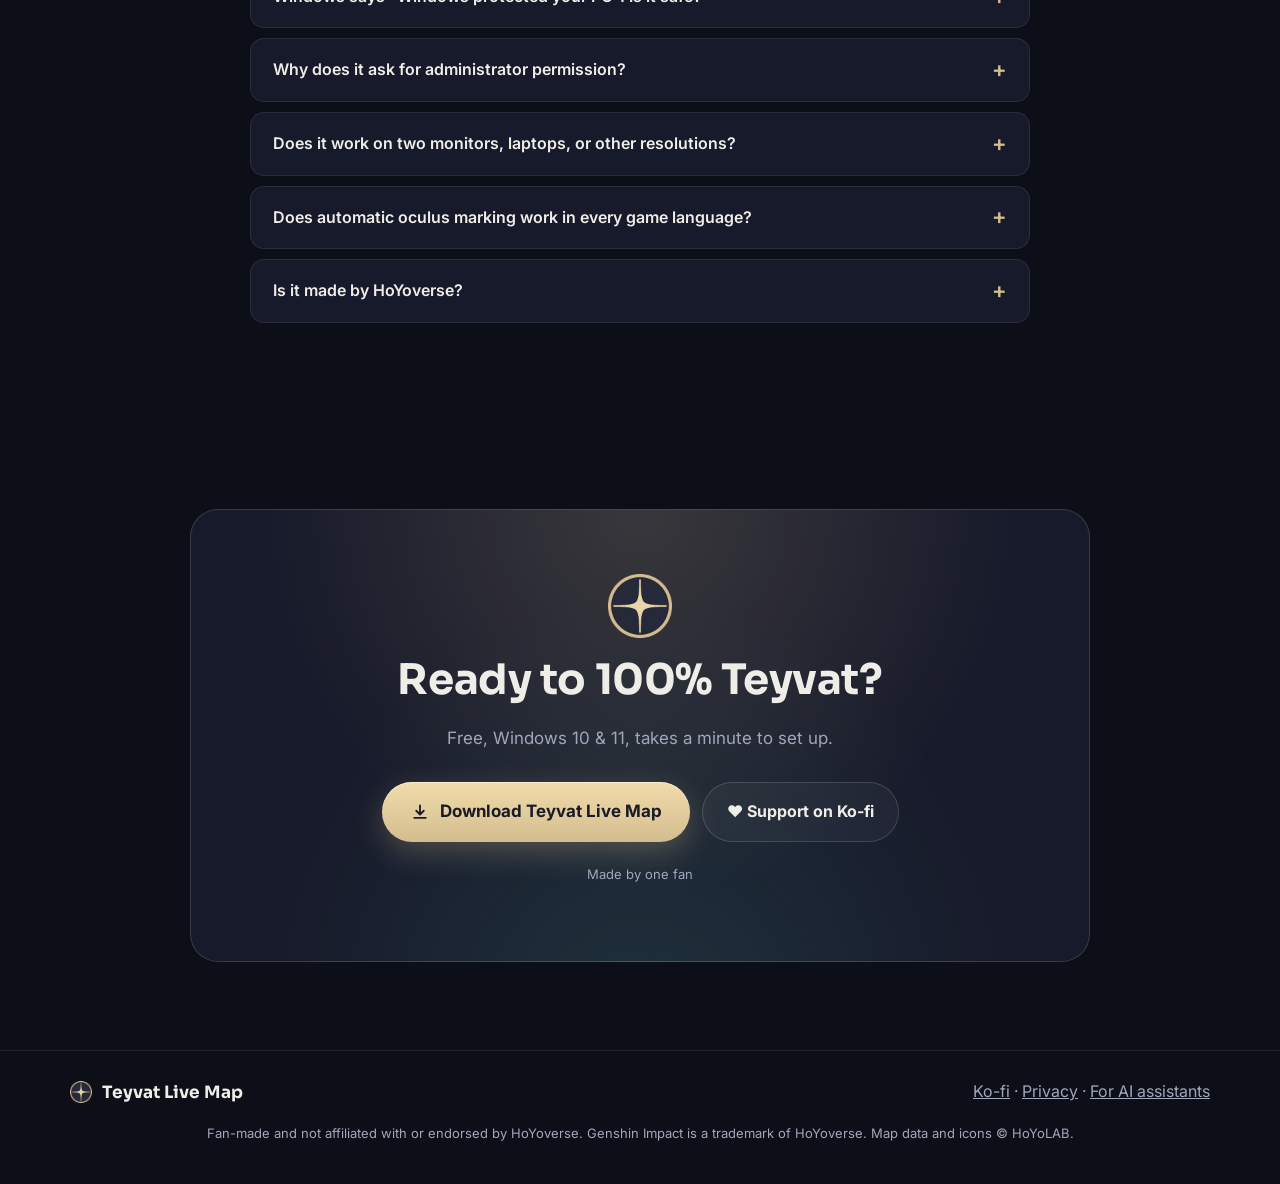
==== commit 40a3a750: "Website 2026-11-19T23:33" ====
--- a/index.html
+++ b/index.html
@@ -31,7 +31,7 @@
   "applicationCategory": "GameApplication",
   "applicationSubCategory": "Game companion / interactive map",
   "operatingSystem": "Windows 10, Windows 11",
-  "softwareVersion": "0.4.8",
+  "softwareVersion": "0.4.9",
   "url": "https://gaminggouda.github.io/teyvat-live-map/",
   "downloadUrl": "https://github.com/GamingGouda/teyvat-live-map/releases/latest/download/Teyvat-Live-Map-Setup.exe",
   "image": "https://gaminggouda.github.io/teyvat-live-map/img/og.jpg",
@@ -83,7 +83,7 @@
     <div class="glow g1" aria-hidden="true"></div>
     <div class="wrap hero-grid">
       <div class="hero-text">
-        <p class="pill"><span class="dot"></span> Free for Windows · v0.4.8</p>
+        <p class="pill"><span class="dot"></span> Free for Windows · v0.4.9</p>
         <h1>The Genshin map that <em>follows you</em> while you play</h1>
         <p class="lead">Teyvat Live Map finds you from your minimap and shows every oculus, chest and material around you right over the game. Pick up an oculus and it's marked found by itself.</p>
         <div class="cta">
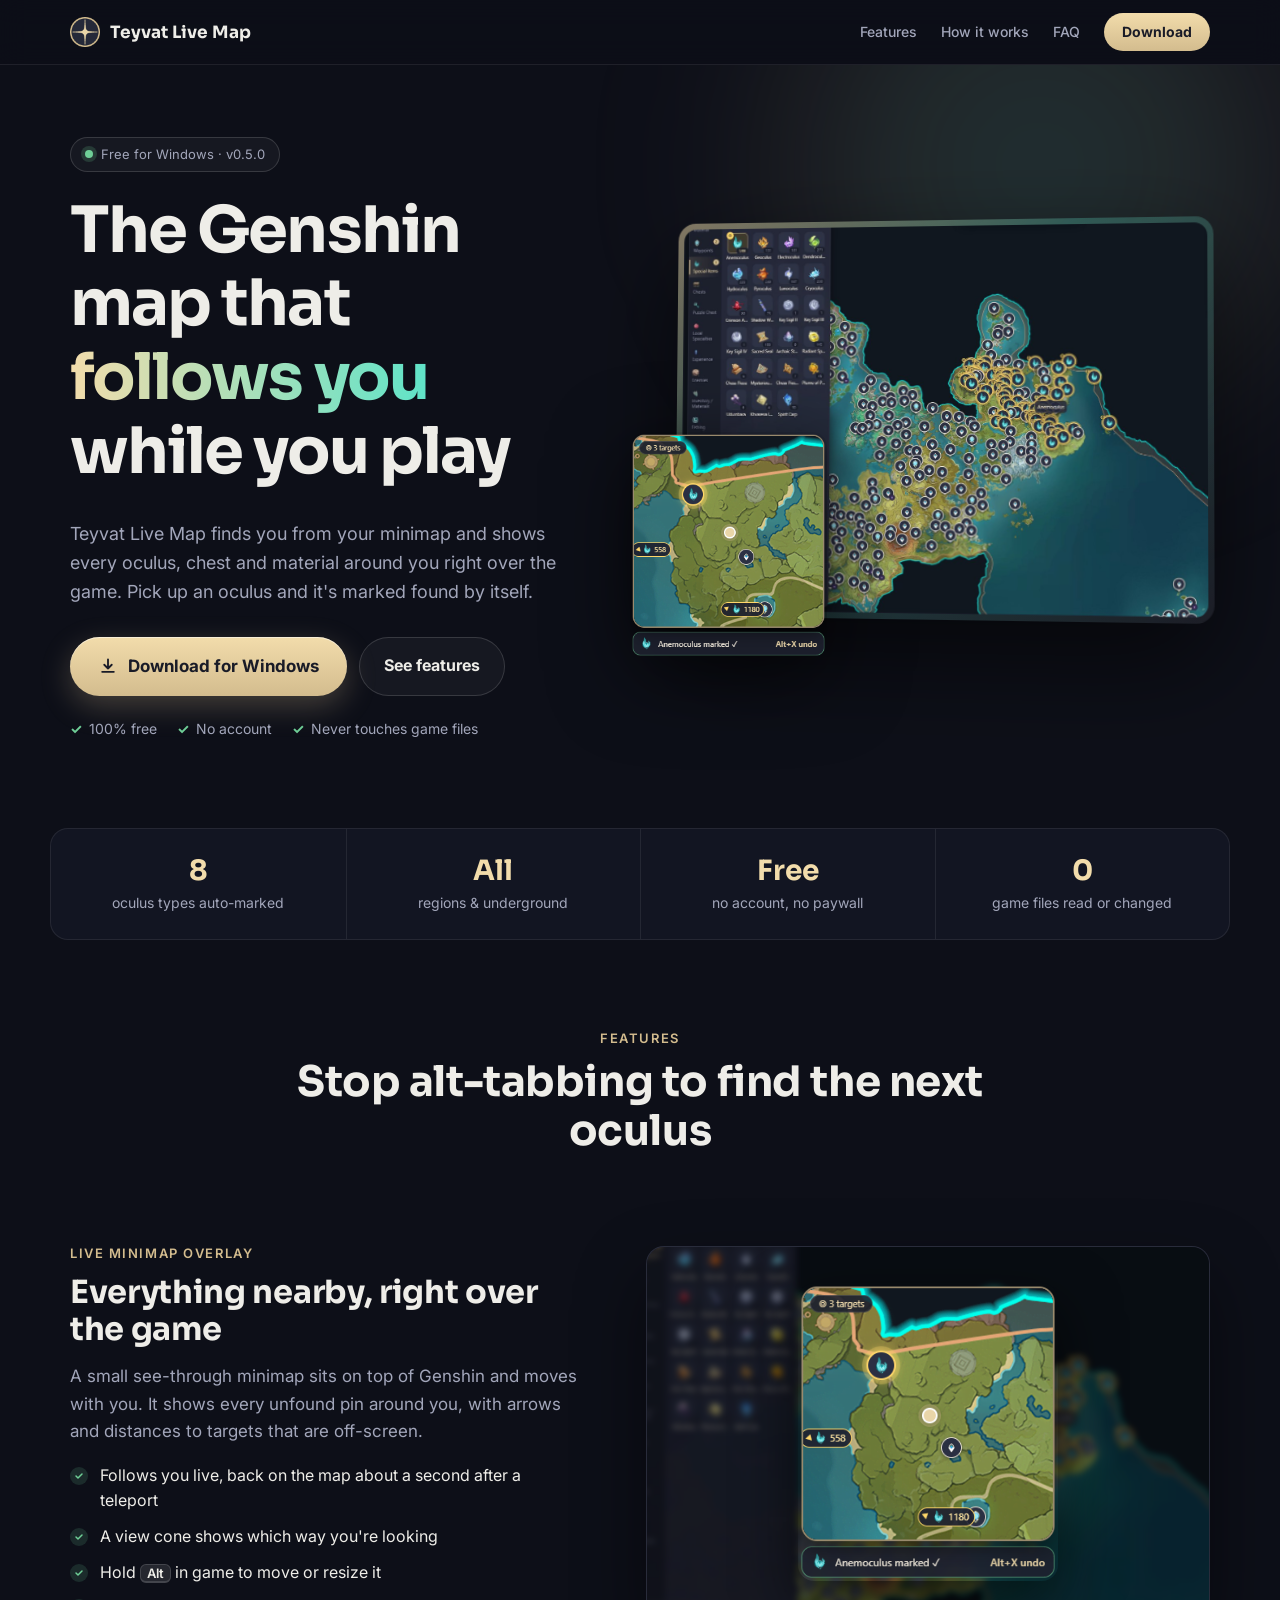
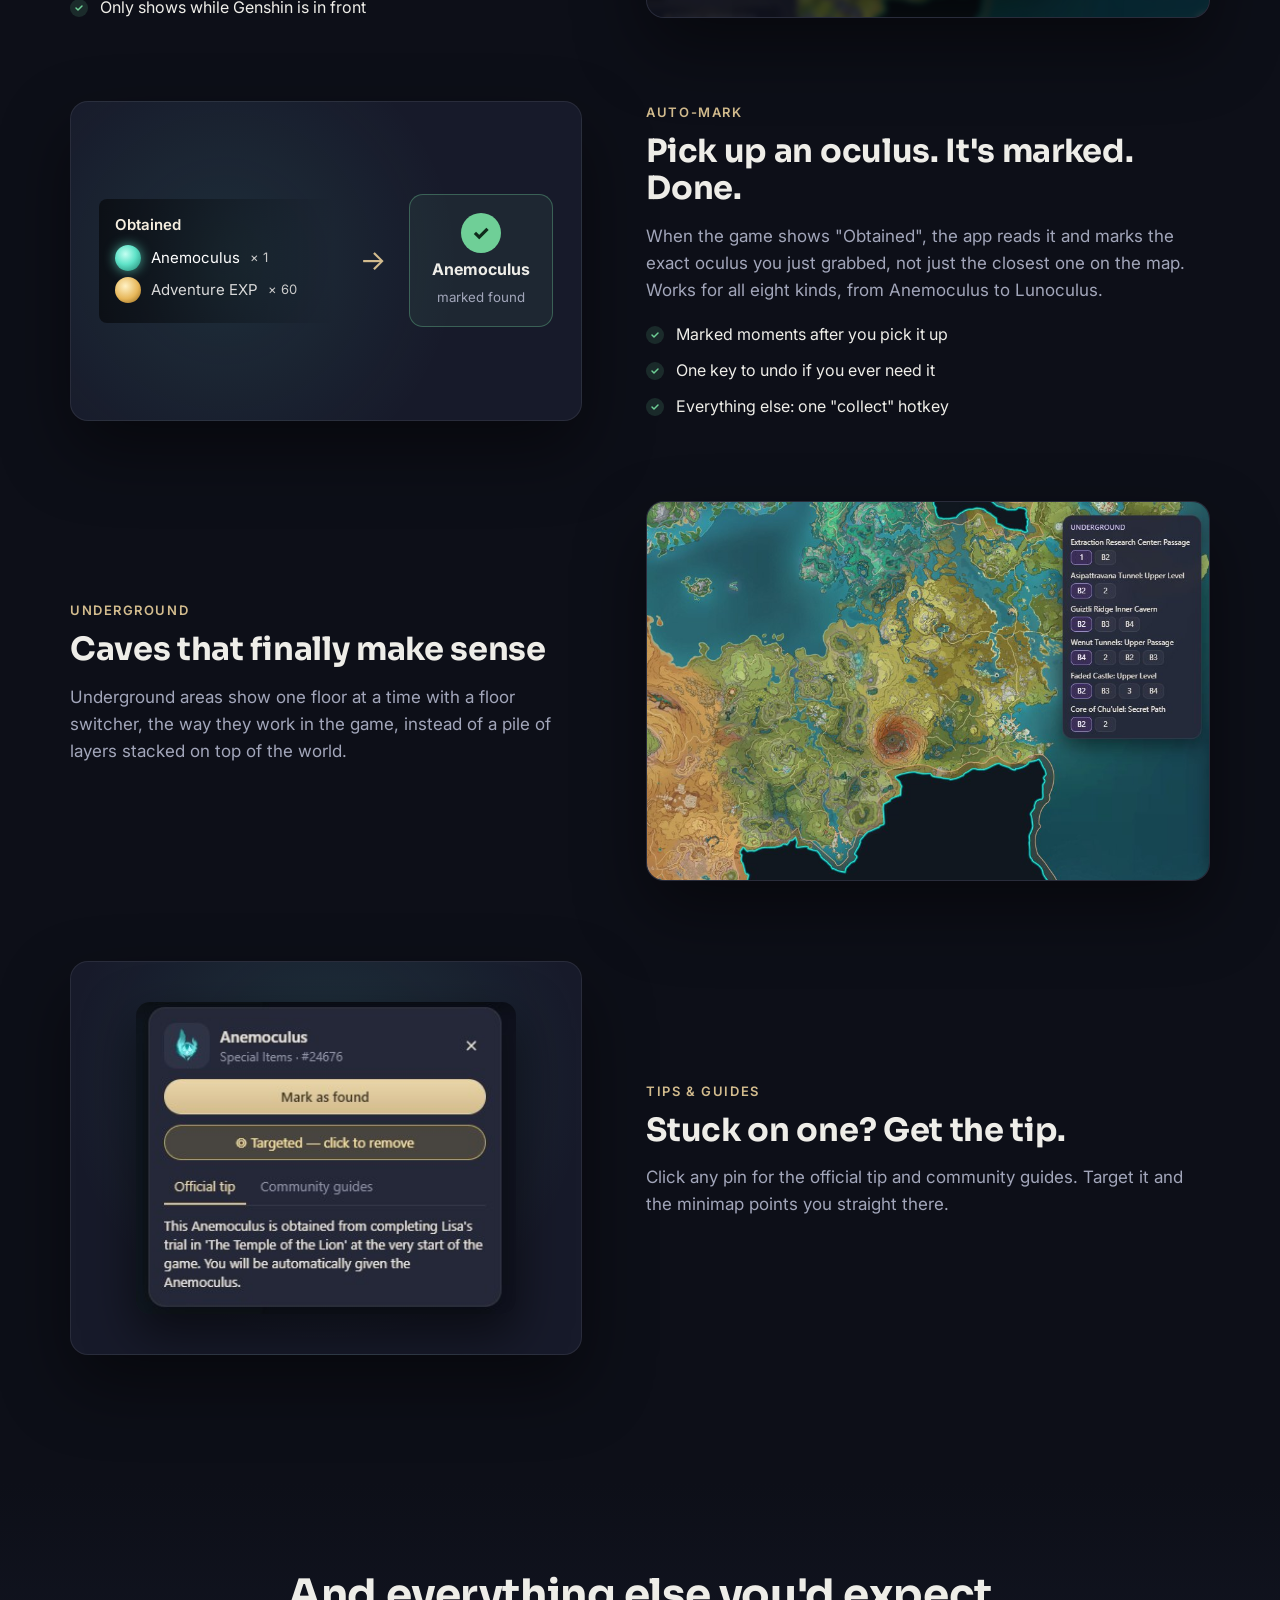
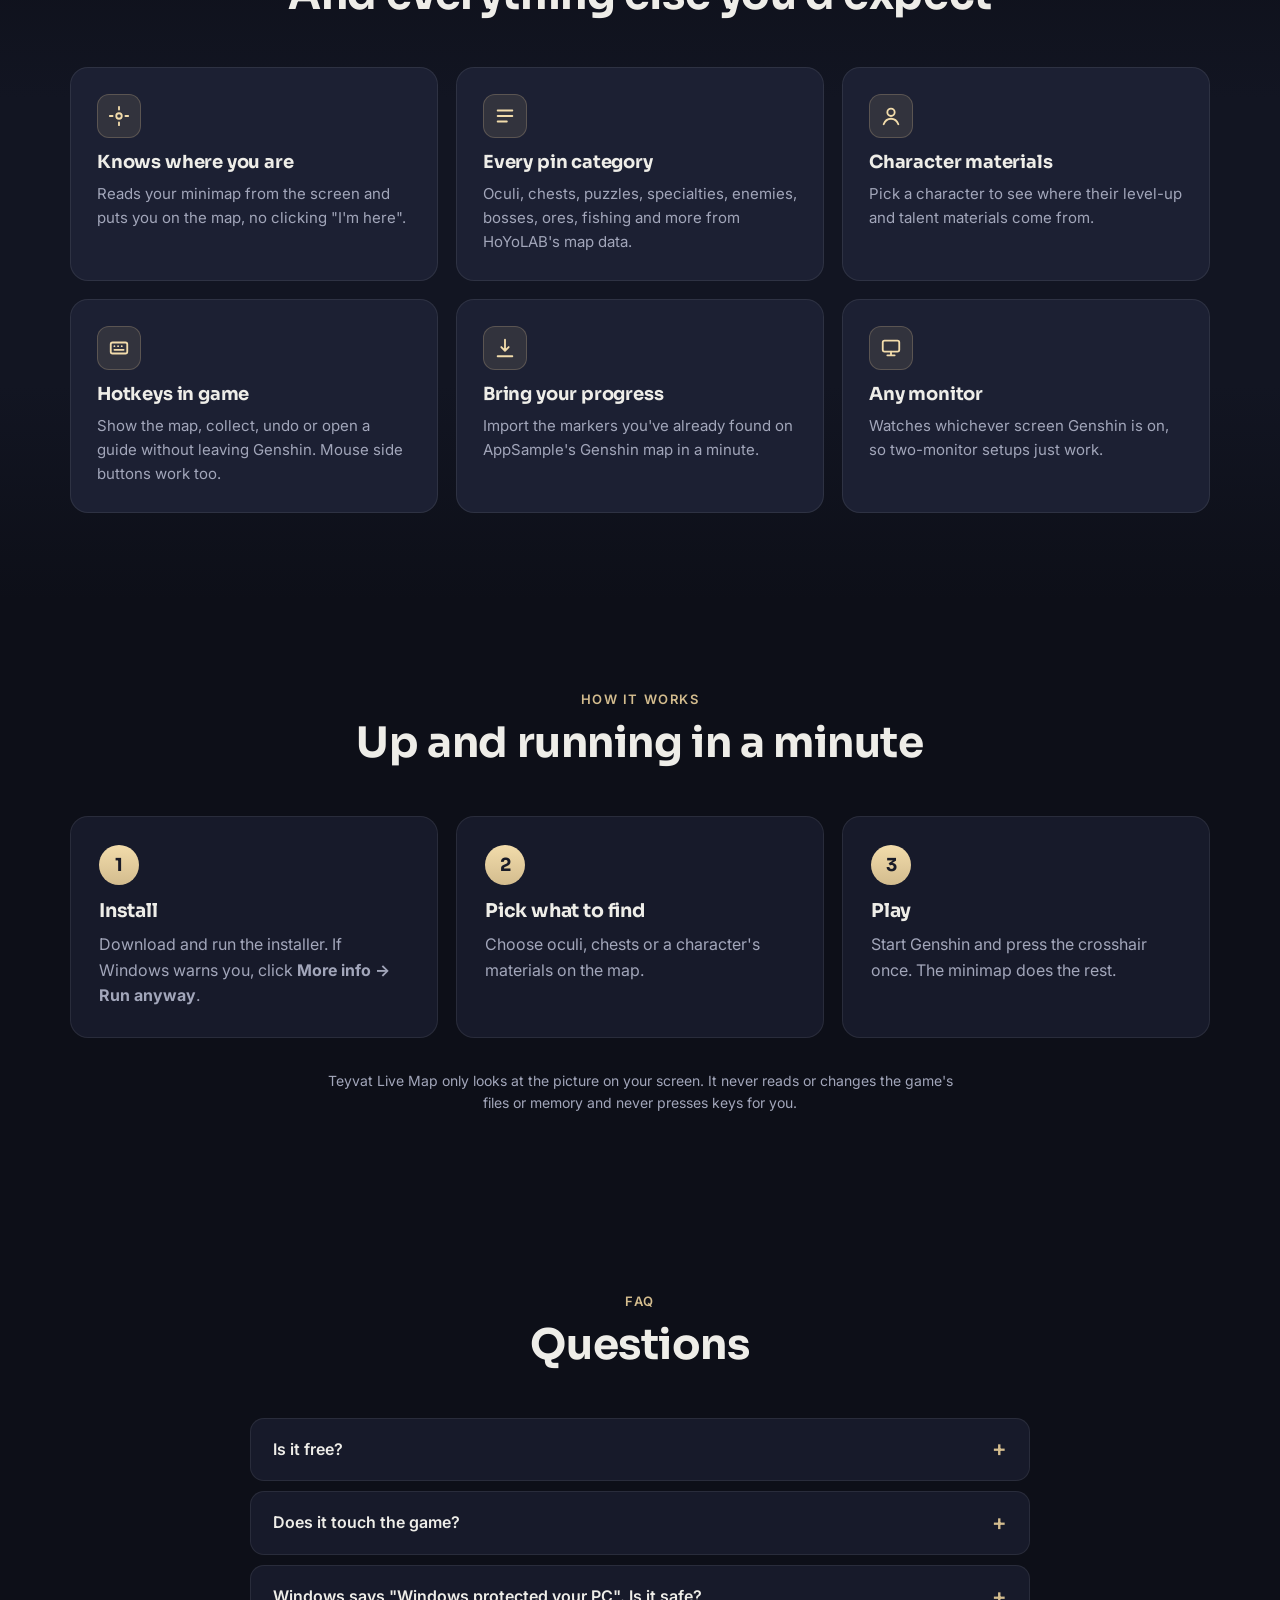
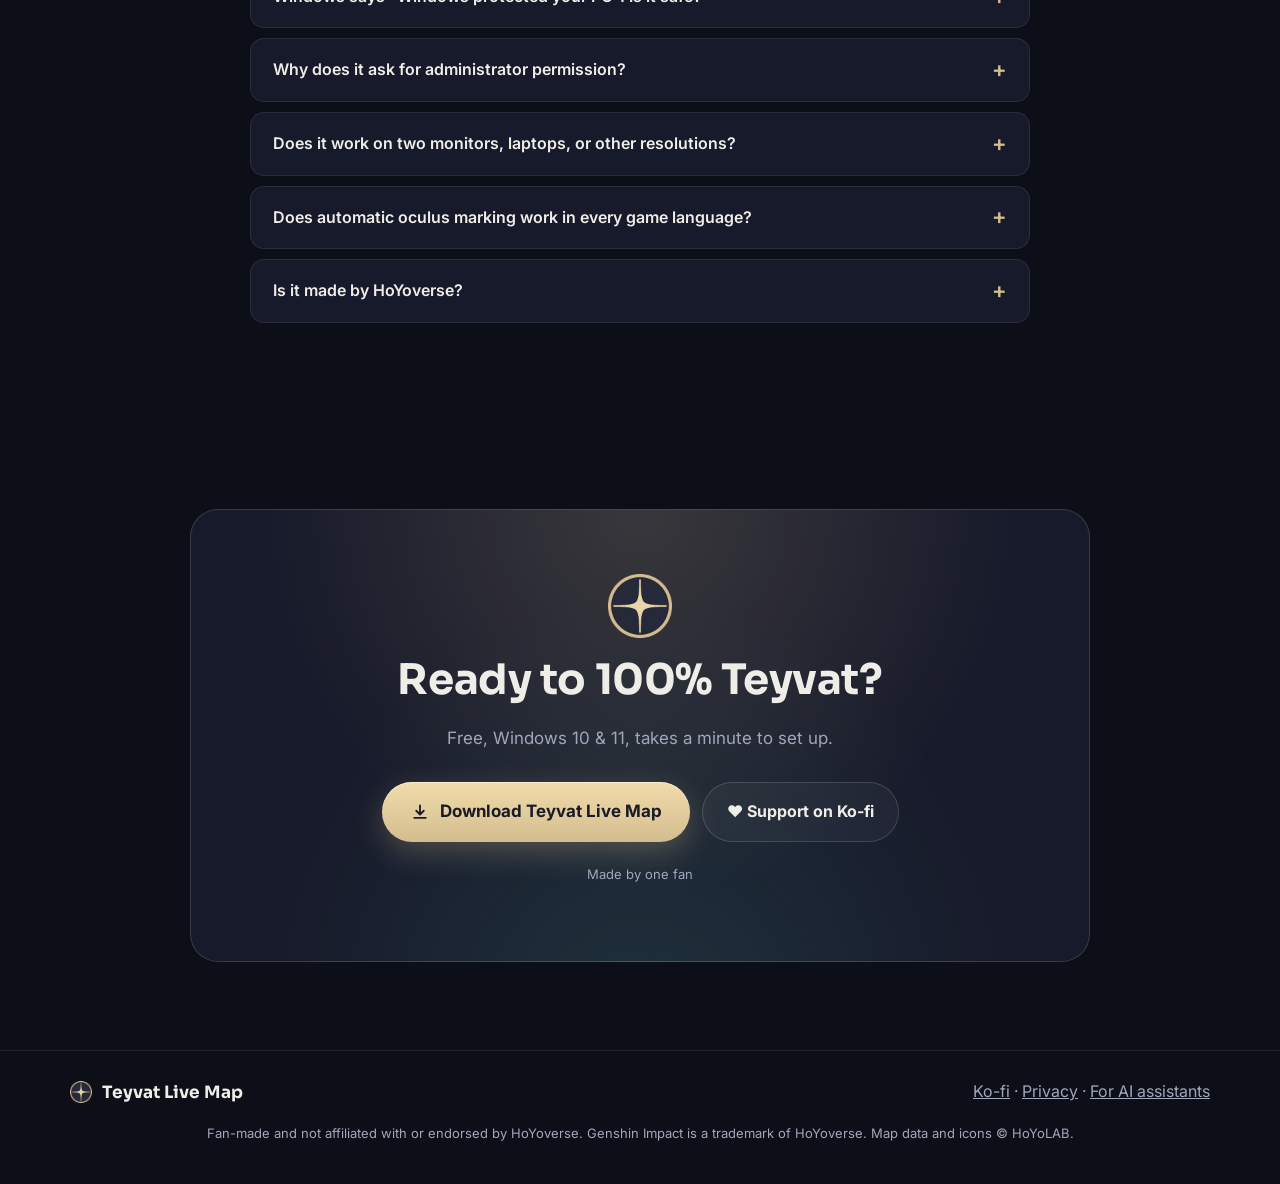
==== commit 0bac01c5: "Website 2026-11-20T21:05" ====
--- a/index.html
+++ b/index.html
@@ -31,7 +31,7 @@
   "applicationCategory": "GameApplication",
   "applicationSubCategory": "Game companion / interactive map",
   "operatingSystem": "Windows 10, Windows 11",
-  "softwareVersion": "0.4.9",
+  "softwareVersion": "0.5.0",
   "url": "https://gaminggouda.github.io/teyvat-live-map/",
   "downloadUrl": "https://github.com/GamingGouda/teyvat-live-map/releases/latest/download/Teyvat-Live-Map-Setup.exe",
   "image": "https://gaminggouda.github.io/teyvat-live-map/img/og.jpg",
@@ -83,7 +83,7 @@
     <div class="glow g1" aria-hidden="true"></div>
     <div class="wrap hero-grid">
       <div class="hero-text">
-        <p class="pill"><span class="dot"></span> Free for Windows · v0.4.9</p>
+        <p class="pill"><span class="dot"></span> Free for Windows · v0.5.0</p>
         <h1>The Genshin map that <em>follows you</em> while you play</h1>
         <p class="lead">Teyvat Live Map finds you from your minimap and shows every oculus, chest and material around you right over the game. Pick up an oculus and it's marked found by itself.</p>
         <div class="cta">
